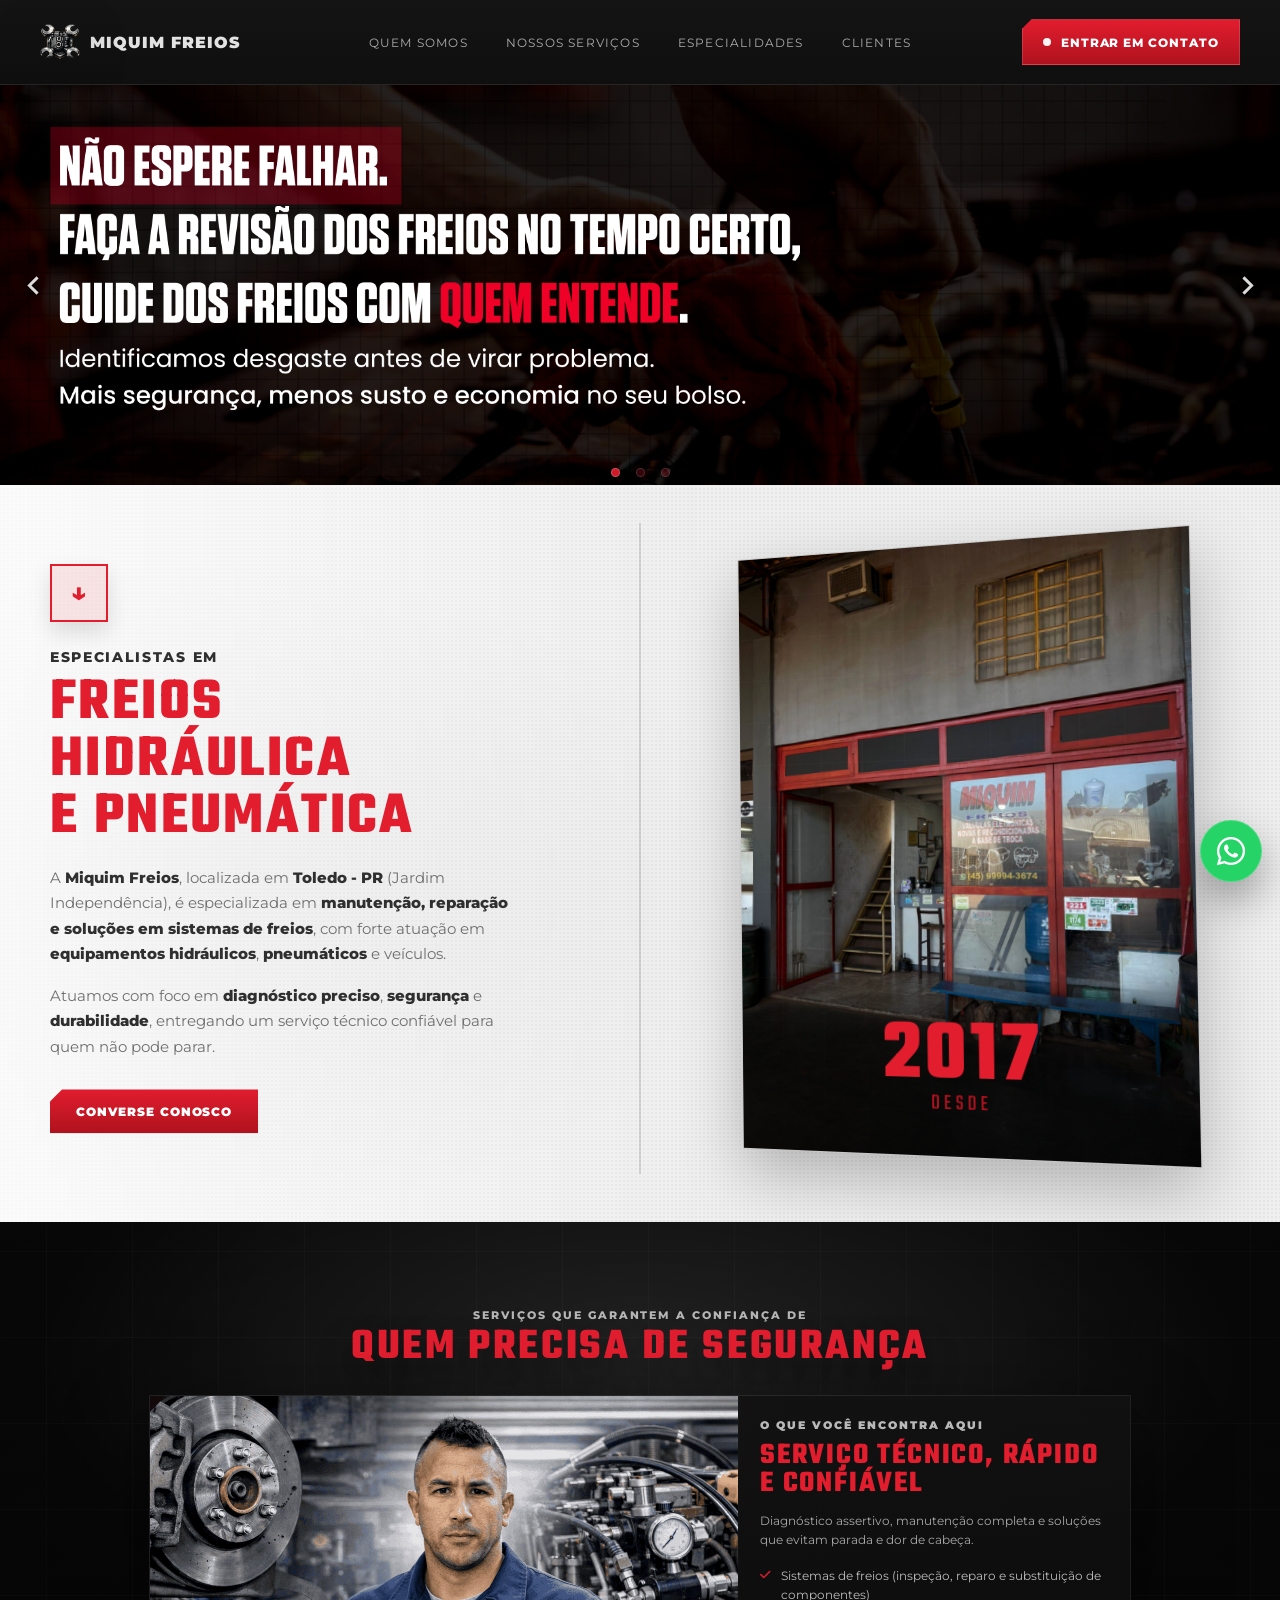
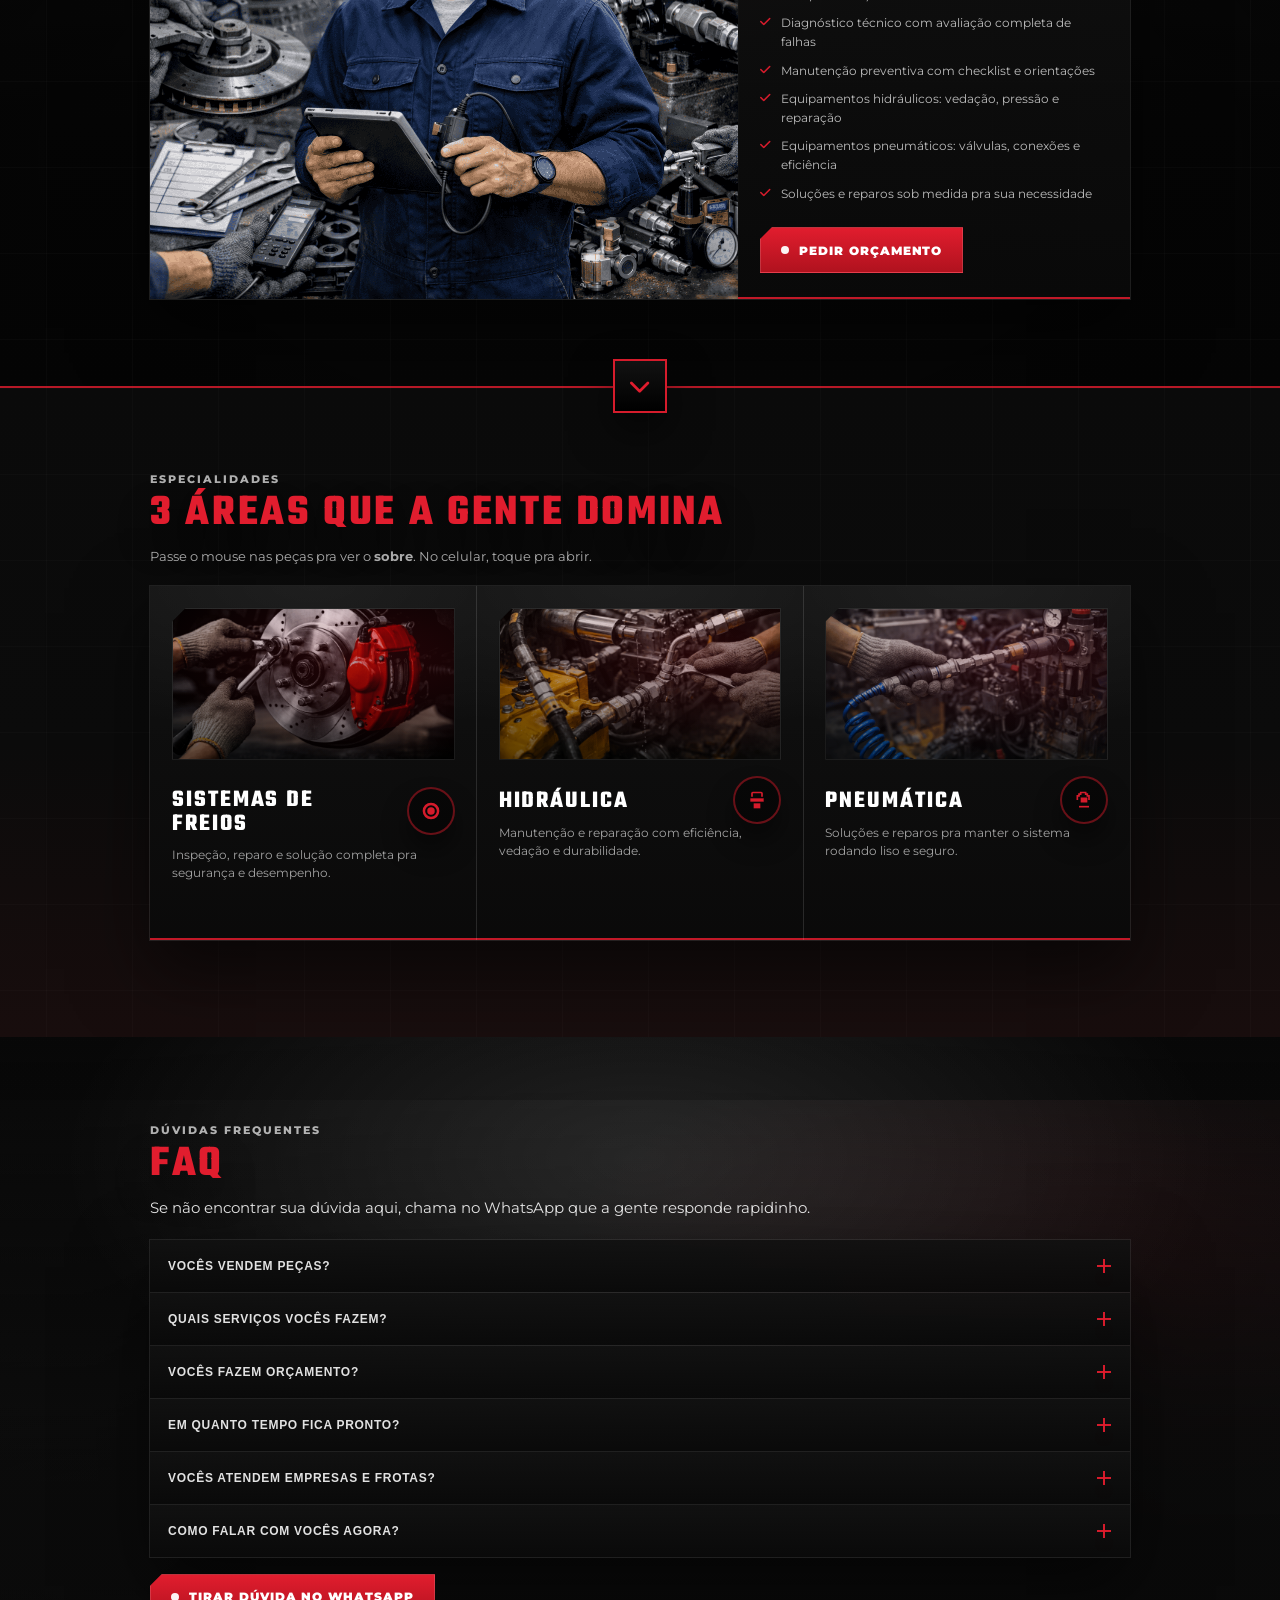
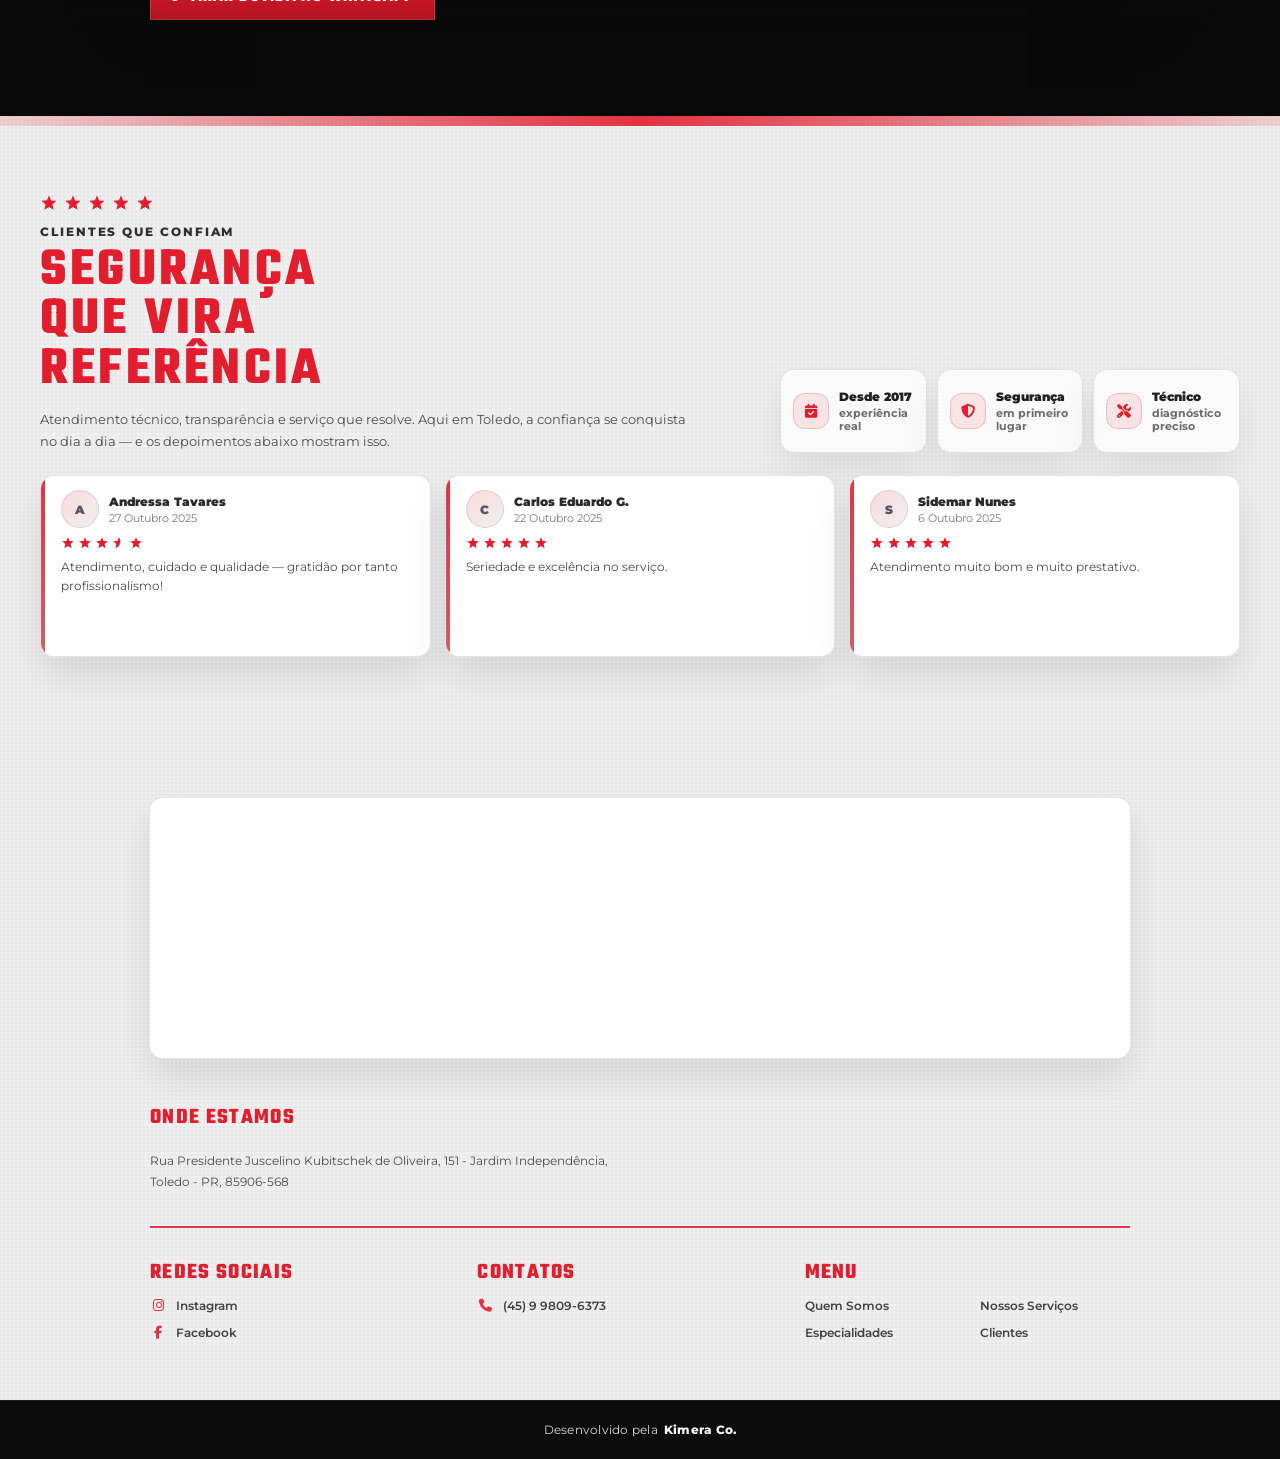
==== index.html @ 57d2acbd "feat: front end pronto" ====
<!DOCTYPE html>
<html lang="pt-BR">

<head>
  <meta charset="UTF-8" />
  <meta name="viewport" content="width=device-width, initial-scale=1" />
  <title>Miquim Freios</title>

  <link rel="preconnect" href="https://fonts.googleapis.com">
  <link rel="preconnect" href="https://fonts.gstatic.com" crossorigin>
  <link
    href="https://fonts.googleapis.com/css2?family=Montserrat:wght@400;500;600;700;800;900&family=Teko:wght@400;500;600;700&display=swap"
    rel="stylesheet">

  <!-- Swiper -->
  <link rel="stylesheet" href="https://cdn.jsdelivr.net/npm/swiper@11/swiper-bundle.min.css" />
  <link rel="stylesheet" href="https://cdnjs.cloudflare.com/ajax/libs/font-awesome/6.5.0/css/all.min.css">
  <link rel="shortcut icon" href="assets/img/logo.ico" type="image/x-icon">
  <link rel="stylesheet" href="assets/css/styles.css">
</head>

<body>
  <!-- HEADER -->
  <header class="site-header">
    <div class="container">
      <div class="nav-row">
        <a class="brand" href="#top" aria-label="Home">
          <img src="assets/img/logo.png" alt="Logo Miquim Freios">
          <span class="fallback" id="brandFallback">
            <span>MIQUIM FREIOS</span>
          </span>
        </a>

        <nav class="nav" aria-label="Menu">
          <a href="#quem-somos">Quem somos</a>
          <a href="#servicos">Nossos serviços</a>
          <a href="#especialidades">Especialidades</a>
          <a href="#clientes">Clientes</a>
        </nav>

        <div class="cta">
          <a class="btn-contact" target="_blank" href="https://wa.me/5545998096373?text=Ol%C3%A1%20Miquim%20Freios!%20Quero%20um%20or%C3%A7amento.">
            <span class="dot" aria-hidden="true"></span>
            Entrar em contato
          </a>
        </div>

        <button class="hamb" aria-label="Abrir menu" id="hamb">
          <span aria-hidden="true"></span>
        </button>
      </div>
    </div>
  </header>

  <!-- Mobile drawer -->
  <aside class="mobile-drawer" id="drawer" aria-label="Menu mobile">
    <a href="#quem-somos" class="m-link">Quem somos</a>
    <a href="#servicos" class="m-link">Nossos serviços</a>
    <a href="#especialidades" class="m-link">Especialidades</a>
    <a href="#clientes" class="m-link">Clientes</a>
    <a href="#contato" class="m-link" style="border-color:rgba(var(--redRGB),.35)">Entrar em contato</a>
  </aside>

  <!-- HERO -->
  <div id="top"></div>
  <section class="hero">
    <div class="hero-frame">
      <div class="hero-mark" aria-hidden="true"></div>

      <div class="swiper" id="heroSwiper">
        <div class="swiper-wrapper">

          <div class="swiper-slide">
            <picture class="slide-picture">
              <source media="(max-width: 520px)" srcset="assets/img/MiquimSite1-mobile.png">
              <source media="(max-width: 980px)" srcset="assets/img/MiquimSite1-tablet.png">
              <img class="slide-media" src="assets/img/MiquimSite1-pc.png" alt="Miquim Freios - Slide 1">
            </picture>
          </div>

          <div class="swiper-slide">
            <picture class="slide-picture">
              <source media="(max-width: 520px)" srcset="assets/img/MiquimSite2-mobile.png">
              <source media="(max-width: 980px)" srcset="assets/img/MiquimSite2-tablet.png">
              <img class="slide-media" src="assets/img/MiquimSite2-pc.png" alt="Miquim Freios - Slide 2">
            </picture>
          </div>

          <div class="swiper-slide">
            <picture class="slide-picture">
              <source media="(max-width: 520px)" srcset="assets/img/MiquimSite3-mobile.png">
              <source media="(max-width: 980px)" srcset="assets/img/MiquimSite3-tablet.png">
              <img class="slide-media" src="assets/img/MiquimSite3-pc.png" alt="Miquim Freios - Slide 3">
            </picture>
          </div>

        </div>

        <div class="swiper-pagination hero-pagination"></div>
      </div>

      <div class="hero-nav hero-prev" id="heroPrev" aria-label="Anterior"><i class="chev" aria-hidden="true"></i></div>
      <div class="hero-nav hero-next" id="heroNext" aria-label="Próximo"><i class="chev" aria-hidden="true"></i></div>
    </div>
  </section>

  <!-- QUEM SOMOS -->
  <section class="about" id="quem-somos">
    <div class="container">
      <div class="about-grid">
        <div class="about-left">
          <div class="downbox" aria-hidden="true"><span>↓</span></div>
          <div class="about-kicker">Especialistas em</div>
          <h2 class="about-title">
            FREIOS<br />
            HIDRÁULICA<br />
            E PNEUMÁTICA
          </h2>
          <p class="about-copy">
            A <strong>Miquim Freios</strong>, localizada em <strong>Toledo - PR</strong> (Jardim Independência), é
            especializada em
            <strong>manutenção, reparação e soluções em sistemas de freios</strong>, com forte atuação em
            <strong>equipamentos hidráulicos</strong>, <strong>pneumáticos</strong> e veículos.
          </p>
          <p class="about-copy">
            Atuamos com foco em <strong>diagnóstico preciso</strong>, <strong>segurança</strong> e
            <strong>durabilidade</strong>,
            entregando um serviço técnico confiável para quem não pode parar.
          </p>
          <a class="about-btn" target="_blank" href="https://wa.me/5545998096373?text=Ol%C3%A1%20Miquim%20Freios!%20Quero%20um%20or%C3%A7amento.">Converse Conosco</a>
        </div>

        <div class="about-right">
          <div class="tilt-wrap">
            <img src="assets/img/miquim.jpeg" alt="Miquim Freios - Toledo PR">
            <div class="badge-anos">
              <div class="anos-inner">
                <div class="anos-num">2017</div>
                <div class="anos-lab">DESDE</div>
              </div>
            </div>
          </div>
        </div>

      </div>
    </div>
  </section>

  <!-- SERVIÇOS -->
  <section class="services" id="servicos">
    <div class="container">
      <div class="svc-head">
        <p class="svc-kicker">SERVIÇOS QUE GARANTEM A CONFIANÇA DE</p>
        <h2 class="svc-title">QUEM PRECISA DE SEGURANÇA</h2>
      </div>

      <div class="svc-video-wrap" aria-label="Imagem de apresentação dos serviços">
        <div class="svc-video-grid">

          <div class="svc-video svc-image" aria-label="Imagem de apresentação">
            <img class="svc-video-thumb"
              src="assets/img/miquimfoto.png"
              alt="Serviços — Miquim Freios"
              onerror="this.src='assets/img/download.png'">
          </div>

          <div class="svc-side">
            <p class="svc-side-kicker">O QUE VOCÊ ENCONTRA AQUI</p>
            <h3 class="svc-side-title">Serviço técnico, rápido e confiável</h3>
            <p class="svc-side-sub">Diagnóstico assertivo, manutenção completa e soluções que evitam parada e dor de
              cabeça.</p>
            <ul class="svc-list" aria-label="Lista de serviços">
              <li><i class="fa-solid fa-check"></i> Sistemas de freios (inspeção, reparo e substituição de componentes)
              </li>
              <li><i class="fa-solid fa-check"></i> Diagnóstico técnico com avaliação completa de falhas</li>
              <li><i class="fa-solid fa-check"></i> Manutenção preventiva com checklist e orientações</li>
              <li><i class="fa-solid fa-check"></i> Equipamentos hidráulicos: vedação, pressão e reparação</li>
              <li><i class="fa-solid fa-check"></i> Equipamentos pneumáticos: válvulas, conexões e eficiência</li>
              <li><i class="fa-solid fa-check"></i> Soluções e reparos sob medida pra sua necessidade</li>
            </ul>
            <a class="svc-side-cta" target="_blank" href="https://wa.me/5545998096373?text=Ol%C3%A1%20Miquim%20Freios!%20Quero%20um%20or%C3%A7amento.">
              <span class="dot" aria-hidden="true"></span>
              Pedir orçamento
            </a>
          </div>

        </div>
      </div>

    </div>
  </section>

  <!-- DIVISOR ENTRE SEÇÕES (SERVIÇOS -> ESPECIALIDADES) -->
  <div class="section-divider" aria-hidden="false">
    <div class="section-divider-line" aria-hidden="true"></div>

    <button class="section-divider-btn" type="button" data-scroll="#especialidades"
      aria-label="Descer para Especialidades">
      <i class="fa-solid fa-chevron-down" aria-hidden="true"></i>
    </button>
  </div>

  <!-- ESPECIALIDADES -->
  <section class="specialties" id="especialidades">
    <div class="container">
      <div class="spec-head">
        <div class="spec-left">
          <p class="spec-kicker">ESPECIALIDADES</p>
          <h2 class="spec-title">3 ÁREAS QUE A GENTE DOMINA</h2>
          <p class="spec-sub">Passe o mouse nas peças pra ver o <strong>sobre</strong>. No celular, toque pra abrir.</p>
        </div>
      </div>

      <div class="spec-grid-wrap">
        <div class="spec-grid">

          <article class="spec-card" tabindex="0" aria-label="Sistemas de Freios — ver sobre">
            <div class="spec-media">
              <img src="assets/img/freios.png" alt="Peça de freio" onerror="this.src='assets/img/download.png'">
            </div>
            <div class="spec-topline">
              <h3 class="spec-h3">Sistemas de Freios</h3>
              <div class="spec-ico" aria-hidden="true">
                <svg viewBox="0 0 24 24">
                  <path
                    d="M12 2a10 10 0 1 0 10 10A10 10 0 0 0 12 2zm0 3a7 7 0 1 1-7 7 7 7 0 0 1 7-7zm0 2.5a4.5 4.5 0 1 0 4.5 4.5A4.5 4.5 0 0 0 12 7.5z" />
                </svg>
              </div>
            </div>
            <p class="spec-p">Inspeção, reparo e solução completa pra segurança e desempenho.</p>
            <div class="spec-overlay">
              <div class="spec-sobre"><span></span> SOBRE</div>
              <ul class="spec-list">
                <li><strong>Diagnóstico</strong> rápido e preciso</li>
                <li>Troca/retífica de componentes</li>
                <li>Foco total em <strong>segurança</strong></li>
              </ul>
              <a class="spec-cta" href="#contato">Orçamento</a>
            </div>
          </article>

          <article class="spec-card" tabindex="0" aria-label="Hidráulica — ver sobre">
            <div class="spec-media">
              <img src="assets/img/hidraulica.png" alt="Componente hidráulico"
                onerror="this.src='assets/img/download.png'">
            </div>
            <div class="spec-topline">
              <h3 class="spec-h3">Hidráulica</h3>
              <div class="spec-ico" aria-hidden="true">
                <svg viewBox="0 0 24 24">
                  <path d="M7 2h10a2 2 0 0 1 2 2v4h-2V4H7v4H5V4a2 2 0 0 1 2-2z" />
                  <path d="M4 10h16v4H4z" />
                  <path d="M8 16h8v6H8z" />
                </svg>
              </div>
            </div>
            <p class="spec-p">Manutenção e reparação com eficiência, vedação e durabilidade.</p>
            <div class="spec-overlay">
              <div class="spec-sobre"><span></span> SOBRE</div>
              <ul class="spec-list">
                <li>Revisão de <strong>vazamentos</strong> e pressão</li>
                <li>Troca de vedações e ajustes</li>
                <li>Mais <strong>vida útil</strong> do equipamento</li>
              </ul>
              <a class="spec-cta" href="#contato">Orçamento</a>
            </div>
          </article>

          <article class="spec-card" tabindex="0" aria-label="Pneumática — ver sobre">
            <div class="spec-media">
              <img src="assets/img/pneumatica.png" alt="Componente pneumático"
                onerror="this.src='assets/img/download.png'">
            </div>
            <div class="spec-topline">
              <h3 class="spec-h3">Pneumática</h3>
              <div class="spec-ico" aria-hidden="true">
                <svg viewBox="0 0 24 24">
                  <path d="M9 2h6v2h2v2h2v6h-2V8h-2V6h-2V4H9v2H7v2H5v4H3V6h2V4h2V2h2z" />
                  <path d="M8 9h8v6H8z" />
                  <path d="M6 19h12v2H6z" />
                </svg>
              </div>
            </div>
            <p class="spec-p">Soluções e reparos pra manter o sistema rodando liso e seguro.</p>
            <div class="spec-overlay">
              <div class="spec-sobre"><span></span> SOBRE</div>
              <ul class="spec-list">
                <li>Reparo em <strong>válvulas</strong> e conexões</li>
                <li>Checagem de <strong>pressão</strong> / eficiência</li>
                <li>Mais <strong>confiabilidade</strong> no uso</li>
              </ul>
              <a class="spec-cta" href="#contato">Orçamento</a>
            </div>
          </article>

        </div>
      </div>
    </div>
  </section>

  <!-- ========= FAQ ========= -->
  <section class="faq" id="faq">
    <div class="container">
      <div class="faq-head">
        <p class="faq-kicker">DÚVIDAS FREQUENTES</p>
        <h2 class="faq-title">FAQ</h2>
        <p class="faq-sub">
          Se não encontrar sua dúvida aqui, chama no WhatsApp que a gente responde rapidinho.
        </p>
      </div>

      <div class="faq-box" role="region" aria-label="Perguntas frequentes">
        <div class="faq-item">
          <button class="faq-q" type="button" aria-expanded="false">
            <span>Vocês vendem peças?</span>
            <i class="faq-ico" aria-hidden="true"></i>
          </button>
          <div class="faq-a" hidden>
            <p>
              <strong>Sim.</strong> Trabalhamos com <strong>peças e componentes</strong> relacionados a freios,
              hidráulica e pneumática.
              Pra confirmar disponibilidade e preço, é só chamar no WhatsApp com a foto/medida ou modelo do equipamento.
            </p>
          </div>
        </div>

        <div class="faq-item">
          <button class="faq-q" type="button" aria-expanded="false">
            <span>Quais serviços vocês fazem?</span>
            <i class="faq-ico" aria-hidden="true"></i>
          </button>
          <div class="faq-a" hidden>
            <p>
              Fazemos <strong>manutenção, reparação e diagnóstico</strong> em <strong>sistemas de freios</strong>,
              além de soluções em <strong>hidráulica</strong> e <strong>pneumática</strong> (vedações, vazamentos,
              pressão,
              válvulas, conexões e ajustes).
            </p>
          </div>
        </div>

        <div class="faq-item">
          <button class="faq-q" type="button" aria-expanded="false">
            <span>Vocês fazem orçamento?</span>
            <i class="faq-ico" aria-hidden="true"></i>
          </button>
          <div class="faq-a" hidden>
            <p>
              <strong>Sim.</strong> O orçamento depende do tipo de peça/serviço e do estado do sistema.
              A gente avalia e te passa o que precisa ser feito com transparência.
            </p>
          </div>
        </div>

        <div class="faq-item">
          <button class="faq-q" type="button" aria-expanded="false">
            <span>Em quanto tempo fica pronto?</span>
            <i class="faq-ico" aria-hidden="true"></i>
          </button>
          <div class="faq-a" hidden>
            <p>
              Varia conforme a complexidade e a disponibilidade de peças. Em muitos casos dá pra resolver no mesmo dia.
              Pra te dar um prazo real, chama no WhatsApp com os detalhes do problema.
            </p>
          </div>
        </div>

        <div class="faq-item">
          <button class="faq-q" type="button" aria-expanded="false">
            <span>Vocês atendem empresas e frotas?</span>
            <i class="faq-ico" aria-hidden="true"></i>
          </button>
          <div class="faq-a" hidden>
            <p>
              <strong>Sim.</strong> Atendemos empresas, manutenção preventiva e demandas recorrentes.
              Se for frota/equipamento de trabalho, a gente prioriza <strong>segurança e redução de parada</strong>.
            </p>
          </div>
        </div>

        <div class="faq-item">
          <button class="faq-q" type="button" aria-expanded="false">
            <span>Como falar com vocês agora?</span>
            <i class="faq-ico" aria-hidden="true"></i>
          </button>
          <div class="faq-a" hidden>
            <p>
              É só clicar no botão flutuante do WhatsApp aqui do site e mandar mensagem.
              Se preferir, também dá pra ligar no número informado no rodapé.
            </p>
          </div>
        </div>
      </div>

      <div class="faq-cta">
        <a class="faq-btn"
          href="https://wa.me/5545998096373?text=Ol%C3%A1%20Miquim%20Freios!%20Tenho%20uma%20d%C3%BAvida%20sobre%20servi%C3%A7os%20e%20pe%C3%A7as."
          target="_blank" rel="noopener">
          <span class="dot" aria-hidden="true"></span>
          Tirar dúvida no WhatsApp
        </a>
      </div>
    </div>
  </section>

  <!-- CLIENTES -->
  <section class="reviews" id="clientes">
    <div class="container">
      <div class="rv-top">
        <div class="rv-left">
          <div class="rv-stars" aria-hidden="true">
            <svg viewBox="0 0 24 24">
              <path d="M12 17.3l-6.2 3.7 1.7-7.1-5.5-4.8 7.2-.6L12 2l2.8 6.5 7.2.6-5.5 4.8 1.7 7.1z" />
            </svg>
            <svg viewBox="0 0 24 24">
              <path d="M12 17.3l-6.2 3.7 1.7-7.1-5.5-4.8 7.2-.6L12 2l2.8 6.5 7.2.6-5.5 4.8 1.7 7.1z" />
            </svg>
            <svg viewBox="0 0 24 24">
              <path d="M12 17.3l-6.2 3.7 1.7-7.1-5.5-4.8 7.2-.6L12 2l2.8 6.5 7.2.6-5.5 4.8 1.7 7.1z" />
            </svg>
            <svg viewBox="0 0 24 24">
              <path d="M12 17.3l-6.2 3.7 1.7-7.1-5.5-4.8 7.2-.6L12 2l2.8 6.5 7.2.6-5.5 4.8 1.7 7.1z" />
            </svg>
            <svg viewBox="0 0 24 24">
              <path d="M12 17.3l-6.2 3.7 1.7-7.1-5.5-4.8 7.2-.6L12 2l2.8 6.5 7.2.6-5.5 4.8 1.7 7.1z" />
            </svg>
          </div>
          <p class="rv-kicker">CLIENTES QUE CONFIAM</p>
          <h2 class="rv-title">SEGURANÇA<br>QUE VIRA<br>REFERÊNCIA</h2>
          <p class="rv-sub">
            Atendimento técnico, transparência e serviço que resolve. Aqui em Toledo, a confiança se conquista no dia a
            dia — e os depoimentos abaixo mostram isso.
          </p>
        </div>

        <div class="rv-badges" aria-label="Destaques">
          <div class="rv-badge">
            <i class="fa-solid fa-calendar-check" aria-hidden="true"></i>
            <div class="btxt">
              <div class="b1">Desde 2017</div>
              <div class="b2">experiência real</div>
            </div>
          </div>
          <div class="rv-badge">
            <i class="fa-solid fa-shield-halved" aria-hidden="true"></i>
            <div class="btxt">
              <div class="b1">Segurança</div>
              <div class="b2">em primeiro lugar</div>
            </div>
          </div>
          <div class="rv-badge">
            <i class="fa-solid fa-screwdriver-wrench" aria-hidden="true"></i>
            <div class="btxt">
              <div class="b1">Técnico</div>
              <div class="b2">diagnóstico preciso</div>
            </div>
          </div>
        </div>
      </div>

      <div class="testi-grid">
        <article class="testi-card">
          <div class="testi-head">
            <div class="testi-user">
              <div class="testi-pic">A</div>
              <div style="min-width:0">
                <div class="testi-name">Andressa Tavares</div>
                <div class="testi-date">27 Outubro 2025</div>
              </div>
            </div>
          </div>
          <div class="testi-stars" aria-hidden="true">
            <svg viewBox="0 0 24 24">
              <path d="M12 17.3l-6.2 3.7 1.7-7.1-5.5-4.8 7.2-.6L12 2l2.8 6.5 7.2.6-5.5 4.8 1.7 7.1z" />
            </svg>
            <svg viewBox="0 0 24 24">
              <path d="M12 17.3l-6.2 3.7 1.7-7.1-5.5-4.8 7.2-.6L12 2l2.8 6.5 7.2.6-5.5 4.8 1.7 7.1z" />
            </svg>
            <svg viewBox="0 0 24 24">
              <path d="M12 17.3l-6.2 3.7 1.7-7.1-5.5-4.8 7.2-.6L12 2l2.8 6.5 7.2.6-5.5 4.8 1.7 7.1z" />
            </svg>
            <svg viewBox="0 0 24 24">
              <path d="M12 17.3l-6.2 3.7 1.7-7.1-5.5-4.8 7.2-.6L12 2l2.8 6.5 7.2/.6-5.5 4.8 1.7 7.1z" />
            </svg>
            <svg viewBox="0 0 24 24">
              <path d="M12 17.3l-6.2 3.7 1.7-7.1-5.5-4.8 7.2-.6L12 2l2.8 6.5 7.2.6-5.5 4.8 1.7 7.1z" />
            </svg>
          </div>
          <p class="testi-text">Atendimento, cuidado e qualidade — gratidão por tanto profissionalismo!</p>
        </article>

        <article class="testi-card">
          <div class="testi-head">
            <div class="testi-user">
              <div class="testi-pic">C</div>
              <div style="min-width:0">
                <div class="testi-name">Carlos Eduardo G.</div>
                <div class="testi-date">22 Outubro 2025</div>
              </div>
            </div>
          </div>
          <div class="testi-stars" aria-hidden="true">
            <svg viewBox="0 0 24 24">
              <path d="M12 17.3l-6.2 3.7 1.7-7.1-5.5-4.8 7.2-.6L12 2l2.8 6.5 7.2.6-5.5 4.8 1.7 7.1z" />
            </svg>
            <svg viewBox="0 0 24 24">
              <path d="M12 17.3l-6.2 3.7 1.7-7.1-5.5-4.8 7.2-.6L12 2l2.8 6.5 7.2.6-5.5 4.8 1.7 7.1z" />
            </svg>
            <svg viewBox="0 0 24 24">
              <path d="M12 17.3l-6.2 3.7 1.7-7.1-5.5-4.8 7.2-.6L12 2l2.8 6.5 7.2.6-5.5 4.8 1.7 7.1z" />
            </svg>
            <svg viewBox="0 0 24 24">
              <path d="M12 17.3l-6.2 3.7 1.7-7.1-5.5-4.8 7.2-.6L12 2l2.8 6.5 7.2.6-5.5 4.8 1.7 7.1z" />
            </svg>
            <svg viewBox="0 0 24 24">
              <path d="M12 17.3l-6.2 3.7 1.7-7.1-5.5-4.8 7.2-.6L12 2l2.8 6.5 7.2.6-5.5 4.8 1.7 7.1z" />
            </svg>
          </div>
          <p class="testi-text">Seriedade e excelência no serviço.</p>
        </article>

        <article class="testi-card">
          <div class="testi-head">
            <div class="testi-user">
              <div class="testi-pic">S</div>
              <div style="min-width:0">
                <div class="testi-name">Sidemar Nunes</div>
                <div class="testi-date">6 Outubro 2025</div>
              </div>
            </div>
          </div>
          <div class="testi-stars" aria-hidden="true">
            <svg viewBox="0 0 24 24">
              <path d="M12 17.3l-6.2 3.7 1.7-7.1-5.5-4.8 7.2-.6L12 2l2.8 6.5 7.2.6-5.5 4.8 1.7 7.1z" />
            </svg>
            <svg viewBox="0 0 24 24">
              <path d="M12 17.3l-6.2 3.7 1.7-7.1-5.5-4.8 7.2-.6L12 2l2.8 6.5 7.2.6-5.5 4.8 1.7 7.1z" />
            </svg>
            <svg viewBox="0 0 24 24">
              <path d="M12 17.3l-6.2 3.7 1.7-7.1-5.5-4.8 7.2-.6L12 2l2.8 6.5 7.2.6-5.5 4.8 1.7 7.1z" />
            </svg>
            <svg viewBox="0 0 24 24">
              <path d="M12 17.3l-6.2 3.7 1.7-7.1-5.5-4.8 7.2-.6L12 2l2.8 6.5 7.2.6-5.5 4.8 1.7 7.1z" />
            </svg>
            <svg viewBox="0 0 24 24">
              <path d="M12 17.3l-6.2 3.7 1.7-7.1-5.5-4.8 7.2-.6L12 2l2.8 6.5 7.2.6-5.5 4.8 1.7 7.1z" />
            </svg>
          </div>
          <p class="testi-text">Atendimento muito bom e muito prestativo.</p>
        </article>
      </div>
    </div>
  </section>

  <!-- FOOTER -->
  <footer class="footer" id="contato">
    <div class="container">
      <div class="footer-map">
        <iframe loading="lazy" referrerpolicy="no-referrer-when-downgrade"
          src="https://www.google.com/maps?q=Rua%20Presidente%20Juscelino%20Kubitschek%20de%20Oliveira%2C%20151%20-%20Jardim%20Independ%C3%AAncia%2C%20Toledo%20-%20PR&output=embed">
        </iframe>
      </div>

      <div class="footer-mid">
        <div class="footer-loc">
          <h3 class="foot-title">ONDE ESTAMOS</h3>
          <p class="foot-p">
            Rua Presidente Juscelino Kubitschek de Oliveira, 151 - Jardim Independência,<br>
            Toledo - PR, 85906-568
          </p>
        </div>
      </div>

      <div class="footer-line" aria-hidden="true"></div>

      <div class="footer-bottom">
        <div class="footer-cols">
          <div>
            <h3 class="foot-title">REDES SOCIAIS</h3>
            <ul class="foot-list">
              <li>
                <a class="foot-item" target="_blank"  href="https://www.instagram.com/miquinbogado/" aria-label="Instagram">
                  <i class="fa-brands fa-instagram"></i> Instagram
                </a>
              </li>
              <li>
                <a class="foot-item" target="_blank" href="https://www.facebook.com/miquim.freiois/?locale=pt_BR" aria-label="Facebook">
                  <i class="fa-brands fa-facebook-f"></i> Facebook
                </a>
              </li>
            </ul>
          </div>

          <div>
            <h3 class="foot-title">CONTATOS</h3>
            <div class="foot-item">
              <i class="fa-solid fa-phone"></i> (45) 9 9809-6373
            </div>
          </div>

          <div>
            <h3 class="foot-title">MENU</h3>
            <div class="foot-menu">
              <a href="#quem-somos">Quem Somos</a>
              <a href="#servicos">Nossos Serviços</a>
              <a href="#especialidades">Especialidades</a>
              <a href="#clientes">Clientes</a>
            </div>
          </div>
        </div>
      </div>

    </div>
  </footer>

  <div class="devbar">
    <div class="container">
      <div class="devbar-inner">
        <span>Desenvolvido pela</span>
        <a href="https://kimeraco.com.br" target="_blank" rel="noopener">Kimera Co.</a>
      </div>
    </div>
  </div>

  <a class="wpp-float"
    href="https://wa.me/5545998096373?text=Ol%C3%A1%20Miquim%20Freios!%20Quero%20um%20or%C3%A7amento." target="_blank"
    rel="noopener" aria-label="Chamar no WhatsApp" title="Chamar no WhatsApp">
    <i class="fa-brands fa-whatsapp"></i>
  </a>

  <script src="https://cdn.jsdelivr.net/npm/swiper@11/swiper-bundle.min.js"></script>
  <script src="assets/js/scripts.js"></script>
</body>

</html>
---- assets/css/styles.css ----
:root {
    --bg: #0b0b0b;
    --bg2: #0f0f0f;
    --grid: rgba(255, 255, 255, .06);
    --text: rgba(255, 255, 255, .88);
    --muted: rgba(255, 255, 255, .58);

    /* ✅ PALETA SÓ VERMELHO (mecânica) */
    --red: #E11D2E;
    --red2: #B0121E;
    --redRGB: 225, 29, 46;
    --red2RGB: 176, 18, 30;

    --white: #ffffff;
    --headerH: 84px;
    --wrapW: 1200px;

    --light: #efefef;
    --lightText: #2a2a2a;
    --lightMuted: #6f6f6f;

    --gold: var(--red);
    --wpp: #25D366;
}


html,
body {
    height: 100%
}

body {
    margin: 0;
    font-family: Montserrat, system-ui, -apple-system, Segoe UI, Roboto, Arial, sans-serif;
    background:
        radial-gradient(1200px 600px at 65% 10%, rgba(255, 255, 255, .06), transparent 60%),
        radial-gradient(900px 420px at 85% 20%, rgba(var(--redRGB), .16), transparent 60%),
        radial-gradient(800px 400px at 10% 50%, rgba(255, 255, 255, .05), transparent 60%),
        linear-gradient(180deg, var(--bg2), var(--bg));
    color: var(--text);
    overflow-x: hidden;
}

body::before {
    content: "";
    position: fixed;
    inset: -40px;
    pointer-events: none;
    background:
        repeating-linear-gradient(0deg, var(--grid) 0 1px, transparent 1px 38px),
        repeating-linear-gradient(90deg, var(--grid) 0 1px, transparent 1px 38px);
    opacity: .32;
    z-index: -2;
}

body::after {
    content: "";
    position: fixed;
    inset: 0;
    pointer-events: none;
    background:
        radial-gradient(circle at 30% 20%, rgba(var(--redRGB), .10), transparent 55%),
        radial-gradient(circle at 70% 70%, rgba(var(--redRGB), .08), transparent 60%);
    opacity: .55;
    z-index: -1;
}

a {
    color: inherit;
    text-decoration: none
}

.container {
    width: min(var(--wrapW), calc(100% - 40px));
    margin: 0 auto;
}

/* HEADER */
.site-header {
    height: var(--headerH);
    position: sticky;
    top: 0;
    z-index: 50;
    backdrop-filter: blur(10px);
    background: linear-gradient(180deg, rgb(20, 20, 20), rgb(15, 15, 15));
    border-bottom: 1px solid rgba(255, 255, 255, .08);
}

.nav-row {
    height: var(--headerH);
    display: flex;
    align-items: center;
    gap: 18px;
}

.brand {
    display: flex;
    align-items: center;
    gap: 10px;
    min-width: 220px;
}

.brand img {
    width:40px;
    height: auto;
    display: block;
    filter: drop-shadow(0 10px 25px rgba(0, 0, 0, .35));
}

.brand .fallback {
    display: flex;
    align-items: center;
    gap: 10px;
    font-weight: 900;
    letter-spacing: .06em;
}

.brand .mark {
    width: 18px;
    height: 18px;
    background: var(--red);
    clip-path: polygon(0 0, 100% 0, 64% 100%, 0 100%);
    transform: skewX(-12deg);
    box-shadow: 0 10px 20px rgba(var(--redRGB), .22);
}

.nav {
    flex: 1;
    display: flex;
    align-items: center;
    justify-content: center;
    gap: 26px;
}

.nav a {
    font-size: 12px;
    letter-spacing: .10em;
    text-transform: uppercase;
    color: rgba(255, 255, 255, .65);
    padding: 10px 6px;
    position: relative;
    transition: color .2s ease;
    white-space: nowrap;
}

.nav a:hover {
    color: rgba(255, 255, 255, .92)
}

.nav a::after {
    content: "";
    position: absolute;
    left: 6px;
    right: 6px;
    bottom: 6px;
    height: 2px;
    background: linear-gradient(90deg, transparent, rgba(var(--redRGB), .95), transparent);
    transform: scaleX(0);
    transform-origin: center;
    transition: transform .22s ease;
    opacity: .9;
}

.nav a:hover::after {
    transform: scaleX(1)
}

.cta {
    display: flex;
    justify-content: flex-end;
    min-width: 220px
}

.btn-contact {
    position: relative;
    display: inline-flex;
    align-items: center;
    justify-content: center;
    gap: 10px;
    height: 44px;
    padding: 0 20px;
    font-weight: 800;
    letter-spacing: .08em;
    text-transform: uppercase;
    font-size: 12px;
    color: #fff;
    background: linear-gradient(180deg, var(--red), var(--red2));
    border: 1px solid rgba(255, 255, 255, .14);
    box-shadow: 0 16px 30px rgba(0, 0, 0, .35), 0 10px 25px rgba(var(--redRGB), .18);
    cursor: pointer;
    user-select: none;
    clip-path: polygon(10px 0, 100% 0, 100% 100%, 0 100%, 0 10px);
}

.btn-contact:active {
    transform: translateY(1px)
}

.btn-contact .dot {
    width: 8px;
    height: 8px;
    border-radius: 99px;
    background: #fff;
    opacity: .95
}

/* mobile */
.hamb {
    display: none;
    margin-left: auto;
    width: 44px;
    height: 44px;
    border: 1px solid rgba(255, 255, 255, .12);
    background: rgba(0, 0, 0, .20);
    border-radius: 12px;
    cursor: pointer;
    align-items: center;
    justify-content: center;
}

.hamb span {
    width: 18px;
    height: 2px;
    background: #fff;
    opacity: .85;
    display: block;
    position: relative
}

.hamb span::before,
.hamb span::after {
    content: "";
    position: absolute;
    left: 0;
    width: 18px;
    height: 2px;
    background: #fff;
    opacity: .85
}

.hamb span::before {
    top: -6px
}

.hamb span::after {
    top: 6px
}

.mobile-drawer {
    position: fixed;
    top: var(--headerH);
    right: 0;
    width: min(360px, 92vw);
    height: calc(100% - var(--headerH));
    background: rgba(10, 10, 10, .96);
    border-left: 1px solid rgba(255, 255, 255, .10);
    transform: translateX(110%);
    transition: transform .22s ease;
    z-index: 60;
    padding: 18px;
    display: flex;
    flex-direction: column;
    gap: 10px;
}

.mobile-drawer.open {
    transform: translateX(0)
}

.mobile-drawer a {
    padding: 14px 12px;
    border: 1px solid rgba(255, 255, 255, .08);
    border-radius: 14px;
    color: rgba(255, 255, 255, .86);
    text-transform: uppercase;
    letter-spacing: .08em;
    font-weight: 700;
    font-size: 12px;
    background: rgba(255, 255, 255, .03);
}

/* HERO */
.hero-frame {
    position: relative;
    width: 100%;
    max-width: none;
    background: #0a0a0a;
    overflow: hidden;
    border: 0;
    box-shadow: none;
}


/* HERO: alturas certinhas */
.hero .swiper{
  width: 100%;
}

/* Tablet */
@media (max-width: 980px){
  .hero .swiper{ height: 700px; } /* 760x700 */
}

/* Celular */
@media (max-width: 520px){
  .hero .swiper{ height: 530px; } /* 360x530 */
}

/* Picture preenchendo 100% */
.hero .swiper-slide .slide-picture{
  width: 100%;
  height: 100%;
  display: block;
}

.hero .swiper-slide .slide-picture img{
  width: 100%;
  height: 100%;
  display: block;
  object-fit: cover;
}

.hero .swiper-slide {
    position: relative;
    width: 100%;
    height: 100%;
    overflow: hidden;
    background: #000
}

.slide-media {
    width: 100%;
    height: 100%;
    object-fit: cover;
    display: block;
    transform: scale(1.02);
    filter: contrast(1.05) saturate(1.05);
}


.hero-nav {
    position: absolute;
    top: 50%;
    transform: translateY(-50%);
    width: 44px;
    height: 44px;
    border-radius: 12px;
    display: flex;
    align-items: center;
    justify-content: center;
    z-index: 10;
    cursor: pointer;
    transition: transform .15s ease, background .15s ease, border-color .15s ease;
    user-select: none;
}

.hero-nav:hover {
    border-color: rgba(255, 255, 255, .30);
    transform: translateY(-50%) scale(1.03);
}

.hero-prev {
    left: 14px
}

.hero-next {
    right: 14px
}

.chev {
    width: 10px;
    height: 10px;
    border-right: 3px solid rgba(255, 255, 255, .9);
    border-bottom: 3px solid rgba(255, 255, 255, .9);
    transform: rotate(135deg);
    opacity: .95;
}

.hero-next .chev {
    transform: rotate(-45deg)
}

.hero-pagination {
    position: absolute;
    left: 0;
    right: 0;
    bottom: 12px;
    display: flex;
    justify-content: center;
    z-index: 12;
    gap: 8px;
    pointer-events: none;
}

.swiper-pagination-bullet {
    width: 7px;
    height: 7px;
    background: rgba(var(--redRGB), .22);
    opacity: 1;
    border: 1px solid rgba(255, 255, 255, .14);
    box-shadow: 0 10px 20px rgba(0, 0, 0, .35);
}

.swiper-pagination-bullet-active {
    background: rgba(var(--redRGB), .92);
    border-color: rgba(255, 255, 255, .22);
}

/* ========= QUEM SOMOS ========= */
.about {
    position: relative;
    background: var(--light);
    color: #2a2a2a;
    padding: 56px 0 66px;
    overflow: hidden;
}

.about::before {
    content: "";
    position: absolute;
    inset: -30px;
    background: radial-gradient(circle, rgba(0, 0, 0, .08) 1px, transparent 1px);
    background-size: 4px 4px;
    opacity: .55;
    pointer-events: none;
}

.about::after {
    content: "";
    position: absolute;
    inset: 0;
    background:
        linear-gradient(90deg, rgba(255, 255, 255, .75), rgba(255, 255, 255, .00) 55%),
        radial-gradient(900px 520px at 15% 55%, rgba(0, 0, 0, .05), transparent 65%);
    pointer-events: none;
    opacity: 1;
}

.about .container {
    position: relative;
    z-index: 2
}

.about-grid {
    display: grid;
    grid-template-columns: 1.05fr .95fr;
    gap: 34px;
    align-items: center;
    position: relative;
}

.about-grid::before {
    content: "";
    position: absolute;
    top: -18px;
    bottom: -18px;
    left: 50%;
    width: 2px;
    background: rgba(0, 0, 0, .12);
    transform: translateX(-50%);
}

.about-left {
    padding-left: 10px;
    max-width: 560px
}

.downbox {
    width: 54px;
    height: 54px;
    border: 2px solid var(--red);
    background: rgba(var(--redRGB), .10);
    display: flex;
    align-items: center;
    justify-content: center;
    margin: 0 0 26px 0;
    box-shadow: 0 10px 22px rgba(0, 0, 0, .12);
}

.downbox span {
    color: var(--red);
    font-size: 26px;
    line-height: 1;
    font-weight: 800;
    transform: translateY(-1px)
}

.about-kicker {
    text-transform: uppercase;
    letter-spacing: .12em;
    font-weight: 800;
    font-size: 14px;
    color: #2f2f2f;
    margin: 0 0 10px 0;
}

.about-title {
    margin: 0 0 18px 0;
    font-family: Teko, Montserrat, sans-serif;
    font-weight: 700;
    letter-spacing: .04em;
    line-height: .95;
    font-size: 60px;
    color: var(--red);
    text-transform: uppercase;
}

.about-copy {
    color: var(--lightMuted);
    font-size: 15px;
    line-height: 1.7;
    margin: 0 0 16px 0;
    max-width: 470px;
}

.about-copy strong {
    color: #2f2f2f;
    font-weight: 800
}

.about-btn {
    display: inline-flex;
    align-items: center;
    justify-content: center;
    height: 44px;
    padding: 0 26px;
    background: linear-gradient(180deg, var(--red), var(--red2));
    color: #fff;
    font-weight: 900;
    letter-spacing: .08em;
    text-transform: uppercase;
    font-size: 12px;
    border: 0;
    cursor: pointer;
    margin-top: 14px;
    clip-path: polygon(12px 0, 100% 0, 100% 100%, 0 100%, 0 12px);
    box-shadow: 0 16px 26px rgba(0, 0, 0, .18);
}

.about-btn:active {
    transform: translateY(1px)
}

.about-right {
    display: flex;
    align-items: center;
    justify-content: center;
    padding-right: 10px
}

.tilt-wrap {
    width: min(460px, 100%);
    aspect-ratio: 3 / 4;
    position: relative;
    transform: perspective(900px) rotateY(-10deg) rotateX(1deg) rotateZ(-1deg);
    transform-origin: center;
    box-shadow: 0 24px 60px rgba(0, 0, 0, .25);
    background: #ddd;
    overflow: hidden;
    border: 1px solid rgba(0, 0, 0, .10);
}

.tilt-wrap img {
    width: 100%;
    height: 100%;
    object-fit: cover;
    display: block;
    filter: contrast(1.02) saturate(1.03)
}

.tilt-wrap::before {
    content: "";
    position: absolute;
    inset: 0;
    background:
        repeating-linear-gradient(0deg, rgba(255, 255, 255, .10) 0 1px, transparent 1px 44px),
        repeating-linear-gradient(90deg, rgba(255, 255, 255, .10) 0 1px, transparent 1px 44px);
    opacity: .18;
    pointer-events: none;
    z-index: 2;
}

.badge-anos {
    position: absolute;
    left: 0;
    right: 0;
    bottom: 0;
    height: 30%;
    background: linear-gradient(180deg, rgba(0, 0, 0, .00), rgba(0, 0, 0, .65) 35%, rgba(0, 0, 0, .78));
    display: flex;
    align-items: center;
    justify-content: center;
    z-index: 3;
}

.anos-inner {
    text-align: center;
    transform: translateY(6px)
}

.anos-num {
    font-family: Teko, sans-serif;
    font-size: 86px;
    line-height: .85;
    color: var(--red);
    letter-spacing: .04em;
    font-weight: 700;
}

.anos-lab {
    font-family: Teko, sans-serif;
    font-size: 22px;
    color: var(--red2);
    letter-spacing: .18em;
    margin-top: -6px;
    text-transform: uppercase;
}

/* ========= SERVIÇOS (VÍDEO) ========= */
.services {
    position: relative;
    padding: 86px 0;
    overflow: hidden;
    background:
        radial-gradient(1100px 520px at 50% 18%, rgba(255, 255, 255, .10), transparent 55%),
        radial-gradient(1200px 700px at 50% 70%, rgba(0, 0, 0, .40), rgba(0, 0, 0, .78)),
        linear-gradient(180deg, #1a1a1a 0%, #0b0b0b 65%, #0a0a0a 100%);
}

.services::before {
    content: "";
    position: absolute;
    inset: -40px;
    pointer-events: none;
    background:
        repeating-linear-gradient(0deg, rgba(255, 255, 255, .06) 0 1px, transparent 1px 86px),
        repeating-linear-gradient(90deg, rgba(255, 255, 255, .06) 0 1px, transparent 1px 86px);
    opacity: .38;
    z-index: 1;
}

.services .container {
    position: relative;
    z-index: 2
}

.svc-head {
    text-align: center;
    margin-bottom: 26px
}

.svc-kicker {
    margin: 0 0 6px 0;
    font-size: 11px;
    letter-spacing: .18em;
    text-transform: uppercase;
    color: rgba(255, 255, 255, .68);
    font-weight: 800;
}

.svc-title {
    margin: 0;
    font-family: Teko, Montserrat, sans-serif;
    font-size: 44px;
    line-height: .92;
    letter-spacing: .06em;
    text-transform: uppercase;
    color: var(--red);
    font-weight: 700;
    text-shadow: 0 18px 35px rgba(0, 0, 0, .40);
}

.svc-video-wrap {
    width: min(980px, 100%);
    margin: 0 auto;
    position: relative;
    background: rgba(0, 0, 0, .35);
    border: 1px solid rgba(255, 255, 255, .10);
    box-shadow: 0 28px 70px rgba(0, 0, 0, .55);
    overflow: hidden;
}

.svc-video-wrap::before {
    content: "";
    position: absolute;
    inset: 0;
    pointer-events: none;
    background: radial-gradient(900px 420px at 30% 10%, rgba(var(--redRGB), .12), transparent 60%);
    opacity: .9;
    z-index: 0;
}

.svc-video-grid {
    position: relative;
    z-index: 1;
    display: grid;
    grid-template-columns: 1.2fr .8fr;
    gap: 0;
}

.svc-video {
    appearance: none;
    border: 0;
    padding: 0;
    margin: 0;
    background: transparent;
    cursor: pointer;
    position: relative;
    min-height: 360px;
    display: block;
    width: 100%;
    overflow: hidden;
    clip-path: polygon(16px 0, 100% 0, 100% 100%, 0 100%, 0 16px);
    border-right: 1px solid rgba(255, 255, 255, .10);
}

.svc-video-thumb {
    width: 100%;
    height: 100%;
    min-height: 360px;
    object-fit: cover;
    display: block;
    transform: scale(1.02);
    filter: contrast(1.05) saturate(1.05);
}

.svc-play {
    position: absolute;
    left: 22px;
    bottom: 22px;
    width: 64px;
    height: 64px;
    border-radius: 999px;
    display: flex;
    align-items: center;
    justify-content: center;
    background: rgba(0, 0, 0, .45);
    border: 2px solid rgba(var(--redRGB), .70);
    box-shadow: 0 18px 45px rgba(0, 0, 0, .55), 0 16px 34px rgba(var(--redRGB), .10);
    color: #fff;
    z-index: 2;
    transition: transform .18s ease, filter .18s ease, background .18s ease;
}

.svc-play i {
    font-size: 18px;
    transform: translateX(1px)
}

.svc-video:hover .svc-play {
    transform: scale(1.04);
    filter: brightness(1.04) saturate(1.05);
    background: rgba(0, 0, 0, .55);
}

.svc-video-caption {
    position: absolute;
    left: 100px;
    bottom: 22px;
    z-index: 2;
    display: flex;
    flex-direction: column;
    gap: 6px;
    text-align: left;
}

.svc-video-caption .cap-k {
    font-size: 11px;
    letter-spacing: .18em;
    text-transform: uppercase;
    font-weight: 900;
    color: rgba(255, 255, 255, .76);
}

.svc-video-caption .cap-t {
    font-family: Teko, Montserrat, sans-serif;
    font-size: 26px;
    line-height: .95;
    letter-spacing: .06em;
    text-transform: uppercase;
    color: #fff;
    text-shadow: 0 18px 35px rgba(0, 0, 0, .55);
}

.svc-side {
    padding: 22px 22px 26px;
    display: flex;
    flex-direction: column;
    justify-content: center;
    gap: 10px;
    background: linear-gradient(180deg, rgba(18, 18, 18, .86), rgba(10, 10, 10, .86));
    position: relative;
}

.svc-side::after {
    content: "";
    position: absolute;
    left: 0;
    right: 0;
    bottom: 0;
    height: 2px;
    background: rgba(var(--redRGB), .95);
    opacity: .9;
}

.svc-side-kicker {
    margin: 0;
    font-size: 11px;
    letter-spacing: .18em;
    text-transform: uppercase;
    color: rgba(255, 255, 255, .70);
    font-weight: 900;
}

.svc-side-title {
    margin: 0;
    font-family: Teko, Montserrat, sans-serif;
    font-size: 30px;
    line-height: .95;
    letter-spacing: .06em;
    text-transform: uppercase;
    color: var(--red);
    font-weight: 700;
}

.svc-side-sub {
    margin: 2px 0 0 0;
    font-size: 12px;
    line-height: 1.6;
    color: rgba(255, 255, 255, .64);
    max-width: 360px;
}

.svc-list {
    list-style: none;
    margin: 8px 0 0 0;
    padding: 0;
    display: flex;
    flex-direction: column;
    gap: 10px;
}

.svc-list li {
    display: flex;
    gap: 10px;
    align-items: flex-start;
    color: rgba(255, 255, 255, .72);
    font-size: 12px;
    line-height: 1.55;
}

.svc-list i {
    margin-top: 2px;
    color: rgba(var(--redRGB), .95);
    filter: drop-shadow(0 10px 18px rgba(var(--redRGB), .12));
}

.svc-side-cta {
    margin-top: 14px;
    display: inline-flex;
    align-items: center;
    justify-content: center;
    gap: 10px;
    height: 44px;
    padding: 0 20px;
    font-weight: 900;
    letter-spacing: .08em;
    text-transform: uppercase;
    font-size: 12px;
    color: #fff;
    background: linear-gradient(180deg, var(--red), var(--red2));
    border: 1px solid rgba(255, 255, 255, .14);
    box-shadow: 0 16px 26px rgba(0, 0, 0, .22);
    cursor: pointer;
    user-select: none;
    clip-path: polygon(12px 0, 100% 0, 100% 100%, 0 100%, 0 12px);
    align-self: flex-start;
}

.svc-side-cta .dot {
    width: 8px;
    height: 8px;
    border-radius: 999px;
    background: #fff;
    opacity: .95
}

.svc-side-cta:active {
    transform: translateY(1px)
}

/* linha + botão descer */
.svc-bottom-line {
    position: relative;
    margin: 60px auto 0;
    height: 2px;
    background: rgba(var(--redRGB), .95);
    opacity: .85;
    z-index: 2;
    pointer-events: none;
}

.svc-down {
    position: relative;
    width: 54px;
    height: 54px;
    border: 2px solid rgba(var(--redRGB), .95);
    background: linear-gradient(180deg, rgba(18, 18, 18, 1), rgba(0, 0, 0, 1));
    display: flex;
    align-items: center;
    justify-content: center;
    box-shadow: 0 18px 40px rgba(0, 0, 0, .55);
    cursor: pointer;
    user-select: none;
    margin: -28px auto 0;
    z-index: 3;
}

.svc-down span {
    color: var(--red);
    font-size: 26px;
    font-weight: 900;
    transform: translateY(-1px);
}

.svc-down:active {
    transform: translateY(1px)
}

/* modal vídeo */
.video-modal {
    position: fixed;
    inset: 0;
    z-index: 99999;
    display: none
}

.video-modal.open {
    display: block
}

.video-backdrop {
    position: absolute;
    inset: 0;
    background: rgba(0, 0, 0, .72);
    backdrop-filter: blur(6px)
}

.video-dialog {
    position: absolute;
    left: 50%;
    top: 50%;
    transform: translate(-50%, -50%);
    width: min(980px, 92vw);
    background: rgba(12, 12, 12, .95);
    border: 1px solid rgba(255, 255, 255, .14);
    box-shadow: 0 30px 90px rgba(0, 0, 0, .75);
    border-radius: 16px;
    overflow: hidden;
}

.video-dialog::before {
    content: "";
    position: absolute;
    left: 0;
    right: 0;
    top: 0;
    height: 3px;
    background: linear-gradient(90deg, transparent, rgba(var(--redRGB), .95), transparent);
    opacity: .95;
    pointer-events: none;
    z-index: 2;
}

.video-close {
    position: absolute;
    right: 10px;
    top: 10px;
    width: 42px;
    height: 42px;
    border-radius: 12px;
    border: 1px solid rgba(255, 255, 255, .14);
    background: rgba(0, 0, 0, .35);
    color: #fff;
    cursor: pointer;
    font-size: 22px;
    display: flex;
    align-items: center;
    justify-content: center;
    z-index: 3;
}

.video-close:hover {
    background: rgba(0, 0, 0, .55)
}

.video-frame {
    position: relative;
    width: 100%;
    aspect-ratio: 16/9;
    background: #000
}

.video-frame video {
    width: 100%;
    height: 100%;
    display: block;
    background: #000
}

/* ========= ESPECIALIDADES ========= */
.specialties {
    position: relative;
    padding: 86px 0 96px;
    overflow: hidden;
    background: radial-gradient(1000px 520px at 50% 18%, rgb(255 255 255 / 0%), transparent 58%), linear-gradient(180deg, #0a0a0a 0%, #0b0b0b 55%, #180d0d 100%);
}

.specialties::before {
    content: "";
    position: absolute;
    inset: -40px;
    pointer-events: none;
    background:
        repeating-linear-gradient(0deg, rgba(255, 255, 255, .06) 0 1px, transparent 1px 86px),
        repeating-linear-gradient(90deg, rgba(255, 255, 255, .06) 0 1px, transparent 1px 86px);
    opacity: .34;
    z-index: 1;
}

.specialties .container {
    position: relative;
    z-index: 2
}

.spec-head {
    width: min(980px, 100%);
    margin: 0 auto 18px;
    display: flex;
    align-items: flex-end;
    justify-content: space-between;
    gap: 14px;
    flex-wrap: wrap;
}

.spec-left {
    max-width: 680px
}

.spec-kicker {
    margin: 0 0 8px 0;
    font-size: 11px;
    letter-spacing: .18em;
    text-transform: uppercase;
    color: rgba(255, 255, 255, .68);
    font-weight: 800;
}

.spec-title {
    margin: 0;
    font-family: Teko, Montserrat, sans-serif;
    font-size: 44px;
    line-height: .92;
    letter-spacing: .06em;
    text-transform: uppercase;
    color: var(--red);
    font-weight: 700;
    text-shadow: 0 18px 35px rgba(0, 0, 0, .40);
}

.spec-sub {
    margin: 10px 0 0 0;
    font-size: 13px;
    line-height: 1.7;
    color: rgba(255, 255, 255, .66);
    max-width: 640px;
}

.spec-grid-wrap {
    width: min(980px, 100%);
    margin: 0 auto;
    background: rgba(0, 0, 0, .35);
    border: 1px solid rgba(255, 255, 255, .10);
    box-shadow: 0 28px 70px rgba(0, 0, 0, .55);
}

.spec-grid {
    display: grid;
    grid-template-columns: repeat(3, 1fr);
    position: relative;
}

.spec-grid::before {
    content: "";
    position: absolute;
    inset: 0;
    pointer-events: none;
    background:
        linear-gradient(90deg,
            transparent 0 calc(33.333% - .5px),
            rgba(255, 255, 255, .12) calc(33.333% - .5px) calc(33.333% + .5px),
            transparent calc(33.333% + .5px) calc(66.666% - .5px),
            rgba(255, 255, 255, .12) calc(66.666% - .5px) calc(66.666% + .5px),
            transparent calc(66.666% + .5px));
    z-index: 3;
}

.spec-card {
    position: relative;
    min-height: 310px;
    padding: 22px;
    background: linear-gradient(180deg, rgba(18, 18, 18, .88), rgba(10, 10, 10, .90));
    z-index: 2;
    overflow: hidden;
    outline: none;
    cursor: default;
}

.spec-card::before {
    content: "";
    position: absolute;
    inset: 0;
    background: radial-gradient(640px 240px at 50% 0%, rgba(255, 255, 255, .08), transparent 62%);
    opacity: .75;
    pointer-events: none;
    z-index: 0;
}

.spec-card::after {
    content: "";
    position: absolute;
    left: 0;
    right: 0;
    bottom: 0;
    height: 2px;
    background: rgba(var(--redRGB), .95);
    opacity: .9;
    z-index: 1;
}

.spec-media {
    position: relative;
    height: 150px;
    border: 1px solid rgba(255, 255, 255, .10);
    background: rgba(0, 0, 0, .30);
    overflow: hidden;
    clip-path: polygon(14px 0, 100% 0, 100% 100%, 0 100%, 0 14px);
    box-shadow: 0 18px 45px rgba(0, 0, 0, .35);
    z-index: 2;
}

.spec-media img {
    width: 100%;
    height: 100%;
    object-fit: cover;
    display: block;
    filter: contrast(1.05) saturate(1.04);
    transform: scale(1.02);
}

.spec-media::after {
    content: "";
    position: absolute;
    inset: 0;
    background:
        radial-gradient(420px 180px at 70% 30%, rgba(var(--redRGB), .16), transparent 60%),
        linear-gradient(180deg, rgba(0, 0, 0, .10), rgba(0, 0, 0, .55));
    pointer-events: none;
}

.spec-topline {
    display: flex;
    align-items: center;
    justify-content: space-between;
    gap: 12px;
    margin-top: 16px;
    position: relative;
    z-index: 2;
}

.spec-ico {
    width: 44px;
    height: 44px;
    border-radius: 999px;
    background: rgba(0, 0, 0, .45);
    border: 2px solid rgba(var(--redRGB), .45);
    display: flex;
    align-items: center;
    justify-content: center;
    box-shadow: 0 16px 26px rgba(0, 0, 0, .45);
    flex: 0 0 auto;
}

.spec-ico svg {
    width: 20px;
    height: 20px;
    fill: var(--red);
    opacity: .95
}

.spec-h3 {
    margin: 12px 0 10px 0;
    font-family: Teko, Montserrat, sans-serif;
    text-transform: uppercase;
    letter-spacing: .08em;
    font-size: 24px;
    line-height: 1;
    color: #fff;
    font-weight: 700;
    position: relative;
    z-index: 2;
}

.spec-p {
    margin: 0;
    color: rgba(255, 255, 255, .62);
    font-size: 12px;
    line-height: 1.55;
    max-width: 290px;
    position: relative;
    z-index: 2;
}

.spec-overlay {
    display: none;
    position: absolute;
    left: 0;
    right: 0;
    bottom: 0;
    padding: 18px 22px 20px;
    background: linear-gradient(180deg, rgba(0, 0, 0, 0), rgba(0, 0, 0, .78) 35%, rgba(0, 0, 0, .90));
    transform: translateY(62%);
    transition: transform .22s ease;
    z-index: 4;
    border-top: 1px solid rgba(255, 255, 255, .10);
}

@media (hover:hover) and (pointer:fine) {
    .spec-card {
        cursor: pointer
    }

    .spec-card:hover .spec-overlay {
        transform: translateY(0)
    }
}

.spec-card.open .spec-overlay {
    transform: translateY(0)
}

.spec-sobre {
    display: flex;
    align-items: center;
    gap: 8px;
    font-size: 11px;
    font-weight: 900;
    letter-spacing: .18em;
    text-transform: uppercase;
    color: rgba(255, 255, 255, .86);
    margin-bottom: 10px;
}

.spec-sobre span {
    width: 10px;
    height: 10px;
    border-radius: 999px;
    background: rgba(var(--redRGB), .95);
    box-shadow: 0 12px 22px rgba(var(--redRGB), .18);
}

.spec-list {
    margin: 0;
    padding: 0 0 0 18px;
    color: rgba(255, 255, 255, .72);
    font-size: 12px;
    line-height: 1.7;
}

.spec-list li {
    margin: 0 0 6px
}

.spec-list strong {
    color: rgba(255, 255, 255, .92);
    font-weight: 900
}

.spec-cta {
    margin-top: 12px;
    display: inline-flex;
    align-items: center;
    justify-content: center;
    height: 40px;
    padding: 0 18px;
    background: linear-gradient(180deg, var(--red), var(--red2));
    color: #fff;
    font-weight: 900;
    letter-spacing: .08em;
    text-transform: uppercase;
    font-size: 11px;
    border: 0;
    cursor: pointer;
    clip-path: polygon(12px 0, 100% 0, 100% 100%, 0 100%, 0 12px);
    box-shadow: 0 16px 26px rgba(0, 0, 0, .22);
}

.spec-cta:active {
    transform: translateY(1px)
}

/* ========= CLIENTES ========= */
.reviews {
    position: relative;
    background: var(--light);
    color: #2a2a2a;
    padding: 78px 0 70px;
    overflow: hidden;
}

.reviews::before {
    content: "";
    position: absolute;
    inset: -30px;
    background: radial-gradient(circle, rgba(0, 0, 0, .08) 1px, transparent 1px);
    background-size: 4px 4px;
    opacity: .55;
    pointer-events: none;
}

.reviews::after {
    content: "";
    position: absolute;
    left: -10%;
    right: -10%;
    top: 0;
    height: 10px;
    background: linear-gradient(90deg, transparent, rgba(var(--redRGB), .95), transparent);
    opacity: .95;
    transform-origin: center;
    pointer-events: none;
}

.reviews .container {
    position: relative;
    z-index: 2
}

.rv-top {
    display: flex;
    gap: 22px;
    align-items: flex-end;
    justify-content: space-between;
    flex-wrap: wrap;
    margin-bottom: 22px;
}

.rv-left {
    max-width: 720px
}

.rv-stars {
    display: flex;
    gap: 6px;
    margin: 0 0 12px 0;
    align-items: center
}

.rv-stars svg {
    width: 18px;
    height: 18px;
    fill: var(--gold);
    filter: drop-shadow(0 8px 16px rgba(0, 0, 0, .12))
}

.rv-kicker {
    margin: 0 0 8px 0;
    font-size: 12px;
    letter-spacing: .16em;
    text-transform: uppercase;
    color: #2f2f2f;
    font-weight: 800;
}

.rv-title {
    margin: 0 0 12px 0;
    font-family: Teko, Montserrat, sans-serif;
    font-size: 54px;
    line-height: .92;
    letter-spacing: .06em;
    text-transform: uppercase;
    color: var(--red);
    font-weight: 700;
}

.rv-sub {
    margin: 0;
    font-size: 13px;
    line-height: 1.75;
    color: #4b4b4b;
    max-width: 660px;
}

.rv-badges {
    display: grid;
    grid-template-columns: repeat(3, minmax(0, 1fr));
    gap: 10px;
    width: min(460px, 100%);
}

.rv-badge {
    background: rgba(255, 255, 255, .75);
    border: 1px solid rgba(0, 0, 0, .10);
    border-radius: 14px;
    padding: 12px;
    box-shadow: 0 18px 40px rgba(0, 0, 0, .08);
    display: flex;
    align-items: center;
    gap: 10px;
    min-height: 58px;
}

.rv-badge i {
    width: 34px;
    height: 34px;
    border-radius: 12px;
    display: inline-flex;
    align-items: center;
    justify-content: center;
    background: rgba(var(--redRGB), .10);
    color: var(--red);
    border: 1px solid rgba(var(--redRGB), .20);
    font-size: 14px;
    flex: 0 0 auto;
}

.rv-badge .btxt {
    line-height: 1.15
}

.rv-badge .b1 {
    font-weight: 900;
    font-size: 12px;
    color: #1f1f1f
}

.rv-badge .b2 {
    font-weight: 700;
    font-size: 11px;
    color: #6b6b6b;
    margin-top: 3px
}

.testi-grid {
    display: grid;
    grid-template-columns: repeat(3, minmax(0, 1fr));
    gap: 14px;
    margin-top: 14px
}

.testi-card {
    background: #fff;
    border: 1px solid rgba(0, 0, 0, .10);
    border-radius: 14px;
    box-shadow: 0 18px 40px rgba(0, 0, 0, .10);
    padding: 14px 14px 16px;
    position: relative;
    overflow: hidden;
    min-height: 150px;
}

.testi-card::before {
    content: "";
    position: absolute;
    left: 0;
    top: 0;
    bottom: 0;
    width: 4px;
    background: linear-gradient(180deg, rgba(var(--redRGB), .95), rgba(var(--red2RGB), .70));
    opacity: .95;
}

.testi-head {
    display: flex;
    align-items: center;
    justify-content: space-between;
    gap: 10px;
    margin-bottom: 8px;
    padding-left: 6px
}

.testi-user {
    display: flex;
    align-items: center;
    gap: 10px;
    min-width: 0
}

.testi-pic {
    width: 36px;
    height: 36px;
    border-radius: 999px;
    background: linear-gradient(135deg, rgba(var(--redRGB), .16), rgba(0, 0, 0, .06));
    border: 1px solid rgba(0, 0, 0, .10);
    display: flex;
    align-items: center;
    justify-content: center;
    font-weight: 900;
    color: #556;
    font-size: 12px;
    flex: 0 0 auto;
}

.testi-name {
    font-size: 12px;
    font-weight: 900;
    color: #2a2a2a;
    white-space: nowrap;
    overflow: hidden;
    text-overflow: ellipsis;
    max-width: 220px;
}

.testi-date {
    font-size: 11px;
    color: #7a7a7a;
    margin-top: 2px
}

.testi-stars {
    display: flex;
    gap: 3px;
    margin: 2px 0 8px;
    padding-left: 6px
}

.testi-stars svg {
    width: 14px;
    height: 14px;
    fill: var(--gold)
}

.testi-text {
    margin: 0;
    font-size: 12px;
    line-height: 1.55;
    color: #4a4a4a;
    padding-left: 6px
}

/* FOOTER */
.footer {
    background: var(--light);
    color: #2a2a2a;
    padding: 70px 0 0;
    position: relative;
    overflow: hidden;
}

.footer::before {
    content: "";
    position: absolute;
    inset: -30px;
    background: radial-gradient(circle, rgba(0, 0, 0, .08) 1px, transparent 1px);
    background-size: 4px 4px;
    opacity: .55;
    pointer-events: none;
}

.footer .container {
    position: relative;
    z-index: 2
}

.footer-map {
    width: min(980px, 100%);
    margin: 0 auto 48px;
    border-radius: 14px;
    overflow: hidden;
    border: 1px solid rgba(0, 0, 0, .10);
    box-shadow: 0 18px 40px rgba(0, 0, 0, .10);
    background: #fff;
}

.footer-map iframe {
    width: 100%;
    height: 260px;
    border: 0;
    display: block
}

.footer-mid {
    width: min(980px, 100%);
    margin: 0 auto;
    align-items: center;
    gap: 26px;
}

.footer-logo {
    display: flex;
    align-items: center;
    gap: 12px;
    min-width: 220px
}

.footer-logo img {
    width: 190px;
    max-width: 100%;
    height: auto;
    display: block;
    filter: drop-shadow(0 10px 25px rgba(0, 0, 0, .18));
}

.footer-loc {
    flex: 1;
    display: flex;
    flex-direction: column;
    align-items: flex-start;
    gap: 8px
}

.footer-line {
    width: min(980px, 100%);
    height: 2px;
    background: rgba(var(--redRGB), .95);
    opacity: .9;
    margin: 34px auto 34px;
}

.footer-bottom {
    width: min(980px, 100%);
    margin: 0 auto;
    padding-bottom: 60px
}

.footer-cols {
    display: grid;
    grid-template-columns: 1fr 1fr 1.2fr;
    gap: 56px;
    align-items: start
}

.foot-title {
    font-family: Teko, Montserrat, sans-serif;
    text-transform: uppercase;
    color: var(--red);
    letter-spacing: .06em;
    font-size: 22px;
    margin: 0 0 14px 0;
    line-height: 1.0;
    font-weight: 700;
}

.foot-p {
    margin: 0;
    font-size: 12px;
    line-height: 1.7;
    color: #4b4b4b
}

.foot-list {
    list-style: none;
    padding: 0;
    margin: 0;
    display: flex;
    flex-direction: column;
    gap: 12px
}

.foot-list a {
    font-size: 12px;
    color: #2f2f2f;
    opacity: .9;
    font-weight: 600
}

.foot-list a:hover {
    color: #111;
    opacity: 1
}

.foot-item {
    display: flex;
    align-items: center;
    gap: 10px;
    font-size: 12px;
    color: #2f2f2f;
    font-weight: 600;
    opacity: .9
}

.foot-item i {
    color: var(--red);
    font-size: 13px;
    width: 16px;
    text-align: center
}

.foot-menu {
    display: grid;
    grid-template-columns: repeat(2, minmax(0, 1fr));
    gap: 12px 26px
}

.foot-menu a {
    font-size: 12px;
    color: #2f2f2f;
    opacity: .9;
    font-weight: 600;
    white-space: nowrap
}

.foot-menu a:hover {
    color: #111;
    opacity: 1
}

.devbar {
    background: #0b0b0b;
    color: rgba(255, 255, 255, .85);
    border-top: 1px solid rgba(255, 255, 255, .08);
}

.devbar-inner {
    height: 58px;
    display: flex;
    align-items: center;
    justify-content: center;
    gap: 6px;
    font-size: 12px;
    letter-spacing: .02em;
}

.devbar a {
    color: #fff;
    font-weight: 800;
    opacity: .95
}

.devbar a:hover {
    opacity: 1;
    text-decoration: underline
}

.wpp-float {
    position: fixed;
    right: 18px;
    bottom: 18px;
    width: 60px;
    height: 60px;
    border-radius: 999px;
    background: #25D366;
    color: #fff;
    display: flex;
    align-items: center;
    justify-content: center;
    border: 1px solid rgba(255, 255, 255, .18);
    box-shadow: 0 18px 40px rgba(0, 0, 0, .35);
    z-index: 9999;
    transition: transform .15s ease, filter .15s ease;
}

.wpp-float:hover {
    transform: translateY(-2px);
    filter: saturate(1.05) brightness(1.03)
}

.wpp-float:active {
    transform: translateY(0) scale(.98)
}

.wpp-float i {
    font-size: 32px;
    line-height: 1
}

/* responsivo */
@media (max-width:980px) {
    .nav {
        display: none
    }

    .cta {
        display: none
    }

    .hamb {
        display: flex
    }

    .brand {
        min-width: auto
    }

    .brand img {
        width: 30px
    }

    .about-grid {
        grid-template-columns: 1fr;
        gap: 26px
    }

    .about-grid::before {
        display: none
    }

    .about-left {
        max-width: none;
        padding-left: 0
    }

    .about-right {
        padding-right: 0
    }

    .tilt-wrap {
        transform: none
    }

    .svc-video-grid {
        grid-template-columns: 1fr
    }

    .svc-video {
        border-right: 0;
        clip-path: polygon(16px 0, 100% 0, 100% 100%, 0 100%, 0 16px)
    }

    .svc-side {
        border-top: 1px solid rgba(255, 255, 255, .10)
    }

    .spec-grid {
        grid-template-columns: 1fr
    }

    .spec-grid::before {
        display: none
    }

    .rv-badges {
        grid-template-columns: 1fr;
        width: 100%
    }

    .testi-grid {
        grid-template-columns: 1fr
    }

    .footer-mid {
        flex-direction: column;
        align-items: flex-start
    }

    .footer-logo {
        min-width: auto
    }

    .footer-cols {
        grid-template-columns: 1fr;
        gap: 26px
    }

    .foot-menu {
        grid-template-columns: 1fr 1fr
    }
}

@media (max-width:520px) {
    .hero-nav {
        display: none
    }

    .about-title {
        font-size: 50px
    }

    .anos-num {
        font-size: 76px
    }

    .svc-title {
        font-size: 38px
    }

    .spec-title {
        font-size: 38px
    }

    .rv-title {
        font-size: 46px
    }

    .svc-video {
        min-height: 260px
    }

    .svc-video-thumb {
        min-height: 260px
    }

    .svc-video-caption .cap-t {
        font-size: 22px
    }

    .svc-play {
        width: 58px;
        height: 58px
    }

    .footer-map iframe {
        height: 240px
    }

    .footer-logo img {
        width: 170px
    }

    .foot-menu {
        grid-template-columns: 1fr
    }
}
/* ========= FAQ ========= */
.faq{
  position: relative;
  padding: 86px 0 96px;
  overflow: hidden;
  background:
    radial-gradient(1000px 520px at 50% 18%, rgba(255,255,255,.10), transparent 58%),
    linear-gradient(180deg, #0a0a0a 0%, #0b0b0b 55%, #090909 100%);
}

.faq .container{ position:relative; z-index:2; }

.faq-head{
  width:min(980px,100%);
  margin:0 auto 18px;
  text-align:left;
}
.faq-kicker{
  margin:0 0 8px 0;
  font-size:11px;
  letter-spacing:.18em;
  text-transform:uppercase;
  color:rgba(255,255,255,.68);
  font-weight:800;
}
.faq-title{
  margin:0;
  font-family:Teko, Montserrat, sans-serif;
  font-size:44px;
  line-height:.92;
  letter-spacing:.06em;
  text-transform:uppercase;
  color:var(--red);
  font-weight:700;
  text-shadow:0 18px 35px rgba(0,0,0,.40);
}
.faq-sub{
  margin:10px 0 0 0;
  font-size:15px;
  line-height:1.7;
  max-width:680px;
}

.faq-box{
  width:min(980px,100%);
  margin:18px auto 0;
  background:rgba(0,0,0,.35);
  border:1px solid rgba(255,255,255,.10);
  box-shadow:0 28px 70px rgba(0,0,0,.55);
  overflow:hidden;
}

.faq-item{
  border-top:1px solid rgba(255,255,255,.10);
}
.faq-item:first-child{ border-top:0; }

.faq-q{
  width:100%;
  display:flex;
  align-items:center;
  justify-content:space-between;
  gap:16px;
  padding:18px 18px;
  background:linear-gradient(180deg, rgba(18,18,18,.88), rgba(10,10,10,.90));
  border:0;
  cursor:pointer;
  color:rgba(255,255,255,.88);
  text-align:left;
  font-weight:900;
  letter-spacing:.06em;
  text-transform:uppercase;
  font-size:12px;
}
.faq-q:hover{
  filter:brightness(1.04);
}
.faq-q span{
  min-width:0;
}

.faq-ico{
  width:16px;
  height:16px;
  flex:0 0 auto;
  position:relative;
}
.faq-ico::before,
.faq-ico::after{
  content:"";
  position:absolute;
  left:50%;
  top:50%;
  transform:translate(-50%,-50%);
  background:rgba(var(--redRGB), .95);
  box-shadow:0 12px 22px rgba(var(--redRGB), .14);
}
.faq-ico::before{ width:14px; height:2px; }
.faq-ico::after{ width:2px; height:14px; transition:transform .18s ease, opacity .18s ease; }

.faq-item.open .faq-ico::after{
  opacity:0;
}

.faq-a{
  /* ✅ animação de abrir/fechar */
  max-height: 0;

  opacity: 0;

  padding: 0 18px; /* fechado (sem “pulo”) */

  transition:
    max-height .55s cubic-bezier(.2,.9,.2,1),
    opacity .22s ease,
    transform .55s cubic-bezier(.2,.9,.2,1),
    padding .35s ease;
}

.faq-item.open .faq-a{
  opacity: 1;
  padding: 18px 18px; /* aberto */
  background: #000;
}
.faq-a p{
  margin:0;
  color:rgba(255,255,255,.68);
  font-size:13px;
  line-height:1.75;
}
.faq-a strong{ color:rgba(255,255,255,.92); font-weight:900; }

.faq-cta{
  width:min(980px,100%);
  margin:16px auto 0;
  display:flex;
  justify-content:flex-start;
}
.faq-btn{
  position:relative;
  display:inline-flex;
  align-items:center;
  justify-content:center;
  gap:10px;
  height:44px;
  padding:0 20px;
  font-weight:900;
  letter-spacing:.08em;
  text-transform:uppercase;
  font-size:12px;
  color:#fff;
  background:linear-gradient(180deg, var(--red), var(--red2));
  border:1px solid rgba(255,255,255,.14);
  box-shadow:0 16px 26px rgba(0,0,0,.22);
  cursor:pointer;
  user-select:none;
  clip-path:polygon(12px 0, 100% 0, 100% 100%, 0 100%, 0 12px);
}
.faq-btn .dot{
  width:8px; height:8px; border-radius:999px;
  background:#fff; opacity:.95;
}
.faq-btn:active{ transform:translateY(1px); }

@media (max-width:520px){
  .faq-title{ font-size:38px; }
  .faq-q{ padding:16px 14px; }
}

/* ====== PARALLAX (scroll) ====== */
.parallax{
  will-change: transform;
  transform: translate3d(0,0,0) scale(1.08);
}
@media (prefers-reduced-motion: reduce){
  .parallax{ transform:none !important; }
}

.faq{
  position: relative;
  padding: 86px 0 96px;
  overflow: hidden;

  /* ✅ imagem fixa só no FAQ */
  background-image:
    radial-gradient(1000px 520px at 50% 18%, rgba(255,255,255,.10), transparent 58%),
    linear-gradient(180deg, #00000054 0%, #0b0b0be3 55%, #090909 100%),
    url("../img/miquim.jpeg"); /* <-- sua imagem */

  background-size:
    auto,
    auto,
    cover;

  background-position:
    center,
    center,
    center;

  background-repeat: no-repeat;

  /* ✅ só a imagem fica fixed */
  background-attachment:
    scroll,
    scroll,
    fixed;
}
.section-divider{
  position: relative;
  height: 0;              /* não cria espaço extra */
  z-index: 50;            /* fica por cima das sections */
}

.section-divider-line{
  position: absolute;
  left: 0;
  right: 0;
  top: 0;
  height: 2px;
  background: rgba(var(--redRGB), .95);
  opacity: .85;
  pointer-events: none;
}

.section-divider-btn{
  position: absolute;
  left: 50%;
  top: 0;
  transform: translate(-50%, -50%);
  width: 54px;
  height: 54px;
  border: 2px solid rgba(var(--redRGB), .95);
  background: linear-gradient(180deg, rgba(18,18,18,1), rgba(0,0,0,1));
  display: flex;
  align-items: center;
  justify-content: center;
  box-shadow: 0 18px 40px rgba(0,0,0,.55);
  cursor: pointer;
  user-select: none;
}

.section-divider-btn span{
  color: var(--red);
  font-size: 26px;
  font-weight: 900;
  transform: translateY(-1px);
}

.section-divider-btn:active{
  transform: translate(-50%, -50%) translateY(1px);
}
.section-divider-btn i{
  font-size: 22px;
  line-height: 1;
  color: var(--red);
  display: block;
}

.hero .swiper-slide .slide-picture{
  width: 100%;
  height: 100%;
  display: block;
}

.hero .swiper-slide .slide-picture img{
  width: 100%;
  height: 100%;
  display: block;
  object-fit: cover;
}
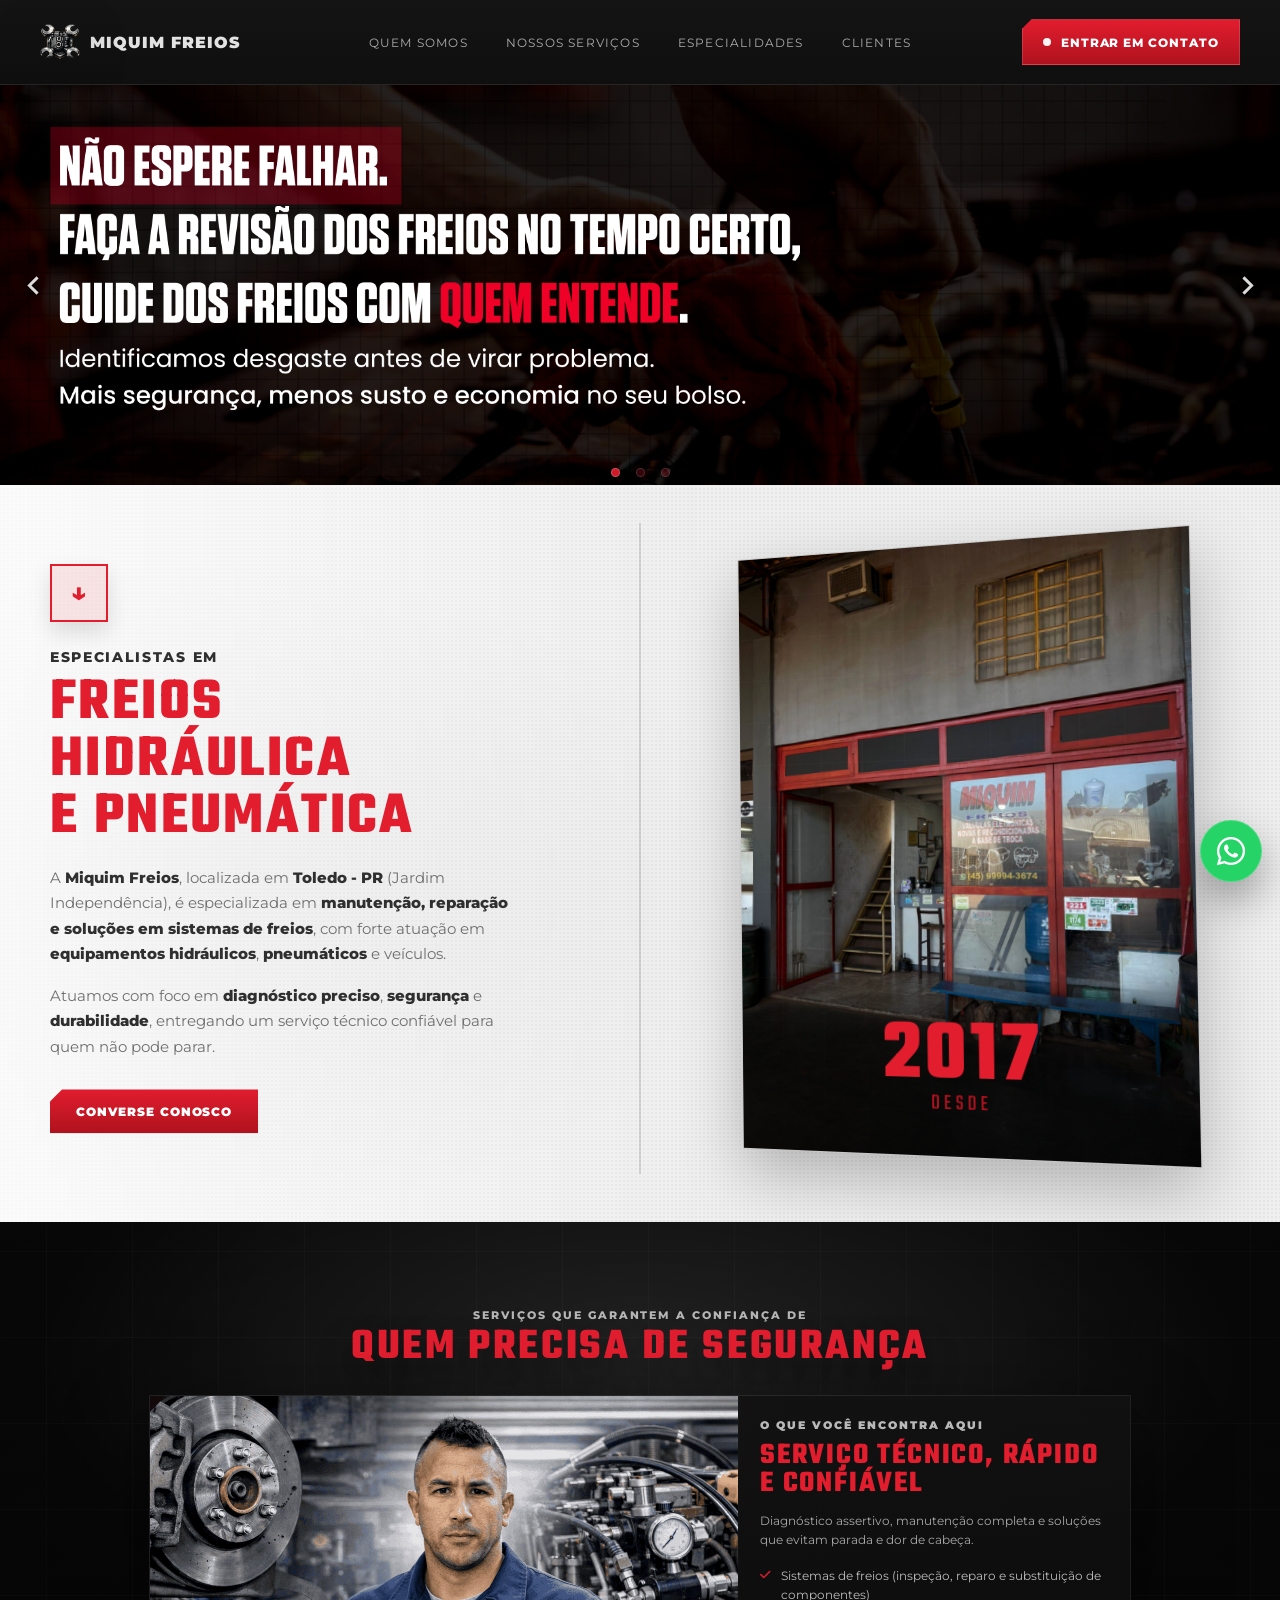
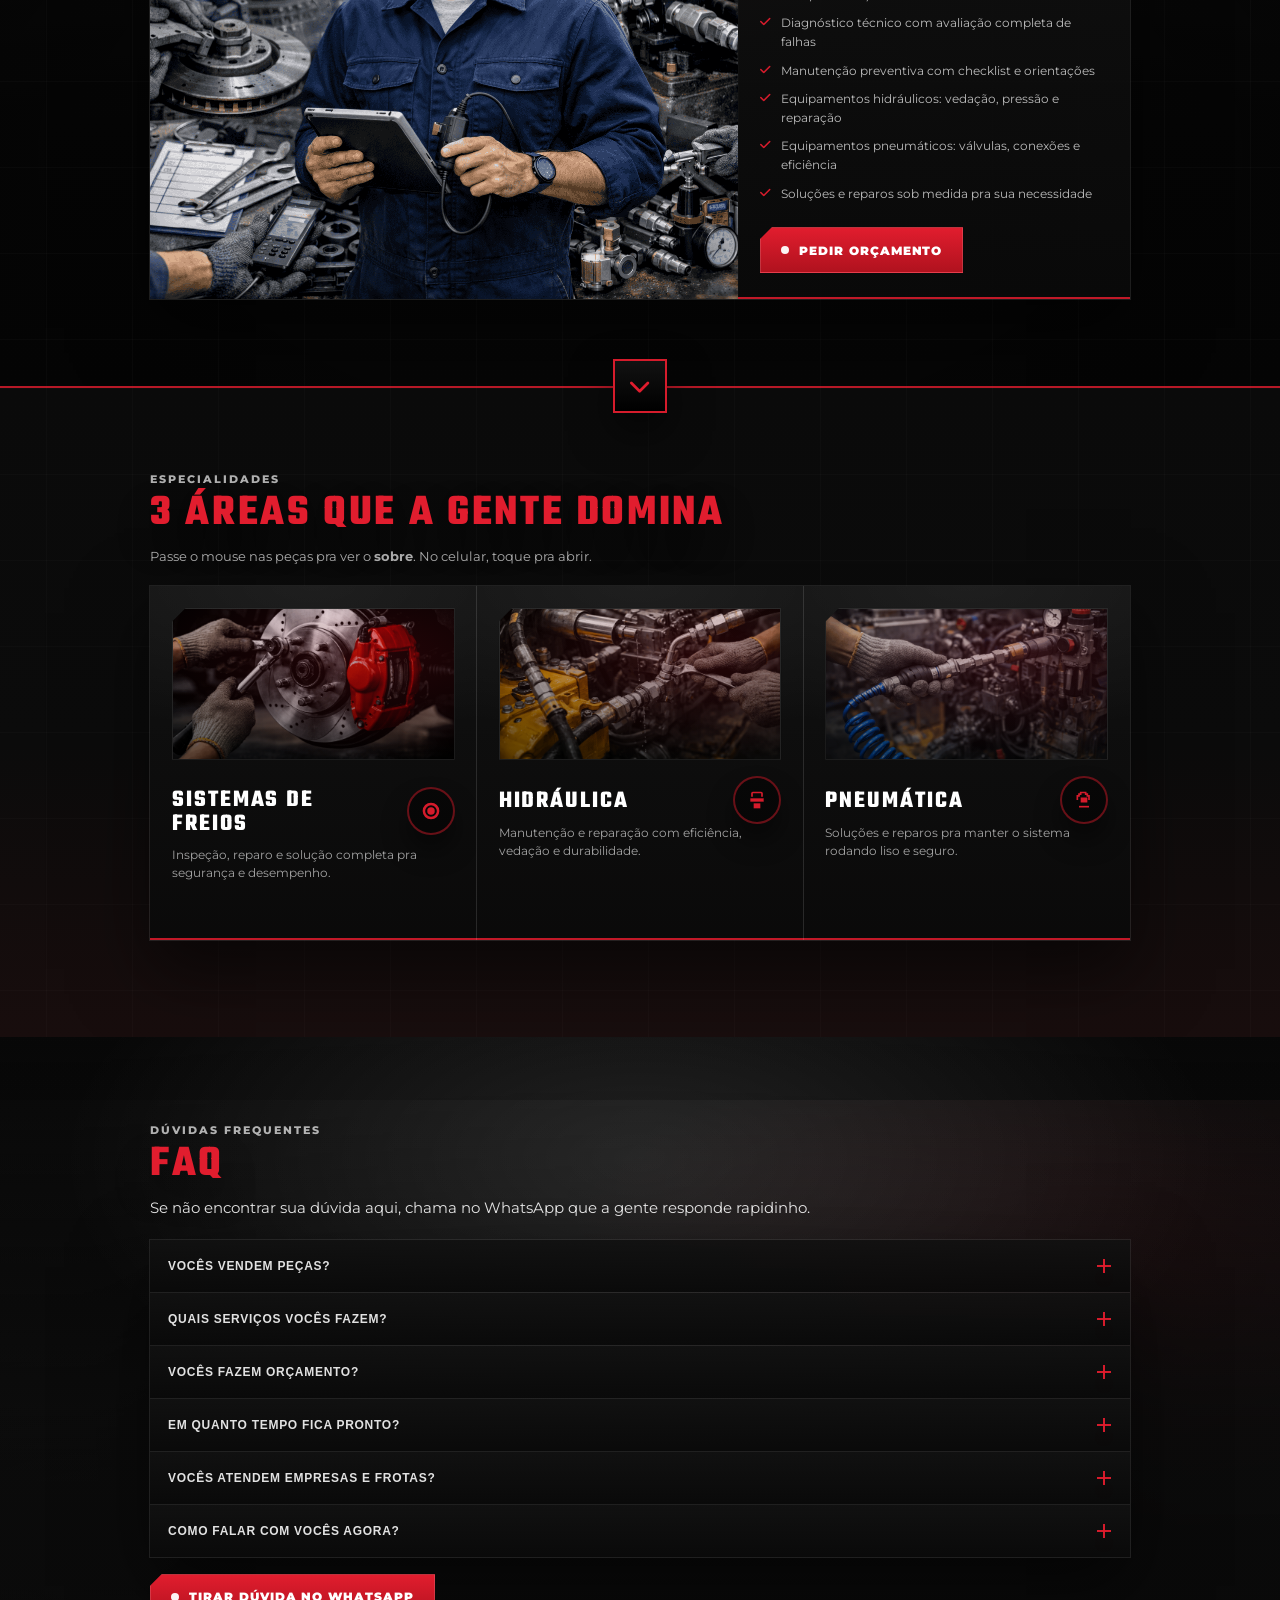
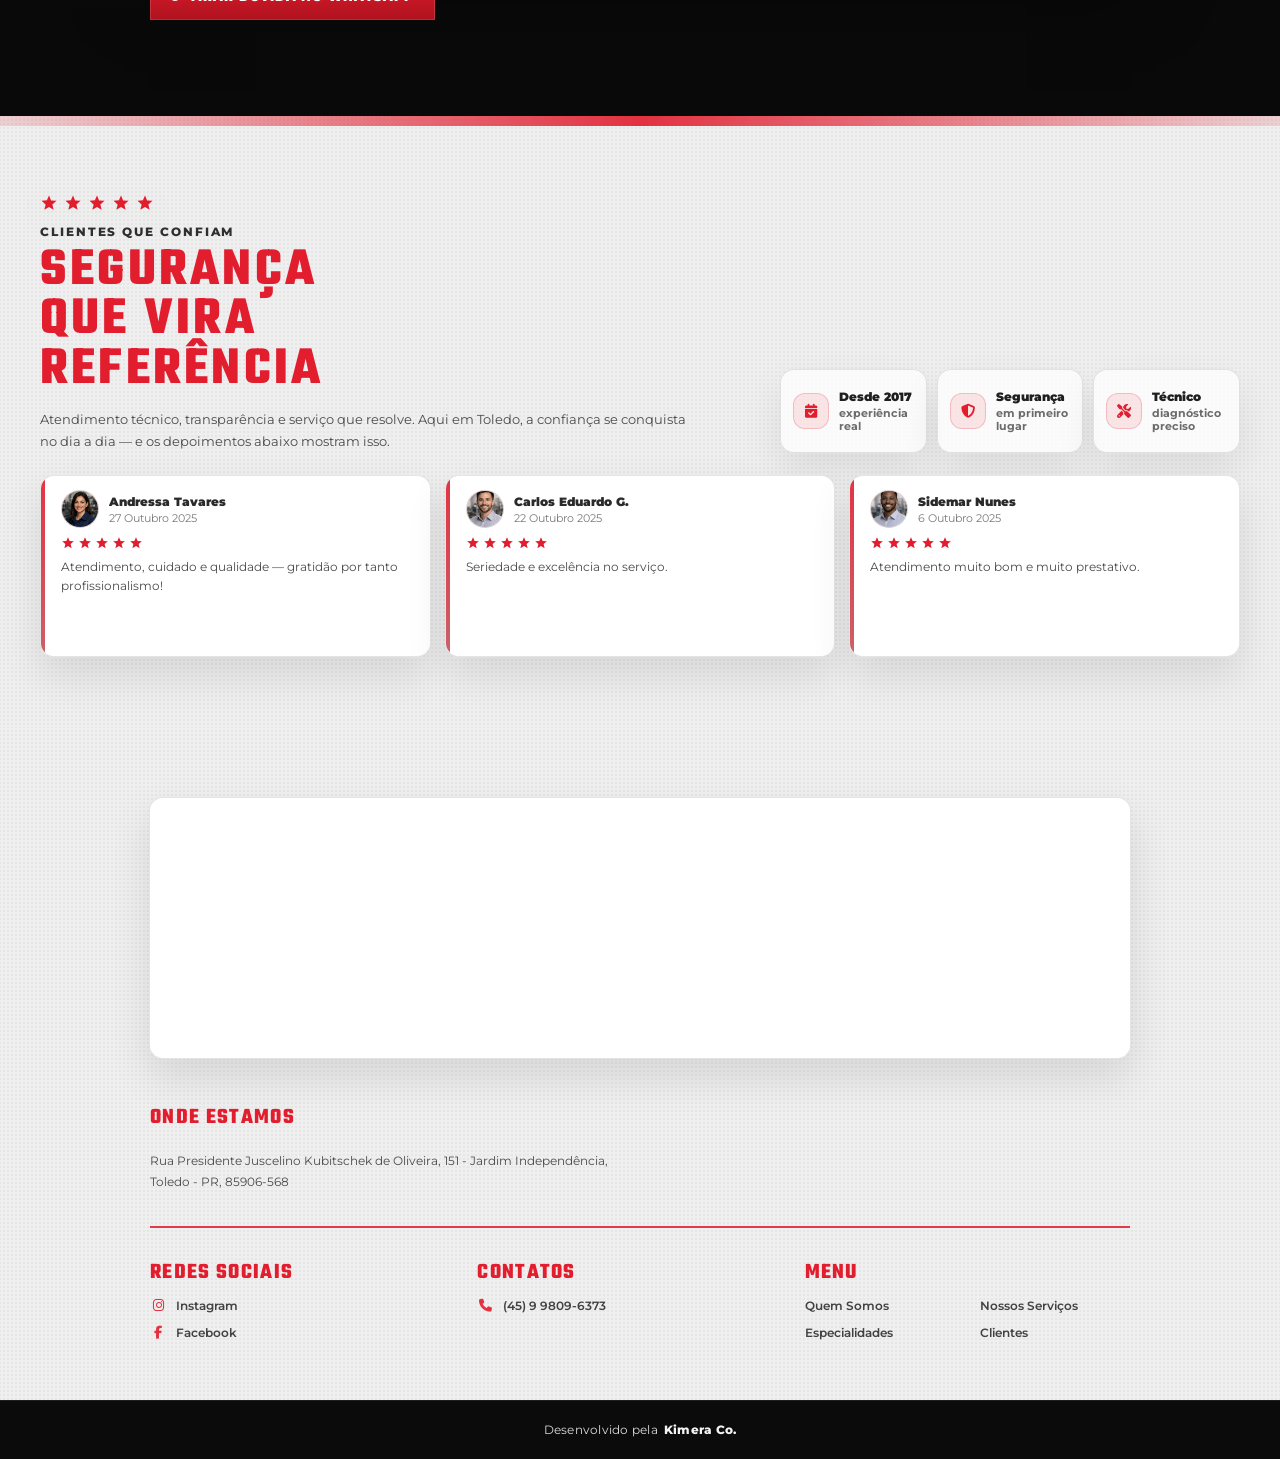
==== commit e85544fe: "refactor: ajuste em textos" ====
--- a/index.html
+++ b/index.html
@@ -39,7 +39,8 @@
         </nav>
 
         <div class="cta">
-          <a class="btn-contact" target="_blank" href="https://wa.me/5545998096373?text=Ol%C3%A1%20Miquim%20Freios!%20Quero%20um%20or%C3%A7amento.">
+          <a class="btn-contact" target="_blank"
+            href="https://wa.me/5545998096373?text=Ol%C3%A1%20Miquim%20Freios!%20Quero%20um%20or%C3%A7amento.">
             <span class="dot" aria-hidden="true"></span>
             Entrar em contato
           </a>
@@ -127,7 +128,9 @@
             <strong>durabilidade</strong>,
             entregando um serviço técnico confiável para quem não pode parar.
           </p>
-          <a class="about-btn" target="_blank" href="https://wa.me/5545998096373?text=Ol%C3%A1%20Miquim%20Freios!%20Quero%20um%20or%C3%A7amento.">Converse Conosco</a>
+          <a class="about-btn" target="_blank"
+            href="https://wa.me/5545998096373?text=Ol%C3%A1%20Miquim%20Freios!%20Quero%20um%20or%C3%A7amento.">Converse
+            Conosco</a>
         </div>
 
         <div class="about-right">
@@ -158,9 +161,7 @@
         <div class="svc-video-grid">
 
           <div class="svc-video svc-image" aria-label="Imagem de apresentação">
-            <img class="svc-video-thumb"
-              src="assets/img/miquimfoto.png"
-              alt="Serviços — Miquim Freios"
+            <img class="svc-video-thumb" src="assets/img/miquimfoto.png" alt="Serviços — Miquim Freios"
               onerror="this.src='assets/img/download.png'">
           </div>
 
@@ -178,7 +179,8 @@
               <li><i class="fa-solid fa-check"></i> Equipamentos pneumáticos: válvulas, conexões e eficiência</li>
               <li><i class="fa-solid fa-check"></i> Soluções e reparos sob medida pra sua necessidade</li>
             </ul>
-            <a class="svc-side-cta" target="_blank" href="https://wa.me/5545998096373?text=Ol%C3%A1%20Miquim%20Freios!%20Quero%20um%20or%C3%A7amento.">
+            <a class="svc-side-cta" target="_blank"
+              href="https://wa.me/5545998096373?text=Ol%C3%A1%20Miquim%20Freios!%20Quero%20um%20or%C3%A7amento.">
               <span class="dot" aria-hidden="true"></span>
               Pedir orçamento
             </a>
@@ -462,13 +464,17 @@
         <article class="testi-card">
           <div class="testi-head">
             <div class="testi-user">
-              <div class="testi-pic">A</div>
+              <div class="testi-pic" data-initial="A">
+                <img src="assets/img/mulher.png" alt="Foto de Andressa Tavares" loading="lazy"
+                  onerror="this.closest('.testi-pic').classList.add('fallback'); this.remove();">
+              </div>
               <div style="min-width:0">
                 <div class="testi-name">Andressa Tavares</div>
                 <div class="testi-date">27 Outubro 2025</div>
               </div>
             </div>
           </div>
+
           <div class="testi-stars" aria-hidden="true">
             <svg viewBox="0 0 24 24">
               <path d="M12 17.3l-6.2 3.7 1.7-7.1-5.5-4.8 7.2-.6L12 2l2.8 6.5 7.2.6-5.5 4.8 1.7 7.1z" />
@@ -480,25 +486,30 @@
               <path d="M12 17.3l-6.2 3.7 1.7-7.1-5.5-4.8 7.2-.6L12 2l2.8 6.5 7.2.6-5.5 4.8 1.7 7.1z" />
             </svg>
             <svg viewBox="0 0 24 24">
-              <path d="M12 17.3l-6.2 3.7 1.7-7.1-5.5-4.8 7.2-.6L12 2l2.8 6.5 7.2/.6-5.5 4.8 1.7 7.1z" />
-            </svg>
-            <svg viewBox="0 0 24 24">
-              <path d="M12 17.3l-6.2 3.7 1.7-7.1-5.5-4.8 7.2-.6L12 2l2.8 6.5 7.2.6-5.5 4.8 1.7 7.1z" />
-            </svg>
-          </div>
+              <path d="M12 17.3l-6.2 3.7 1.7-7.1-5.5-4.8 7.2-.6L12 2l2.8 6.5 7.2.6-5.5 4.8 1.7 7.1z" />
+            </svg>
+            <svg viewBox="0 0 24 24">
+              <path d="M12 17.3l-6.2 3.7 1.7-7.1-5.5-4.8 7.2-.6L12 2l2.8 6.5 7.2.6-5.5 4.8 1.7 7.1z" />
+            </svg>
+          </div>
+
           <p class="testi-text">Atendimento, cuidado e qualidade — gratidão por tanto profissionalismo!</p>
         </article>
 
         <article class="testi-card">
           <div class="testi-head">
             <div class="testi-user">
-              <div class="testi-pic">C</div>
+              <div class="testi-pic" data-initial="C">
+                <img src="assets/img/homem.png" alt="Foto de Carlos Eduardo G." loading="lazy"
+                  onerror="this.closest('.testi-pic').classList.add('fallback'); this.remove();">
+              </div>
               <div style="min-width:0">
                 <div class="testi-name">Carlos Eduardo G.</div>
                 <div class="testi-date">22 Outubro 2025</div>
               </div>
             </div>
           </div>
+
           <div class="testi-stars" aria-hidden="true">
             <svg viewBox="0 0 24 24">
               <path d="M12 17.3l-6.2 3.7 1.7-7.1-5.5-4.8 7.2-.6L12 2l2.8 6.5 7.2.6-5.5 4.8 1.7 7.1z" />
@@ -516,19 +527,24 @@
               <path d="M12 17.3l-6.2 3.7 1.7-7.1-5.5-4.8 7.2-.6L12 2l2.8 6.5 7.2.6-5.5 4.8 1.7 7.1z" />
             </svg>
           </div>
+
           <p class="testi-text">Seriedade e excelência no serviço.</p>
         </article>
 
         <article class="testi-card">
           <div class="testi-head">
             <div class="testi-user">
-              <div class="testi-pic">S</div>
+              <div class="testi-pic" data-initial="S">
+                <img src="assets/img/sidemar.png" alt="Foto de Sidemar Nunes" loading="lazy"
+                  onerror="this.closest('.testi-pic').classList.add('fallback'); this.remove();">
+              </div>
               <div style="min-width:0">
                 <div class="testi-name">Sidemar Nunes</div>
                 <div class="testi-date">6 Outubro 2025</div>
               </div>
             </div>
           </div>
+
           <div class="testi-stars" aria-hidden="true">
             <svg viewBox="0 0 24 24">
               <path d="M12 17.3l-6.2 3.7 1.7-7.1-5.5-4.8 7.2-.6L12 2l2.8 6.5 7.2.6-5.5 4.8 1.7 7.1z" />
@@ -546,6 +562,7 @@
               <path d="M12 17.3l-6.2 3.7 1.7-7.1-5.5-4.8 7.2-.6L12 2l2.8 6.5 7.2.6-5.5 4.8 1.7 7.1z" />
             </svg>
           </div>
+
           <p class="testi-text">Atendimento muito bom e muito prestativo.</p>
         </article>
       </div>
@@ -579,12 +596,14 @@
             <h3 class="foot-title">REDES SOCIAIS</h3>
             <ul class="foot-list">
               <li>
-                <a class="foot-item" target="_blank"  href="https://www.instagram.com/miquinbogado/" aria-label="Instagram">
+                <a class="foot-item" target="_blank" href="https://www.instagram.com/miquinbogado/"
+                  aria-label="Instagram">
                   <i class="fa-brands fa-instagram"></i> Instagram
                 </a>
               </li>
               <li>
-                <a class="foot-item" target="_blank" href="https://www.facebook.com/miquim.freiois/?locale=pt_BR" aria-label="Facebook">
+                <a class="foot-item" target="_blank" href="https://www.facebook.com/miquim.freiois/?locale=pt_BR"
+                  aria-label="Facebook">
                   <i class="fa-brands fa-facebook-f"></i> Facebook
                 </a>
               </li>
--- a/assets/css/styles.css
+++ b/assets/css/styles.css
@@ -2190,4 +2190,40 @@
   height: 100%;
   display: block;
   object-fit: cover;
+}
+.testi-pic{
+  width: 36px;
+  height: 36px;
+  border-radius: 999px;
+  overflow: hidden;
+  position: relative;
+  background: linear-gradient(135deg, rgba(var(--redRGB), .16), rgba(0, 0, 0, .06));
+  border: 1px solid rgba(0, 0, 0, .10);
+  flex: 0 0 auto;
+}
+
+/* imagem do avatar */
+.testi-pic img{
+  width: 100%;
+  height: 100%;
+  display: block;
+  object-fit: cover;
+  object-position: center;
+}
+
+/* fallback (letra) só quando a imagem falhar */
+.testi-pic::after{
+  content: attr(data-initial);
+  position: absolute;
+  inset: 0;
+  display: grid;
+  place-items: center;
+  font-weight: 900;
+  color: #556;
+  font-size: 12px;
+  opacity: 0;
+}
+
+.testi-pic.fallback::after{
+  opacity: 1;
 }
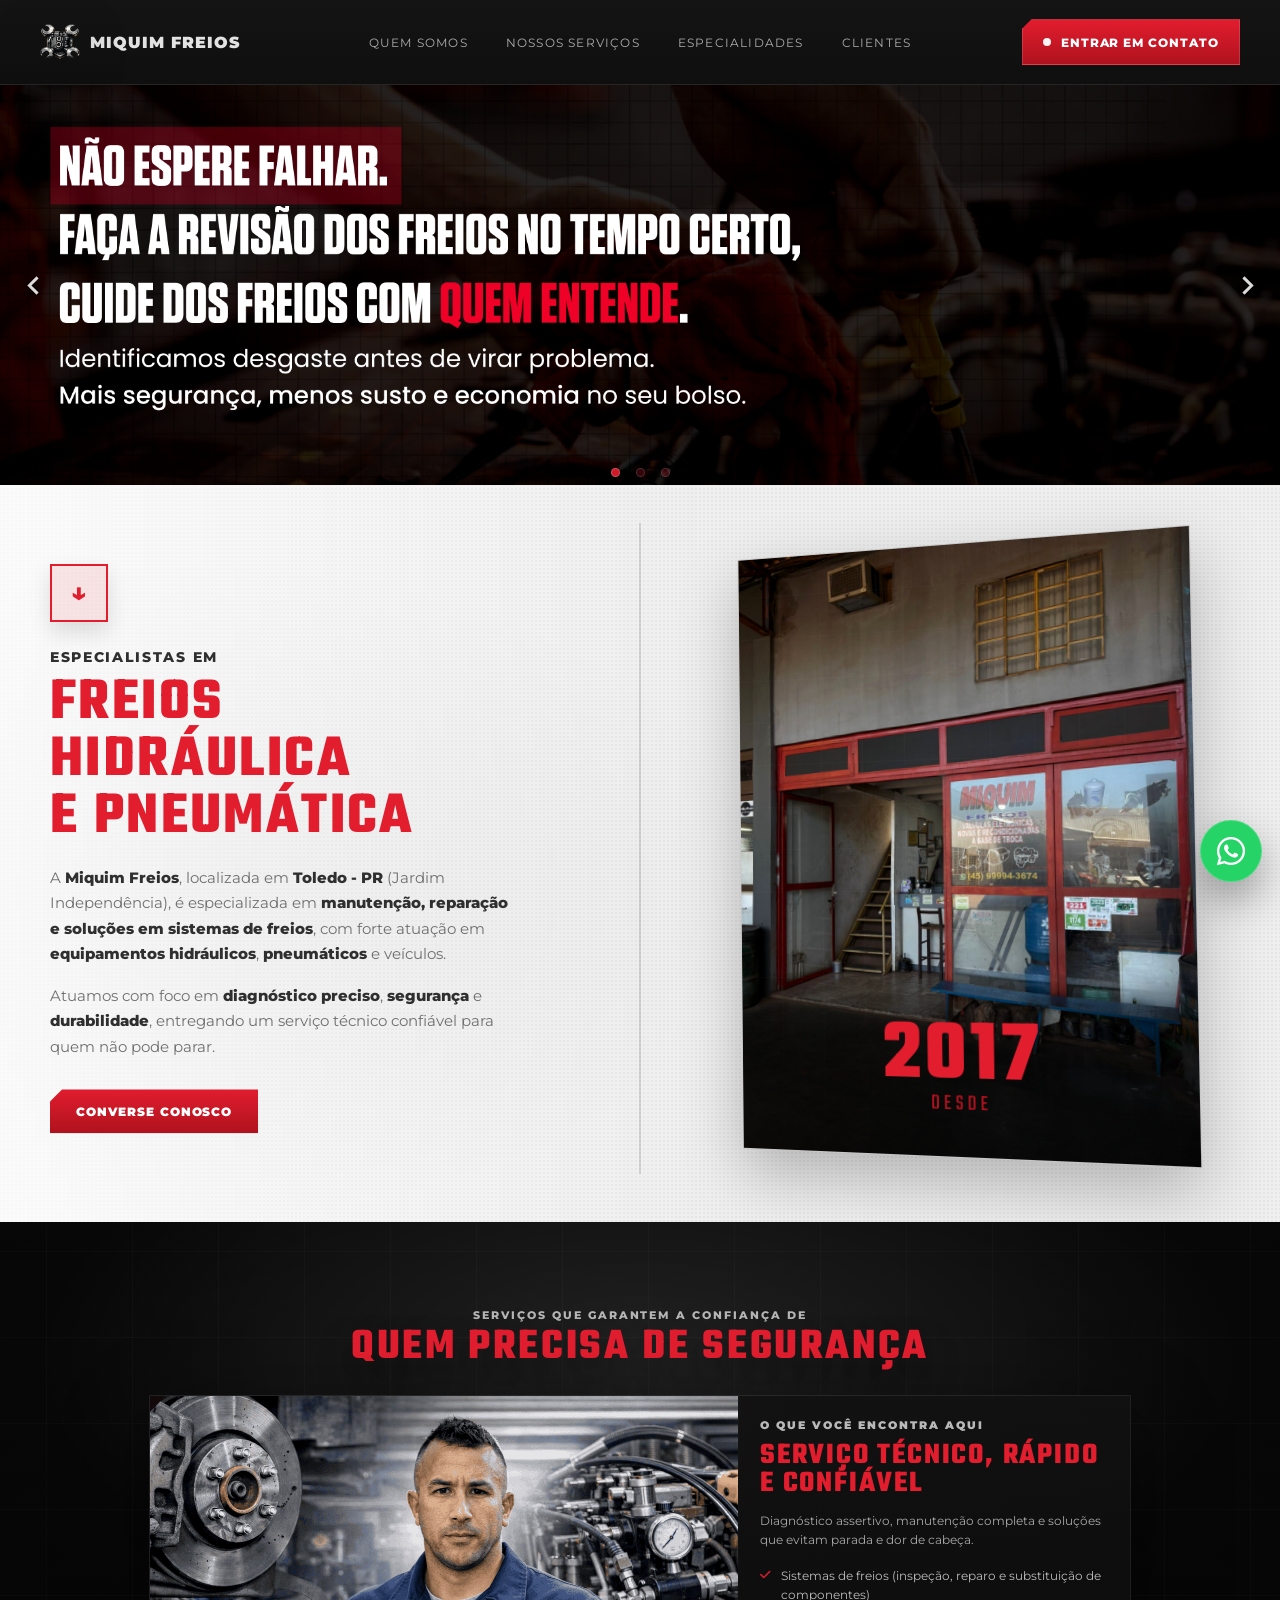
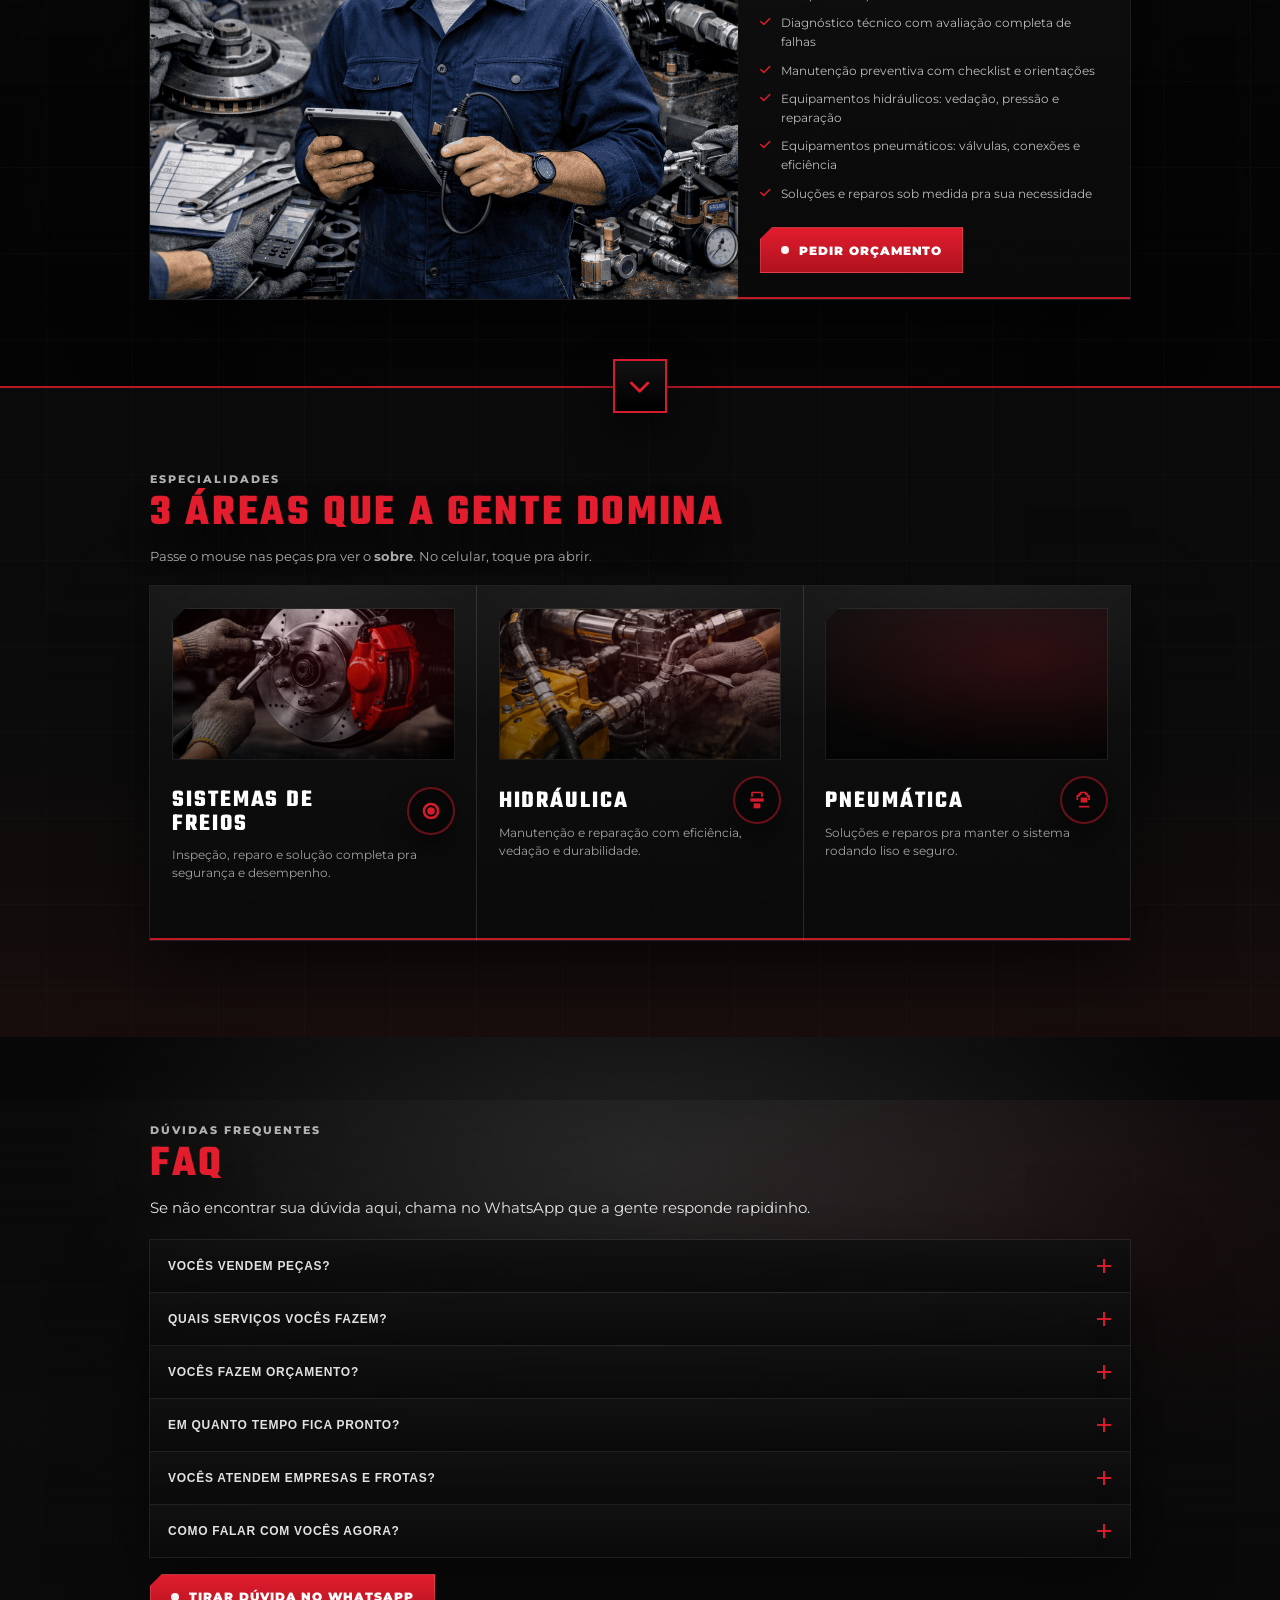
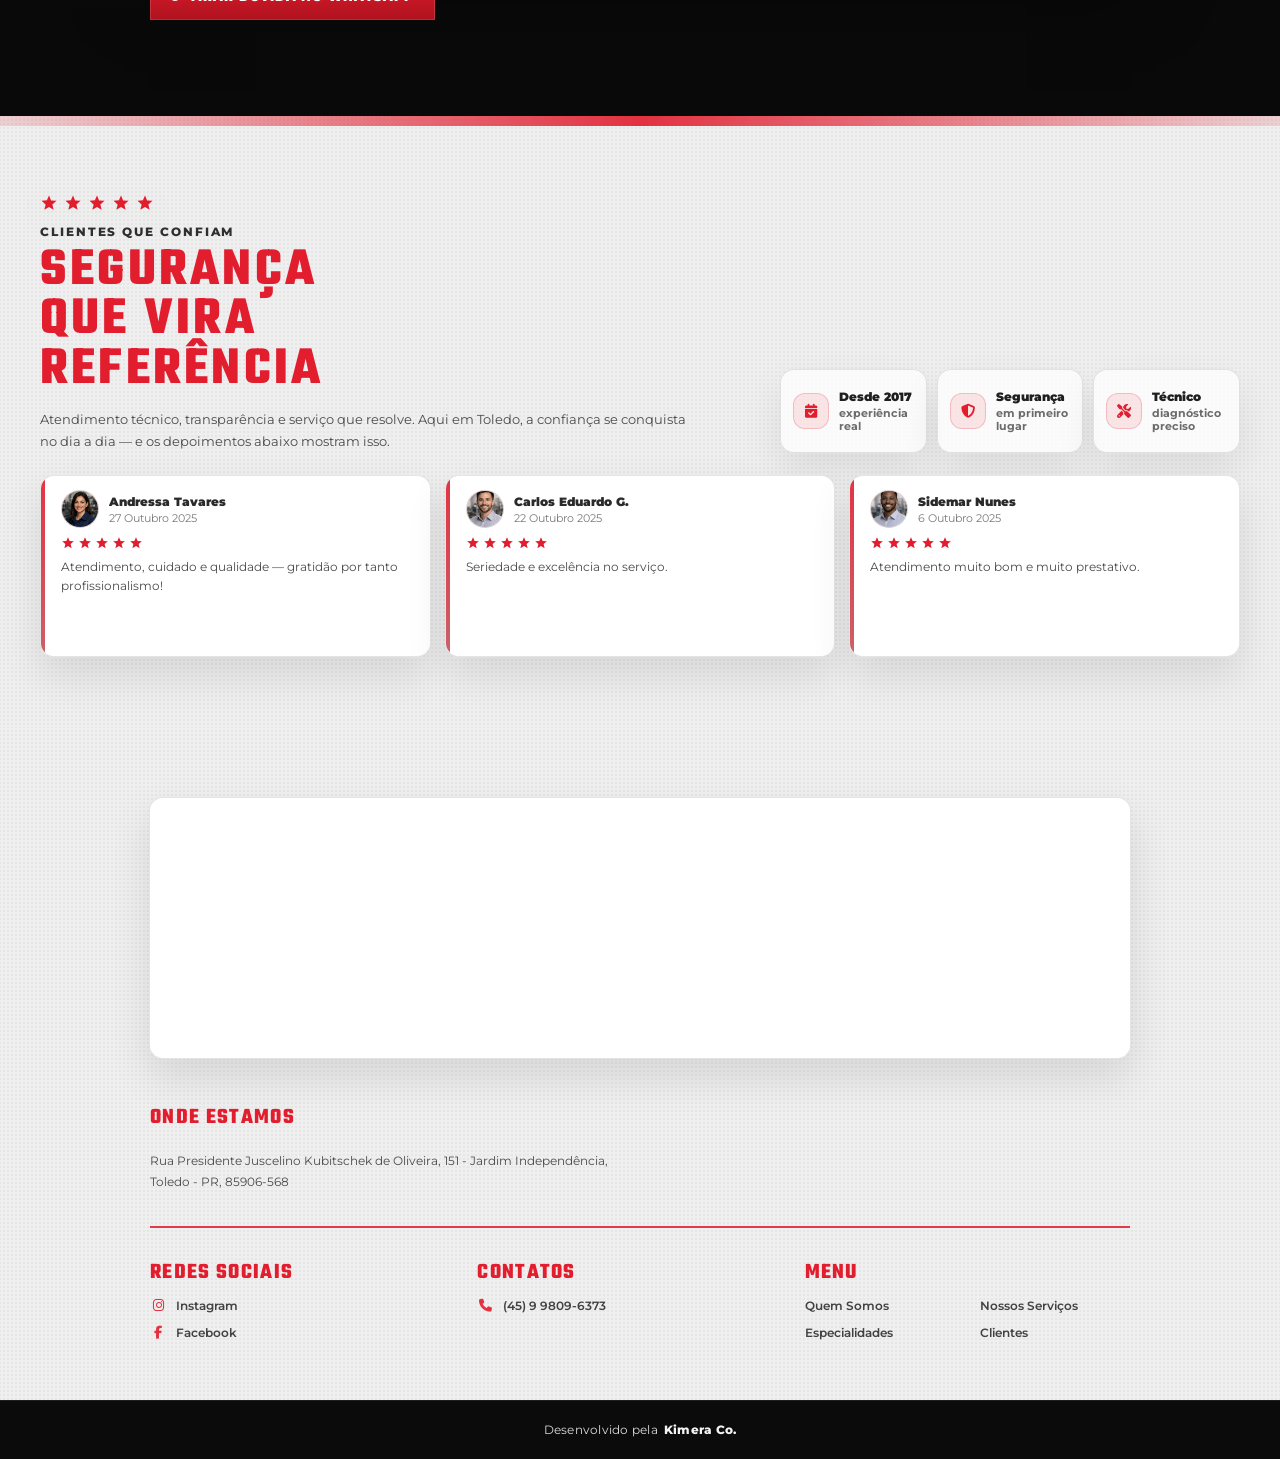
==== commit 5d4f7522: "feat: melhorei SEO" ====
--- a/index.html
+++ b/index.html
@@ -4,23 +4,29 @@
 <head>
   <meta charset="UTF-8" />
   <meta name="viewport" content="width=device-width, initial-scale=1" />
+  
+  <meta name="description" content="A Miquim Freios, localizada em Toledo - PR, é especializada em manutenção, reparação e soluções em sistemas de freios, equipamentos hidráulicos e pneumáticos." />
+  
   <title>Miquim Freios</title>
+
+  <link rel="shortcut icon" href="assets/img/logo.ico" type="image/x-icon">
 
   <link rel="preconnect" href="https://fonts.googleapis.com">
   <link rel="preconnect" href="https://fonts.gstatic.com" crossorigin>
-  <link
-    href="https://fonts.googleapis.com/css2?family=Montserrat:wght@400;500;600;700;800;900&family=Teko:wght@400;500;600;700&display=swap"
-    rel="stylesheet">
-
-  <!-- Swiper -->
+  <link href="https://fonts.googleapis.com/css2?family=Montserrat:wght@400;500;600;700;800;900&family=Teko:wght@400;500;600;700&display=swap" rel="stylesheet">
+
+  <link rel="preload" as="image" href="assets/img/MiquimSite1-mobile.png" media="(max-width: 520px)">
+  <link rel="preload" as="image" href="assets/img/MiquimSite1-pc.png" media="(min-width: 981px)">
+
   <link rel="stylesheet" href="https://cdn.jsdelivr.net/npm/swiper@11/swiper-bundle.min.css" />
-  <link rel="stylesheet" href="https://cdnjs.cloudflare.com/ajax/libs/font-awesome/6.5.0/css/all.min.css">
-  <link rel="shortcut icon" href="assets/img/logo.ico" type="image/x-icon">
+  
+  <link rel="preload" href="https://cdnjs.cloudflare.com/ajax/libs/font-awesome/6.5.0/css/all.min.css" as="style" onload="this.onload=null;this.rel='stylesheet'">
+  <noscript><link rel="stylesheet" href="https://cdnjs.cloudflare.com/ajax/libs/font-awesome/6.5.0/css/all.min.css"></noscript>
+  
   <link rel="stylesheet" href="assets/css/styles.css">
 </head>
 
 <body>
-  <!-- HEADER -->
   <header class="site-header">
     <div class="container">
       <div class="nav-row">
@@ -53,7 +59,6 @@
     </div>
   </header>
 
-  <!-- Mobile drawer -->
   <aside class="mobile-drawer" id="drawer" aria-label="Menu mobile">
     <a href="#quem-somos" class="m-link">Quem somos</a>
     <a href="#servicos" class="m-link">Nossos serviços</a>
@@ -62,7 +67,6 @@
     <a href="#contato" class="m-link" style="border-color:rgba(var(--redRGB),.35)">Entrar em contato</a>
   </aside>
 
-  <!-- HERO -->
   <div id="top"></div>
   <section class="hero">
     <div class="hero-frame">
@@ -75,7 +79,7 @@
             <picture class="slide-picture">
               <source media="(max-width: 520px)" srcset="assets/img/MiquimSite1-mobile.png">
               <source media="(max-width: 980px)" srcset="assets/img/MiquimSite1-tablet.png">
-              <img class="slide-media" src="assets/img/MiquimSite1-pc.png" alt="Miquim Freios - Slide 1">
+              <img class="slide-media" src="assets/img/MiquimSite1-pc.png" alt="Miquim Freios - Slide 1" fetchpriority="high" decoding="sync">
             </picture>
           </div>
 
@@ -83,7 +87,7 @@
             <picture class="slide-picture">
               <source media="(max-width: 520px)" srcset="assets/img/MiquimSite2-mobile.png">
               <source media="(max-width: 980px)" srcset="assets/img/MiquimSite2-tablet.png">
-              <img class="slide-media" src="assets/img/MiquimSite2-pc.png" alt="Miquim Freios - Slide 2">
+              <img class="slide-media" src="assets/img/MiquimSite2-pc.png" alt="Miquim Freios - Slide 2" loading="lazy" decoding="async">
             </picture>
           </div>
 
@@ -91,7 +95,7 @@
             <picture class="slide-picture">
               <source media="(max-width: 520px)" srcset="assets/img/MiquimSite3-mobile.png">
               <source media="(max-width: 980px)" srcset="assets/img/MiquimSite3-tablet.png">
-              <img class="slide-media" src="assets/img/MiquimSite3-pc.png" alt="Miquim Freios - Slide 3">
+              <img class="slide-media" src="assets/img/MiquimSite3-pc.png" alt="Miquim Freios - Slide 3" loading="lazy" decoding="async">
             </picture>
           </div>
 
@@ -105,7 +109,6 @@
     </div>
   </section>
 
-  <!-- QUEM SOMOS -->
   <section class="about" id="quem-somos">
     <div class="container">
       <div class="about-grid">
@@ -135,7 +138,7 @@
 
         <div class="about-right">
           <div class="tilt-wrap">
-            <img src="assets/img/miquim.jpeg" alt="Miquim Freios - Toledo PR">
+            <img src="assets/img/miquim.jpeg" alt="Miquim Freios - Toledo PR" loading="lazy" decoding="async">
             <div class="badge-anos">
               <div class="anos-inner">
                 <div class="anos-num">2017</div>
@@ -149,7 +152,6 @@
     </div>
   </section>
 
-  <!-- SERVIÇOS -->
   <section class="services" id="servicos">
     <div class="container">
       <div class="svc-head">
@@ -162,7 +164,7 @@
 
           <div class="svc-video svc-image" aria-label="Imagem de apresentação">
             <img class="svc-video-thumb" src="assets/img/miquimfoto.png" alt="Serviços — Miquim Freios"
-              onerror="this.src='assets/img/download.png'">
+              loading="lazy" decoding="async" onerror="this.src='assets/img/download.png'">
           </div>
 
           <div class="svc-side">
@@ -171,13 +173,13 @@
             <p class="svc-side-sub">Diagnóstico assertivo, manutenção completa e soluções que evitam parada e dor de
               cabeça.</p>
             <ul class="svc-list" aria-label="Lista de serviços">
-              <li><i class="fa-solid fa-check"></i> Sistemas de freios (inspeção, reparo e substituição de componentes)
+              <li><i class="fa-solid fa-check" aria-hidden="true"></i> Sistemas de freios (inspeção, reparo e substituição de componentes)
               </li>
-              <li><i class="fa-solid fa-check"></i> Diagnóstico técnico com avaliação completa de falhas</li>
-              <li><i class="fa-solid fa-check"></i> Manutenção preventiva com checklist e orientações</li>
-              <li><i class="fa-solid fa-check"></i> Equipamentos hidráulicos: vedação, pressão e reparação</li>
-              <li><i class="fa-solid fa-check"></i> Equipamentos pneumáticos: válvulas, conexões e eficiência</li>
-              <li><i class="fa-solid fa-check"></i> Soluções e reparos sob medida pra sua necessidade</li>
+              <li><i class="fa-solid fa-check" aria-hidden="true"></i> Diagnóstico técnico com avaliação completa de falhas</li>
+              <li><i class="fa-solid fa-check" aria-hidden="true"></i> Manutenção preventiva com checklist e orientações</li>
+              <li><i class="fa-solid fa-check" aria-hidden="true"></i> Equipamentos hidráulicos: vedação, pressão e reparação</li>
+              <li><i class="fa-solid fa-check" aria-hidden="true"></i> Equipamentos pneumáticos: válvulas, conexões e eficiência</li>
+              <li><i class="fa-solid fa-check" aria-hidden="true"></i> Soluções e reparos sob medida pra sua necessidade</li>
             </ul>
             <a class="svc-side-cta" target="_blank"
               href="https://wa.me/5545998096373?text=Ol%C3%A1%20Miquim%20Freios!%20Quero%20um%20or%C3%A7amento.">
@@ -192,7 +194,6 @@
     </div>
   </section>
 
-  <!-- DIVISOR ENTRE SEÇÕES (SERVIÇOS -> ESPECIALIDADES) -->
   <div class="section-divider" aria-hidden="false">
     <div class="section-divider-line" aria-hidden="true"></div>
 
@@ -202,7 +203,6 @@
     </button>
   </div>
 
-  <!-- ESPECIALIDADES -->
   <section class="specialties" id="especialidades">
     <div class="container">
       <div class="spec-head">
@@ -218,7 +218,7 @@
 
           <article class="spec-card" tabindex="0" aria-label="Sistemas de Freios — ver sobre">
             <div class="spec-media">
-              <img src="assets/img/freios.png" alt="Peça de freio" onerror="this.src='assets/img/download.png'">
+              <img src="assets/img/freios.png" alt="Peça de freio" loading="lazy" decoding="async" onerror="this.src='assets/img/download.png'">
             </div>
             <div class="spec-topline">
               <h3 class="spec-h3">Sistemas de Freios</h3>
@@ -243,7 +243,7 @@
 
           <article class="spec-card" tabindex="0" aria-label="Hidráulica — ver sobre">
             <div class="spec-media">
-              <img src="assets/img/hidraulica.png" alt="Componente hidráulico"
+              <img src="assets/img/hidraulica.png" alt="Componente hidráulico" loading="lazy" decoding="async"
                 onerror="this.src='assets/img/download.png'">
             </div>
             <div class="spec-topline">
@@ -270,7 +270,7 @@
 
           <article class="spec-card" tabindex="0" aria-label="Pneumática — ver sobre">
             <div class="spec-media">
-              <img src="assets/img/pneumatica.png" alt="Componente pneumático"
+              <img src="assets/img/pneumatica.png" alt="Componente pneumático" loading="lazy" decoding="async"
                 onerror="this.src='assets/img/download.png'">
             </div>
             <div class="spec-topline">
@@ -300,7 +300,6 @@
     </div>
   </section>
 
-  <!-- ========= FAQ ========= -->
   <section class="faq" id="faq">
     <div class="container">
       <div class="faq-head">
@@ -405,7 +404,6 @@
     </div>
   </section>
 
-  <!-- CLIENTES -->
   <section class="reviews" id="clientes">
     <div class="container">
       <div class="rv-top">
@@ -465,7 +463,7 @@
           <div class="testi-head">
             <div class="testi-user">
               <div class="testi-pic" data-initial="A">
-                <img src="assets/img/mulher.png" alt="Foto de Andressa Tavares" loading="lazy"
+                <img src="assets/img/mulher.png" alt="Foto de Andressa Tavares" loading="lazy" decoding="async"
                   onerror="this.closest('.testi-pic').classList.add('fallback'); this.remove();">
               </div>
               <div style="min-width:0">
@@ -476,21 +474,11 @@
           </div>
 
           <div class="testi-stars" aria-hidden="true">
-            <svg viewBox="0 0 24 24">
-              <path d="M12 17.3l-6.2 3.7 1.7-7.1-5.5-4.8 7.2-.6L12 2l2.8 6.5 7.2.6-5.5 4.8 1.7 7.1z" />
-            </svg>
-            <svg viewBox="0 0 24 24">
-              <path d="M12 17.3l-6.2 3.7 1.7-7.1-5.5-4.8 7.2-.6L12 2l2.8 6.5 7.2.6-5.5 4.8 1.7 7.1z" />
-            </svg>
-            <svg viewBox="0 0 24 24">
-              <path d="M12 17.3l-6.2 3.7 1.7-7.1-5.5-4.8 7.2-.6L12 2l2.8 6.5 7.2.6-5.5 4.8 1.7 7.1z" />
-            </svg>
-            <svg viewBox="0 0 24 24">
-              <path d="M12 17.3l-6.2 3.7 1.7-7.1-5.5-4.8 7.2-.6L12 2l2.8 6.5 7.2.6-5.5 4.8 1.7 7.1z" />
-            </svg>
-            <svg viewBox="0 0 24 24">
-              <path d="M12 17.3l-6.2 3.7 1.7-7.1-5.5-4.8 7.2-.6L12 2l2.8 6.5 7.2.6-5.5 4.8 1.7 7.1z" />
-            </svg>
+            <svg viewBox="0 0 24 24"><path d="M12 17.3l-6.2 3.7 1.7-7.1-5.5-4.8 7.2-.6L12 2l2.8 6.5 7.2.6-5.5 4.8 1.7 7.1z" /></svg>
+            <svg viewBox="0 0 24 24"><path d="M12 17.3l-6.2 3.7 1.7-7.1-5.5-4.8 7.2-.6L12 2l2.8 6.5 7.2.6-5.5 4.8 1.7 7.1z" /></svg>
+            <svg viewBox="0 0 24 24"><path d="M12 17.3l-6.2 3.7 1.7-7.1-5.5-4.8 7.2-.6L12 2l2.8 6.5 7.2.6-5.5 4.8 1.7 7.1z" /></svg>
+            <svg viewBox="0 0 24 24"><path d="M12 17.3l-6.2 3.7 1.7-7.1-5.5-4.8 7.2-.6L12 2l2.8 6.5 7.2.6-5.5 4.8 1.7 7.1z" /></svg>
+            <svg viewBox="0 0 24 24"><path d="M12 17.3l-6.2 3.7 1.7-7.1-5.5-4.8 7.2-.6L12 2l2.8 6.5 7.2.6-5.5 4.8 1.7 7.1z" /></svg>
           </div>
 
           <p class="testi-text">Atendimento, cuidado e qualidade — gratidão por tanto profissionalismo!</p>
@@ -500,7 +488,7 @@
           <div class="testi-head">
             <div class="testi-user">
               <div class="testi-pic" data-initial="C">
-                <img src="assets/img/homem.png" alt="Foto de Carlos Eduardo G." loading="lazy"
+                <img src="assets/img/homem.png" alt="Foto de Carlos Eduardo G." loading="lazy" decoding="async"
                   onerror="this.closest('.testi-pic').classList.add('fallback'); this.remove();">
               </div>
               <div style="min-width:0">
@@ -511,21 +499,11 @@
           </div>
 
           <div class="testi-stars" aria-hidden="true">
-            <svg viewBox="0 0 24 24">
-              <path d="M12 17.3l-6.2 3.7 1.7-7.1-5.5-4.8 7.2-.6L12 2l2.8 6.5 7.2.6-5.5 4.8 1.7 7.1z" />
-            </svg>
-            <svg viewBox="0 0 24 24">
-              <path d="M12 17.3l-6.2 3.7 1.7-7.1-5.5-4.8 7.2-.6L12 2l2.8 6.5 7.2.6-5.5 4.8 1.7 7.1z" />
-            </svg>
-            <svg viewBox="0 0 24 24">
-              <path d="M12 17.3l-6.2 3.7 1.7-7.1-5.5-4.8 7.2-.6L12 2l2.8 6.5 7.2.6-5.5 4.8 1.7 7.1z" />
-            </svg>
-            <svg viewBox="0 0 24 24">
-              <path d="M12 17.3l-6.2 3.7 1.7-7.1-5.5-4.8 7.2-.6L12 2l2.8 6.5 7.2.6-5.5 4.8 1.7 7.1z" />
-            </svg>
-            <svg viewBox="0 0 24 24">
-              <path d="M12 17.3l-6.2 3.7 1.7-7.1-5.5-4.8 7.2-.6L12 2l2.8 6.5 7.2.6-5.5 4.8 1.7 7.1z" />
-            </svg>
+            <svg viewBox="0 0 24 24"><path d="M12 17.3l-6.2 3.7 1.7-7.1-5.5-4.8 7.2-.6L12 2l2.8 6.5 7.2.6-5.5 4.8 1.7 7.1z" /></svg>
+            <svg viewBox="0 0 24 24"><path d="M12 17.3l-6.2 3.7 1.7-7.1-5.5-4.8 7.2-.6L12 2l2.8 6.5 7.2.6-5.5 4.8 1.7 7.1z" /></svg>
+            <svg viewBox="0 0 24 24"><path d="M12 17.3l-6.2 3.7 1.7-7.1-5.5-4.8 7.2-.6L12 2l2.8 6.5 7.2.6-5.5 4.8 1.7 7.1z" /></svg>
+            <svg viewBox="0 0 24 24"><path d="M12 17.3l-6.2 3.7 1.7-7.1-5.5-4.8 7.2-.6L12 2l2.8 6.5 7.2.6-5.5 4.8 1.7 7.1z" /></svg>
+            <svg viewBox="0 0 24 24"><path d="M12 17.3l-6.2 3.7 1.7-7.1-5.5-4.8 7.2-.6L12 2l2.8 6.5 7.2.6-5.5 4.8 1.7 7.1z" /></svg>
           </div>
 
           <p class="testi-text">Seriedade e excelência no serviço.</p>
@@ -535,7 +513,7 @@
           <div class="testi-head">
             <div class="testi-user">
               <div class="testi-pic" data-initial="S">
-                <img src="assets/img/sidemar.png" alt="Foto de Sidemar Nunes" loading="lazy"
+                <img src="assets/img/sidemar.png" alt="Foto de Sidemar Nunes" loading="lazy" decoding="async"
                   onerror="this.closest('.testi-pic').classList.add('fallback'); this.remove();">
               </div>
               <div style="min-width:0">
@@ -546,21 +524,11 @@
           </div>
 
           <div class="testi-stars" aria-hidden="true">
-            <svg viewBox="0 0 24 24">
-              <path d="M12 17.3l-6.2 3.7 1.7-7.1-5.5-4.8 7.2-.6L12 2l2.8 6.5 7.2.6-5.5 4.8 1.7 7.1z" />
-            </svg>
-            <svg viewBox="0 0 24 24">
-              <path d="M12 17.3l-6.2 3.7 1.7-7.1-5.5-4.8 7.2-.6L12 2l2.8 6.5 7.2.6-5.5 4.8 1.7 7.1z" />
-            </svg>
-            <svg viewBox="0 0 24 24">
-              <path d="M12 17.3l-6.2 3.7 1.7-7.1-5.5-4.8 7.2-.6L12 2l2.8 6.5 7.2.6-5.5 4.8 1.7 7.1z" />
-            </svg>
-            <svg viewBox="0 0 24 24">
-              <path d="M12 17.3l-6.2 3.7 1.7-7.1-5.5-4.8 7.2-.6L12 2l2.8 6.5 7.2.6-5.5 4.8 1.7 7.1z" />
-            </svg>
-            <svg viewBox="0 0 24 24">
-              <path d="M12 17.3l-6.2 3.7 1.7-7.1-5.5-4.8 7.2-.6L12 2l2.8 6.5 7.2.6-5.5 4.8 1.7 7.1z" />
-            </svg>
+            <svg viewBox="0 0 24 24"><path d="M12 17.3l-6.2 3.7 1.7-7.1-5.5-4.8 7.2-.6L12 2l2.8 6.5 7.2.6-5.5 4.8 1.7 7.1z" /></svg>
+            <svg viewBox="0 0 24 24"><path d="M12 17.3l-6.2 3.7 1.7-7.1-5.5-4.8 7.2-.6L12 2l2.8 6.5 7.2.6-5.5 4.8 1.7 7.1z" /></svg>
+            <svg viewBox="0 0 24 24"><path d="M12 17.3l-6.2 3.7 1.7-7.1-5.5-4.8 7.2-.6L12 2l2.8 6.5 7.2.6-5.5 4.8 1.7 7.1z" /></svg>
+            <svg viewBox="0 0 24 24"><path d="M12 17.3l-6.2 3.7 1.7-7.1-5.5-4.8 7.2-.6L12 2l2.8 6.5 7.2.6-5.5 4.8 1.7 7.1z" /></svg>
+            <svg viewBox="0 0 24 24"><path d="M12 17.3l-6.2 3.7 1.7-7.1-5.5-4.8 7.2-.6L12 2l2.8 6.5 7.2.6-5.5 4.8 1.7 7.1z" /></svg>
           </div>
 
           <p class="testi-text">Atendimento muito bom e muito prestativo.</p>
@@ -569,11 +537,10 @@
     </div>
   </section>
 
-  <!-- FOOTER -->
   <footer class="footer" id="contato">
     <div class="container">
       <div class="footer-map">
-        <iframe loading="lazy" referrerpolicy="no-referrer-when-downgrade"
+        <iframe title="Mapa de localização da Miquim Freios no Google Maps" loading="lazy" referrerpolicy="no-referrer-when-downgrade"
           src="https://www.google.com/maps?q=Rua%20Presidente%20Juscelino%20Kubitschek%20de%20Oliveira%2C%20151%20-%20Jardim%20Independ%C3%AAncia%2C%20Toledo%20-%20PR&output=embed">
         </iframe>
       </div>
@@ -598,13 +565,13 @@
               <li>
                 <a class="foot-item" target="_blank" href="https://www.instagram.com/miquinbogado/"
                   aria-label="Instagram">
-                  <i class="fa-brands fa-instagram"></i> Instagram
+                  <i class="fa-brands fa-instagram" aria-hidden="true"></i> Instagram
                 </a>
               </li>
               <li>
                 <a class="foot-item" target="_blank" href="https://www.facebook.com/miquim.freiois/?locale=pt_BR"
                   aria-label="Facebook">
-                  <i class="fa-brands fa-facebook-f"></i> Facebook
+                  <i class="fa-brands fa-facebook-f" aria-hidden="true"></i> Facebook
                 </a>
               </li>
             </ul>
@@ -613,7 +580,7 @@
           <div>
             <h3 class="foot-title">CONTATOS</h3>
             <div class="foot-item">
-              <i class="fa-solid fa-phone"></i> (45) 9 9809-6373
+              <i class="fa-solid fa-phone" aria-hidden="true"></i> (45) 9 9809-6373
             </div>
           </div>
 
@@ -644,11 +611,11 @@
   <a class="wpp-float"
     href="https://wa.me/5545998096373?text=Ol%C3%A1%20Miquim%20Freios!%20Quero%20um%20or%C3%A7amento." target="_blank"
     rel="noopener" aria-label="Chamar no WhatsApp" title="Chamar no WhatsApp">
-    <i class="fa-brands fa-whatsapp"></i>
+    <i class="fa-brands fa-whatsapp" aria-hidden="true"></i>
   </a>
 
-  <script src="https://cdn.jsdelivr.net/npm/swiper@11/swiper-bundle.min.js"></script>
-  <script src="assets/js/scripts.js"></script>
+  <script src="https://cdn.jsdelivr.net/npm/swiper@11/swiper-bundle.min.js" defer></script>
+  <script src="assets/js/scripts.js" defer></script>
 </body>
 
 </html>
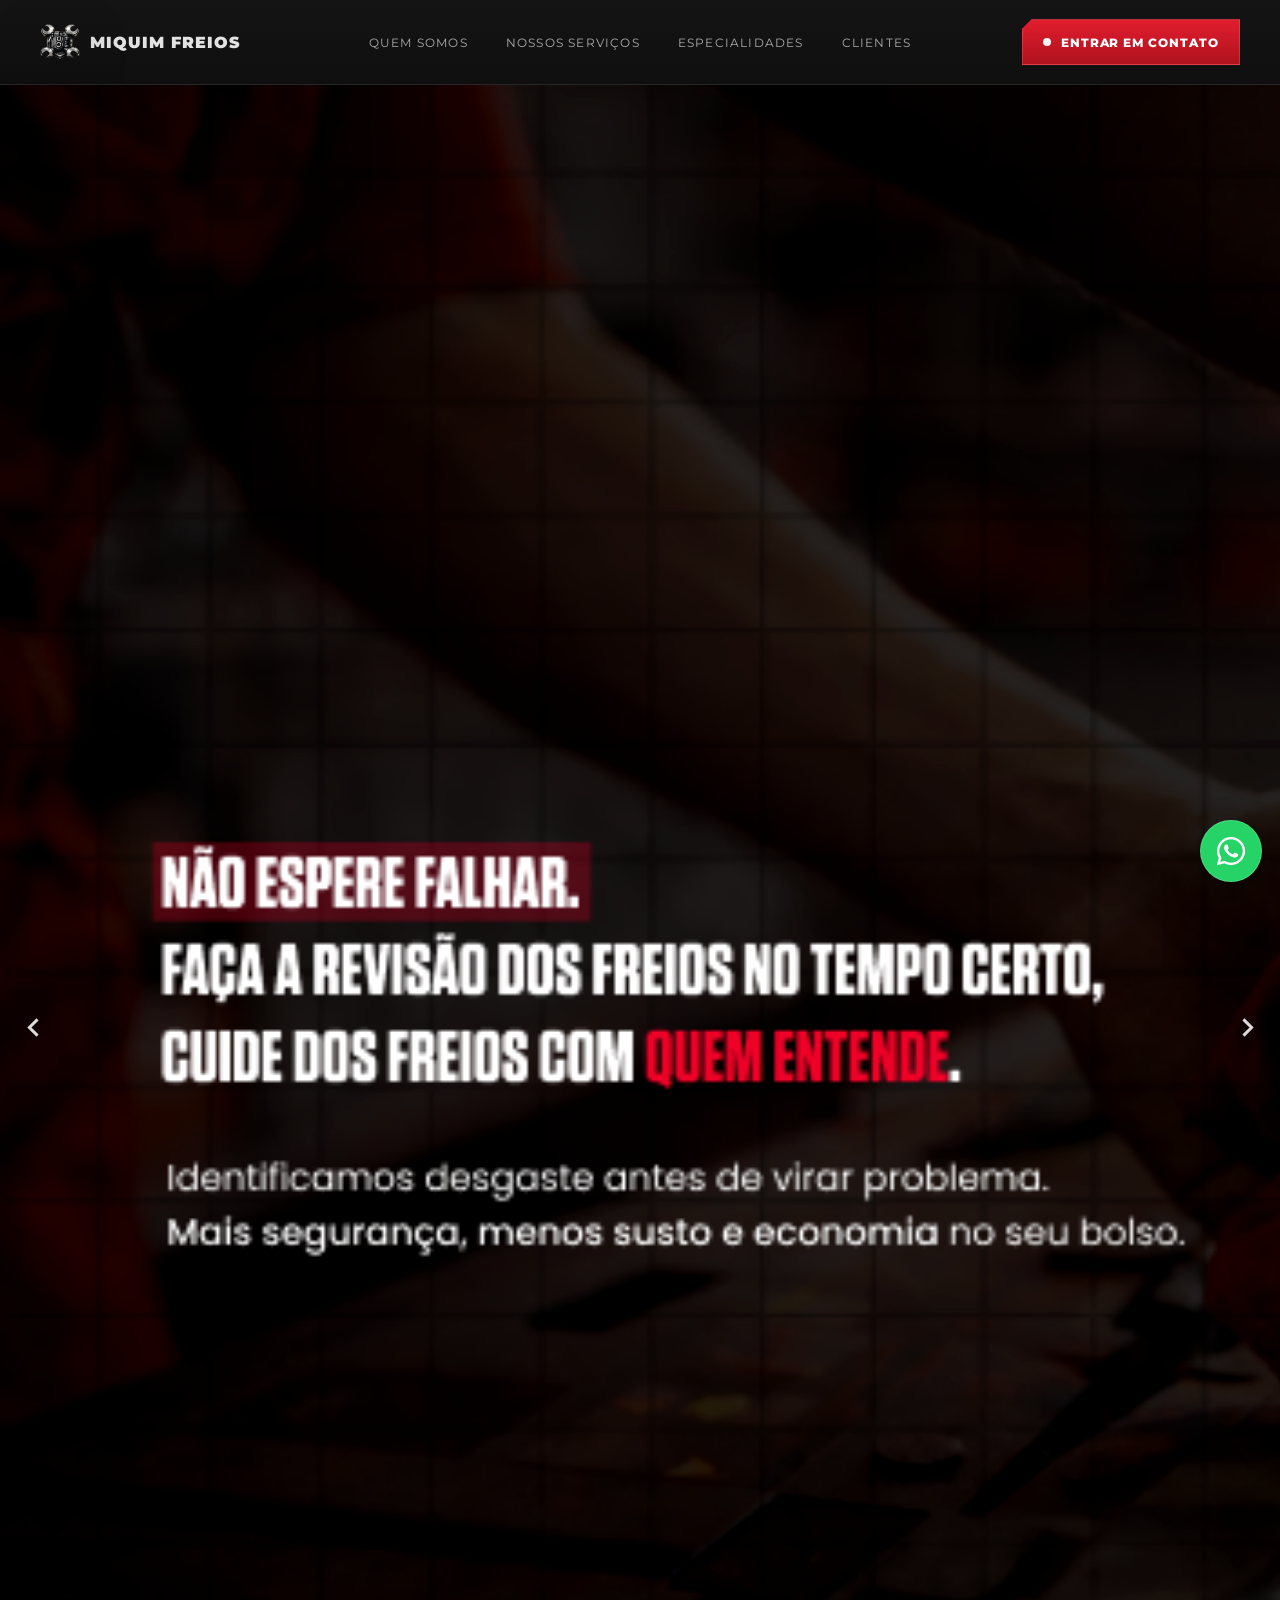
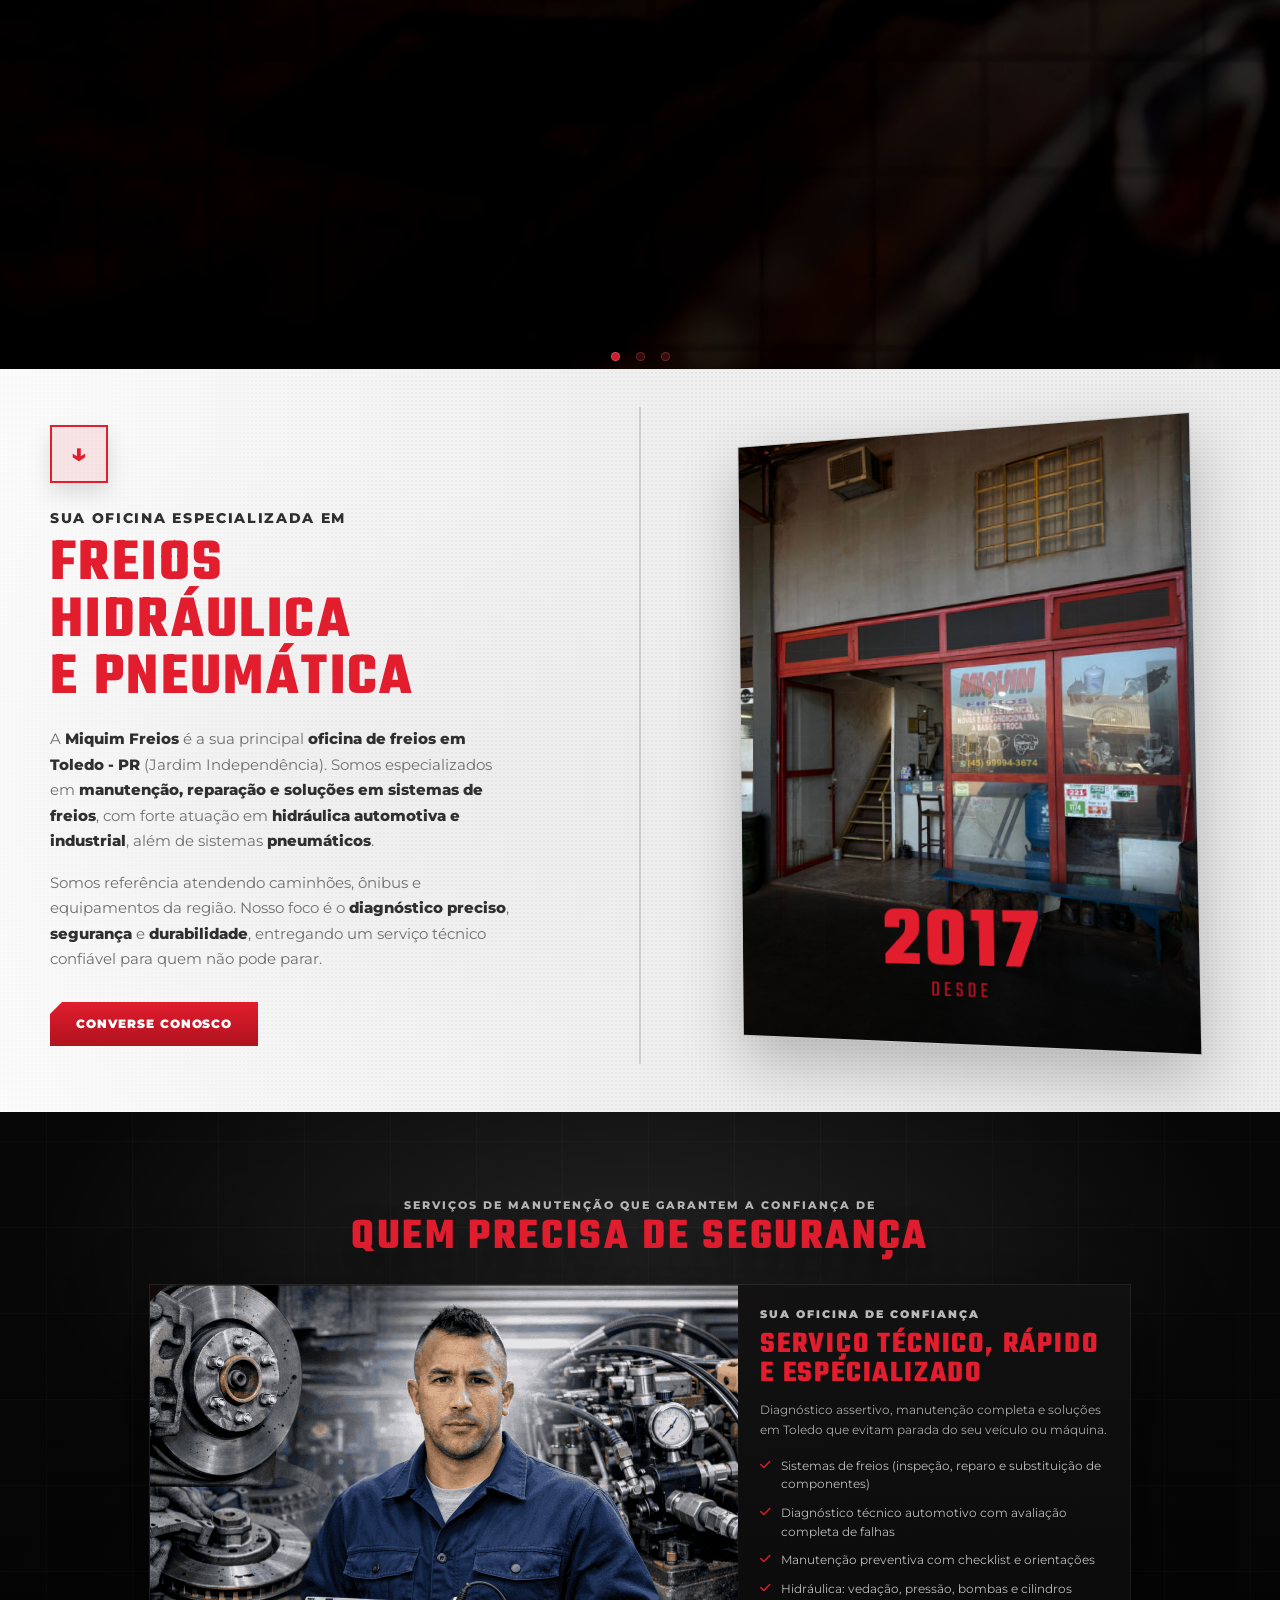
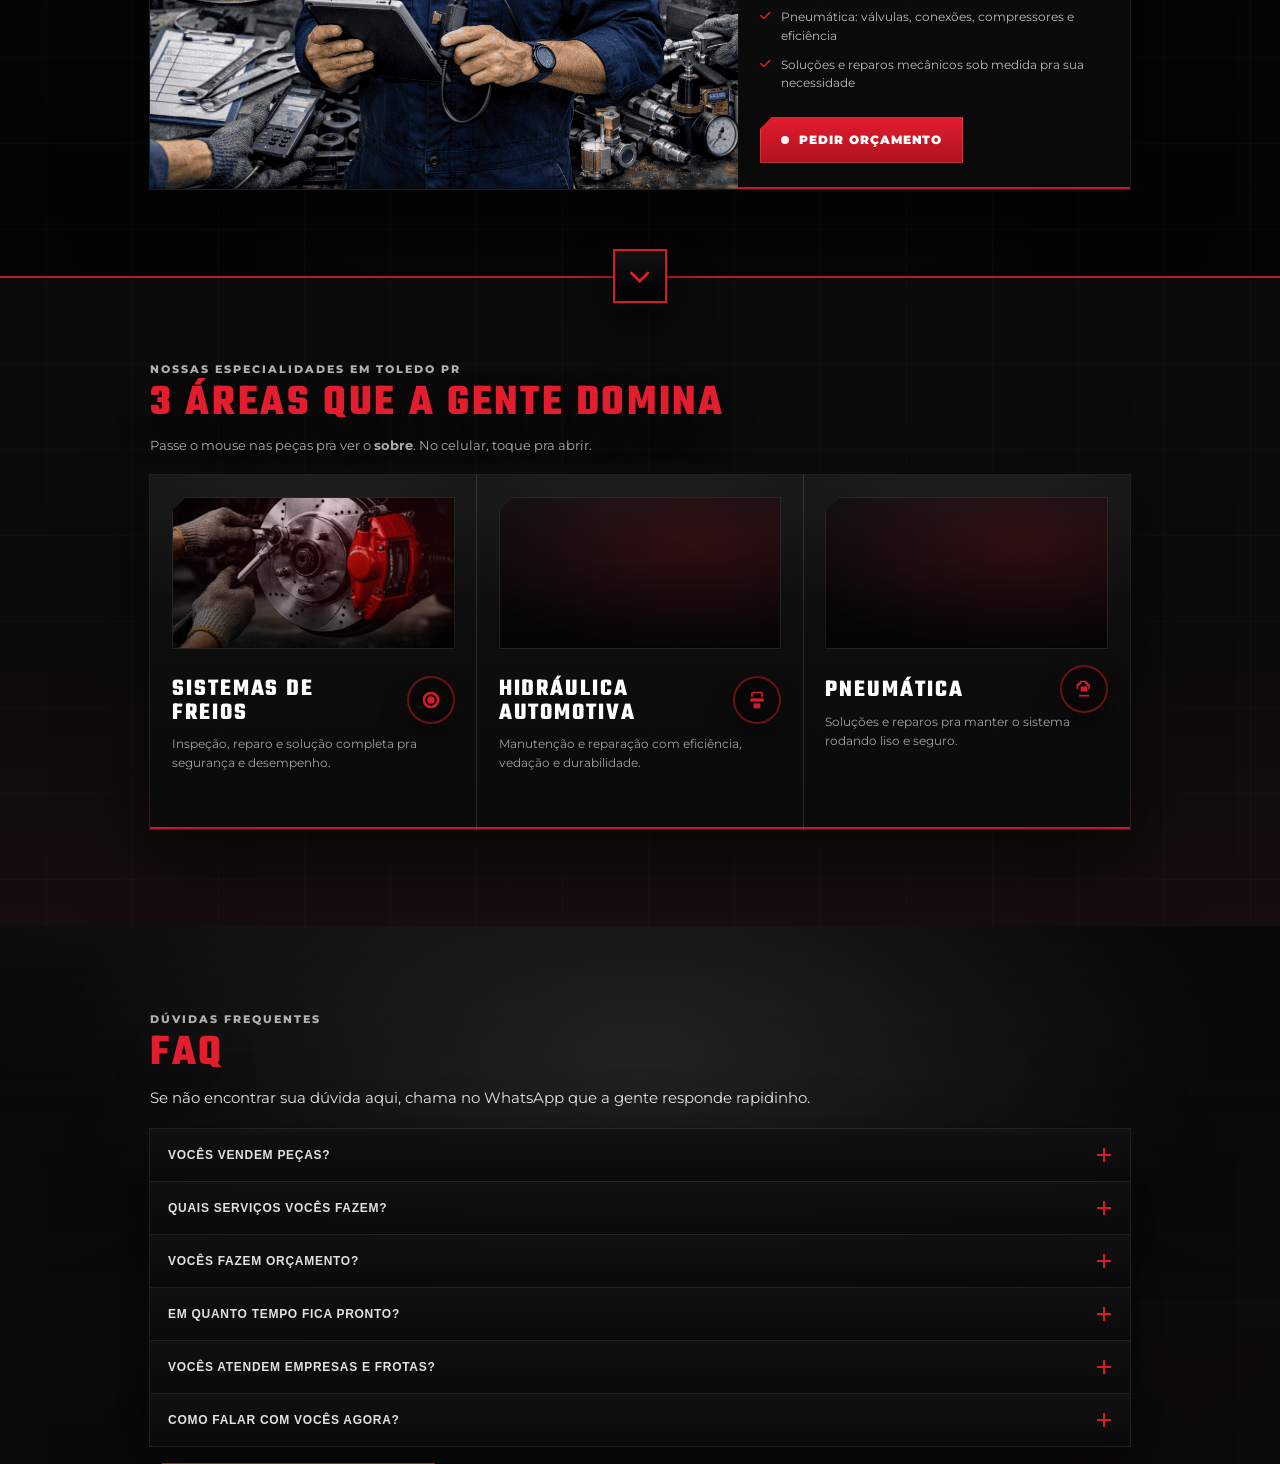
==== commit ec1730f4: "feat: melhorias SEO pt3" ====
--- a/index.html
+++ b/index.html
@@ -5,9 +5,23 @@
   <meta charset="UTF-8" />
   <meta name="viewport" content="width=device-width, initial-scale=1" />
   
-  <meta name="description" content="A Miquim Freios, localizada em Toledo - PR, é especializada em manutenção, reparação e soluções em sistemas de freios, equipamentos hidráulicos e pneumáticos." />
-  
-  <title>Miquim Freios</title>
+  <title>Oficina de Freios em Toledo PR | Hidráulica e Pneumática - Miquim</title>
+  <meta name="description" content="Procurando oficina de freios em Toledo - PR? A Miquim Freios é especialista em manutenção e reparação de freios, hidráulica automotiva e pneumática." />
+
+  <meta name="robots" content="index, follow, max-image-preview:large">
+
+  <link rel="canonical" href="https://miquimfreios.com.br/">
+
+  <meta property="og:type" content="website">
+  <meta property="og:title" content="Oficina de Freios em Toledo-PR | Miquim Freios">
+  <meta property="og:description" content="Sua oficina referência em sistemas de freios, hidráulica e pneumática em Toledo. Serviço técnico, rápido e confiável para caminhões e veículos.">
+  <meta property="og:url" content="https://miquimfreios.com.br/">
+  <meta property="og:image" content="https://miquimfreios.com.br/assets/img/miquimfoto.png">
+
+  <meta name="twitter:card" content="summary_large_image">
+  <meta name="twitter:title" content="Oficina de Freios e Hidráulica em Toledo | Miquim Freios">
+  <meta name="twitter:description" content="Diagnóstico assertivo, manutenção completa e soluções que evitam parada e dor de cabeça.">
+  <meta name="twitter:image" content="https://miquimfreios.com.br/assets/img/miquimfoto.png">
 
   <link rel="shortcut icon" href="assets/img/logo.ico" type="image/x-icon">
 
@@ -79,7 +93,7 @@
             <picture class="slide-picture">
               <source media="(max-width: 520px)" srcset="assets/img/MiquimSite1-mobile.png">
               <source media="(max-width: 980px)" srcset="assets/img/MiquimSite1-tablet.png">
-              <img class="slide-media" src="assets/img/MiquimSite1-pc.png" alt="Miquim Freios - Slide 1" fetchpriority="high" decoding="sync">
+              <img class="slide-media" src="assets/img/MiquimSite1-pc.png" alt="Miquim Freios - Oficina em Toledo" fetchpriority="high" decoding="sync">
             </picture>
           </div>
 
@@ -87,7 +101,7 @@
             <picture class="slide-picture">
               <source media="(max-width: 520px)" srcset="assets/img/MiquimSite2-mobile.png">
               <source media="(max-width: 980px)" srcset="assets/img/MiquimSite2-tablet.png">
-              <img class="slide-media" src="assets/img/MiquimSite2-pc.png" alt="Miquim Freios - Slide 2" loading="lazy" decoding="async">
+              <img class="slide-media" src="assets/img/MiquimSite2-pc.png" alt="Manutenção de freios e hidráulica" loading="lazy" decoding="async">
             </picture>
           </div>
 
@@ -95,7 +109,7 @@
             <picture class="slide-picture">
               <source media="(max-width: 520px)" srcset="assets/img/MiquimSite3-mobile.png">
               <source media="(max-width: 980px)" srcset="assets/img/MiquimSite3-tablet.png">
-              <img class="slide-media" src="assets/img/MiquimSite3-pc.png" alt="Miquim Freios - Slide 3" loading="lazy" decoding="async">
+              <img class="slide-media" src="assets/img/MiquimSite3-pc.png" alt="Equipe Miquim Freios Toledo PR" loading="lazy" decoding="async">
             </picture>
           </div>
 
@@ -114,22 +128,17 @@
       <div class="about-grid">
         <div class="about-left">
           <div class="downbox" aria-hidden="true"><span>↓</span></div>
-          <div class="about-kicker">Especialistas em</div>
+          <div class="about-kicker">Sua Oficina Especializada em</div>
           <h2 class="about-title">
             FREIOS<br />
             HIDRÁULICA<br />
             E PNEUMÁTICA
           </h2>
           <p class="about-copy">
-            A <strong>Miquim Freios</strong>, localizada em <strong>Toledo - PR</strong> (Jardim Independência), é
-            especializada em
-            <strong>manutenção, reparação e soluções em sistemas de freios</strong>, com forte atuação em
-            <strong>equipamentos hidráulicos</strong>, <strong>pneumáticos</strong> e veículos.
+            A <strong>Miquim Freios</strong> é a sua principal <strong>oficina de freios em Toledo - PR</strong> (Jardim Independência). Somos especializados em <strong>manutenção, reparação e soluções em sistemas de freios</strong>, com forte atuação em <strong>hidráulica automotiva e industrial</strong>, além de sistemas <strong>pneumáticos</strong>.
           </p>
           <p class="about-copy">
-            Atuamos com foco em <strong>diagnóstico preciso</strong>, <strong>segurança</strong> e
-            <strong>durabilidade</strong>,
-            entregando um serviço técnico confiável para quem não pode parar.
+            Somos referência atendendo caminhões, ônibus e equipamentos da região. Nosso foco é o <strong>diagnóstico preciso</strong>, <strong>segurança</strong> e <strong>durabilidade</strong>, entregando um serviço técnico confiável para quem não pode parar.
           </p>
           <a class="about-btn" target="_blank"
             href="https://wa.me/5545998096373?text=Ol%C3%A1%20Miquim%20Freios!%20Quero%20um%20or%C3%A7amento.">Converse
@@ -138,7 +147,7 @@
 
         <div class="about-right">
           <div class="tilt-wrap">
-            <img src="assets/img/miquim.jpeg" alt="Miquim Freios - Toledo PR" loading="lazy" decoding="async">
+            <img src="assets/img/miquim.jpeg" alt="Fachada da oficina Miquim Freios em Toledo PR" loading="lazy" decoding="async">
             <div class="badge-anos">
               <div class="anos-inner">
                 <div class="anos-num">2017</div>
@@ -155,7 +164,7 @@
   <section class="services" id="servicos">
     <div class="container">
       <div class="svc-head">
-        <p class="svc-kicker">SERVIÇOS QUE GARANTEM A CONFIANÇA DE</p>
+        <p class="svc-kicker">SERVIÇOS DE MANUTENÇÃO QUE GARANTEM A CONFIANÇA DE</p>
         <h2 class="svc-title">QUEM PRECISA DE SEGURANÇA</h2>
       </div>
 
@@ -163,23 +172,21 @@
         <div class="svc-video-grid">
 
           <div class="svc-video svc-image" aria-label="Imagem de apresentação">
-            <img class="svc-video-thumb" src="assets/img/miquimfoto.png" alt="Serviços — Miquim Freios"
+            <img class="svc-video-thumb" src="assets/img/miquimfoto.png" alt="Serviço de manutenção de freios Miquim"
               loading="lazy" decoding="async" onerror="this.src='assets/img/download.png'">
           </div>
 
           <div class="svc-side">
-            <p class="svc-side-kicker">O QUE VOCÊ ENCONTRA AQUI</p>
-            <h3 class="svc-side-title">Serviço técnico, rápido e confiável</h3>
-            <p class="svc-side-sub">Diagnóstico assertivo, manutenção completa e soluções que evitam parada e dor de
-              cabeça.</p>
+            <p class="svc-side-kicker">SUA OFICINA DE CONFIANÇA</p>
+            <h3 class="svc-side-title">Serviço técnico, rápido e especializado</h3>
+            <p class="svc-side-sub">Diagnóstico assertivo, manutenção completa e soluções em Toledo que evitam parada do seu veículo ou máquina.</p>
             <ul class="svc-list" aria-label="Lista de serviços">
-              <li><i class="fa-solid fa-check" aria-hidden="true"></i> Sistemas de freios (inspeção, reparo e substituição de componentes)
-              </li>
-              <li><i class="fa-solid fa-check" aria-hidden="true"></i> Diagnóstico técnico com avaliação completa de falhas</li>
+              <li><i class="fa-solid fa-check" aria-hidden="true"></i> Sistemas de freios (inspeção, reparo e substituição de componentes)</li>
+              <li><i class="fa-solid fa-check" aria-hidden="true"></i> Diagnóstico técnico automotivo com avaliação completa de falhas</li>
               <li><i class="fa-solid fa-check" aria-hidden="true"></i> Manutenção preventiva com checklist e orientações</li>
-              <li><i class="fa-solid fa-check" aria-hidden="true"></i> Equipamentos hidráulicos: vedação, pressão e reparação</li>
-              <li><i class="fa-solid fa-check" aria-hidden="true"></i> Equipamentos pneumáticos: válvulas, conexões e eficiência</li>
-              <li><i class="fa-solid fa-check" aria-hidden="true"></i> Soluções e reparos sob medida pra sua necessidade</li>
+              <li><i class="fa-solid fa-check" aria-hidden="true"></i> Hidráulica: vedação, pressão, bombas e cilindros</li>
+              <li><i class="fa-solid fa-check" aria-hidden="true"></i> Pneumática: válvulas, conexões, compressores e eficiência</li>
+              <li><i class="fa-solid fa-check" aria-hidden="true"></i> Soluções e reparos mecânicos sob medida pra sua necessidade</li>
             </ul>
             <a class="svc-side-cta" target="_blank"
               href="https://wa.me/5545998096373?text=Ol%C3%A1%20Miquim%20Freios!%20Quero%20um%20or%C3%A7amento.">
@@ -207,7 +214,7 @@
     <div class="container">
       <div class="spec-head">
         <div class="spec-left">
-          <p class="spec-kicker">ESPECIALIDADES</p>
+          <p class="spec-kicker">NOSSAS ESPECIALIDADES EM TOLEDO PR</p>
           <h2 class="spec-title">3 ÁREAS QUE A GENTE DOMINA</h2>
           <p class="spec-sub">Passe o mouse nas peças pra ver o <strong>sobre</strong>. No celular, toque pra abrir.</p>
         </div>
@@ -218,7 +225,7 @@
 
           <article class="spec-card" tabindex="0" aria-label="Sistemas de Freios — ver sobre">
             <div class="spec-media">
-              <img src="assets/img/freios.png" alt="Peça de freio" loading="lazy" decoding="async" onerror="this.src='assets/img/download.png'">
+              <img src="assets/img/freios.png" alt="Manutenção de freios automotivos" loading="lazy" decoding="async" onerror="this.src='assets/img/download.png'">
             </div>
             <div class="spec-topline">
               <h3 class="spec-h3">Sistemas de Freios</h3>
@@ -243,11 +250,11 @@
 
           <article class="spec-card" tabindex="0" aria-label="Hidráulica — ver sobre">
             <div class="spec-media">
-              <img src="assets/img/hidraulica.png" alt="Componente hidráulico" loading="lazy" decoding="async"
+              <img src="assets/img/hidraulica.png" alt="Reparo em sistemas hidráulicos" loading="lazy" decoding="async"
                 onerror="this.src='assets/img/download.png'">
             </div>
             <div class="spec-topline">
-              <h3 class="spec-h3">Hidráulica</h3>
+              <h3 class="spec-h3">Hidráulica Automotiva</h3>
               <div class="spec-ico" aria-hidden="true">
                 <svg viewBox="0 0 24 24">
                   <path d="M7 2h10a2 2 0 0 1 2 2v4h-2V4H7v4H5V4a2 2 0 0 1 2-2z" />
@@ -270,7 +277,7 @@
 
           <article class="spec-card" tabindex="0" aria-label="Pneumática — ver sobre">
             <div class="spec-media">
-              <img src="assets/img/pneumatica.png" alt="Componente pneumático" loading="lazy" decoding="async"
+              <img src="assets/img/pneumatica.png" alt="Manutenção pneumática" loading="lazy" decoding="async"
                 onerror="this.src='assets/img/download.png'">
             </div>
             <div class="spec-topline">
@@ -324,7 +331,6 @@
             </p>
           </div>
         </div>
-
         <div class="faq-item">
           <button class="faq-q" type="button" aria-expanded="false">
             <span>Quais serviços vocês fazem?</span>
@@ -333,13 +339,10 @@
           <div class="faq-a" hidden>
             <p>
               Fazemos <strong>manutenção, reparação e diagnóstico</strong> em <strong>sistemas de freios</strong>,
-              além de soluções em <strong>hidráulica</strong> e <strong>pneumática</strong> (vedações, vazamentos,
-              pressão,
-              válvulas, conexões e ajustes).
+              além de soluções em <strong>hidráulica automotiva e industrial</strong> e <strong>pneumática</strong>.
             </p>
           </div>
         </div>
-
         <div class="faq-item">
           <button class="faq-q" type="button" aria-expanded="false">
             <span>Vocês fazem orçamento?</span>
@@ -352,7 +355,6 @@
             </p>
           </div>
         </div>
-
         <div class="faq-item">
           <button class="faq-q" type="button" aria-expanded="false">
             <span>Em quanto tempo fica pronto?</span>
@@ -365,7 +367,6 @@
             </p>
           </div>
         </div>
-
         <div class="faq-item">
           <button class="faq-q" type="button" aria-expanded="false">
             <span>Vocês atendem empresas e frotas?</span>
@@ -373,12 +374,11 @@
           </button>
           <div class="faq-a" hidden>
             <p>
-              <strong>Sim.</strong> Atendemos empresas, manutenção preventiva e demandas recorrentes.
-              Se for frota/equipamento de trabalho, a gente prioriza <strong>segurança e redução de parada</strong>.
+              <strong>Sim.</strong> Atendemos empresas, manutenção preventiva e demandas recorrentes em Toledo e região.
+              Priorizamos <strong>segurança e redução de parada</strong> da sua frota.
             </p>
           </div>
         </div>
-
         <div class="faq-item">
           <button class="faq-q" type="button" aria-expanded="false">
             <span>Como falar com vocês agora?</span>
@@ -409,21 +409,11 @@
       <div class="rv-top">
         <div class="rv-left">
           <div class="rv-stars" aria-hidden="true">
-            <svg viewBox="0 0 24 24">
-              <path d="M12 17.3l-6.2 3.7 1.7-7.1-5.5-4.8 7.2-.6L12 2l2.8 6.5 7.2.6-5.5 4.8 1.7 7.1z" />
-            </svg>
-            <svg viewBox="0 0 24 24">
-              <path d="M12 17.3l-6.2 3.7 1.7-7.1-5.5-4.8 7.2-.6L12 2l2.8 6.5 7.2.6-5.5 4.8 1.7 7.1z" />
-            </svg>
-            <svg viewBox="0 0 24 24">
-              <path d="M12 17.3l-6.2 3.7 1.7-7.1-5.5-4.8 7.2-.6L12 2l2.8 6.5 7.2.6-5.5 4.8 1.7 7.1z" />
-            </svg>
-            <svg viewBox="0 0 24 24">
-              <path d="M12 17.3l-6.2 3.7 1.7-7.1-5.5-4.8 7.2-.6L12 2l2.8 6.5 7.2.6-5.5 4.8 1.7 7.1z" />
-            </svg>
-            <svg viewBox="0 0 24 24">
-              <path d="M12 17.3l-6.2 3.7 1.7-7.1-5.5-4.8 7.2-.6L12 2l2.8 6.5 7.2.6-5.5 4.8 1.7 7.1z" />
-            </svg>
+            <svg viewBox="0 0 24 24"><path d="M12 17.3l-6.2 3.7 1.7-7.1-5.5-4.8 7.2-.6L12 2l2.8 6.5 7.2.6-5.5 4.8 1.7 7.1z" /></svg>
+            <svg viewBox="0 0 24 24"><path d="M12 17.3l-6.2 3.7 1.7-7.1-5.5-4.8 7.2-.6L12 2l2.8 6.5 7.2.6-5.5 4.8 1.7 7.1z" /></svg>
+            <svg viewBox="0 0 24 24"><path d="M12 17.3l-6.2 3.7 1.7-7.1-5.5-4.8 7.2-.6L12 2l2.8 6.5 7.2.6-5.5 4.8 1.7 7.1z" /></svg>
+            <svg viewBox="0 0 24 24"><path d="M12 17.3l-6.2 3.7 1.7-7.1-5.5-4.8 7.2-.6L12 2l2.8 6.5 7.2.6-5.5 4.8 1.7 7.1z" /></svg>
+            <svg viewBox="0 0 24 24"><path d="M12 17.3l-6.2 3.7 1.7-7.1-5.5-4.8 7.2-.6L12 2l2.8 6.5 7.2.6-5.5 4.8 1.7 7.1z" /></svg>
           </div>
           <p class="rv-kicker">CLIENTES QUE CONFIAM</p>
           <h2 class="rv-title">SEGURANÇA<br>QUE VIRA<br>REFERÊNCIA</h2>
@@ -616,6 +606,111 @@
 
   <script src="https://cdn.jsdelivr.net/npm/swiper@11/swiper-bundle.min.js" defer></script>
   <script src="assets/js/scripts.js" defer></script>
+
+  <script type="application/ld+json">
+  {
+    "@context": "https://schema.org",
+    "@type": ["AutoRepair", "LocalBusiness"],
+    "name": "Miquim Freios",
+    "image": "https://miquimfreios.com.br/assets/img/logo.png",
+    "url": "https://miquimfreios.com.br/",
+    "telephone": "+55-45-99809-6373",
+    "address": {
+      "@type": "PostalAddress",
+      "streetAddress": "Rua Presidente Juscelino Kubitschek de Oliveira, 151",
+      "addressLocality": "Toledo",
+      "addressRegion": "PR",
+      "postalCode": "85906-568",
+      "addressCountry": "BR"
+    },
+    "areaServed": ["Toledo PR", "região de Toledo"],
+    "sameAs": [
+      "https://wa.me/5545998096373",
+      "https://www.instagram.com/miquinbogado/",
+      "https://www.facebook.com/miquim.freiois/?locale=pt_BR"
+    ],
+    "logo": "https://miquimfreios.com.br/assets/img/logo.png",
+    "hasOfferCatalog": {
+      "@type": "OfferCatalog",
+      "name": "Especialidades",
+      "itemListElement": [{
+        "@type": "OfferCatalog",
+        "name": "Sistemas de Freios",
+        "itemListElement": [{"@type":"Offer","itemOffered":{"@type":"Service","name":"Manutenção de freios automotivos, inspeção, reparo e solução completa pra segurança e desempenho em Toledo."}}]
+      },{
+        "@type": "OfferCatalog",
+        "name": "Hidráulica Automotiva",
+        "itemListElement": [{"@type":"Offer","itemOffered":{"@type":"Service","name":"Manutenção e reparação de hidráulica com eficiência, vedação e durabilidade."}}]
+      },{
+        "@type": "OfferCatalog",
+        "name": "Pneumática",
+        "itemListElement": [{"@type":"Offer","itemOffered":{"@type":"Service","name":"Soluções e reparos em sistemas pneumáticos pra manter o sistema rodando seguro."}}]
+      }]
+    },
+    "aggregateRating": {
+      "@type": "AggregateRating",
+      "ratingValue": "5.0",
+      "reviewCount": "3"
+    }
+  }
+  </script>
+
+  <script type="application/ld+json">
+  {
+   "@context": "https://schema.org",
+   "@type": "FAQPage",
+   "mainEntity": [
+    {
+     "@type": "Question",
+     "name": "Vocês vendem peças?",
+     "acceptedAnswer": {
+      "@type": "Answer",
+      "text": "Sim. Trabalhamos com peças e componentes relacionados a freios, hidráulica e pneumática. Pra confirmar disponibilidade e preço, é só chamar no WhatsApp com a foto/medida ou modelo do equipamento."
+     }
+    },
+    {
+     "@type": "Question",
+     "name": "Quais serviços vocês fazem?",
+     "acceptedAnswer": {
+      "@type": "Answer",
+      "text": "Fazemos manutenção, reparação e diagnóstico em sistemas de freios, além de soluções em hidráulica automotiva e industrial e pneumática."
+     }
+    },
+    {
+     "@type": "Question",
+     "name": "Vocês fazem orçamento?",
+     "acceptedAnswer": {
+      "@type": "Answer",
+      "text": "Sim. O orçamento depende do tipo de peça/serviço e do estado do sistema. A gente avalia e te passa o que precisa ser feito com transparência."
+     }
+    },
+    {
+     "@type": "Question",
+     "name": "Em quanto tempo fica pronto?",
+     "acceptedAnswer": {
+      "@type": "Answer",
+      "text": "Varia conforme a complexidade e a disponibilidade de peças. Em muitos casos dá pra resolver no mesmo dia. Pra te dar um prazo real, chama no WhatsApp com os detalhes do problema."
+     }
+    },
+    {
+     "@type": "Question",
+     "name": "Vocês atendem empresas e frotas?",
+     "acceptedAnswer": {
+      "@type": "Answer",
+      "text": "Sim. Atendemos empresas, manutenção preventiva e demandas recorrentes em Toledo e região. Priorizamos segurança e redução de parada da sua frota."
+     }
+    },
+    {
+     "@type": "Question",
+     "name": "Como falar com vocês agora?",
+     "acceptedAnswer": {
+      "@type": "Answer",
+      "text": "É só clicar no botão flutuante do WhatsApp aqui do site e mandar mensagem. Se preferir, também dá pra ligar no número informado no rodapé."
+     }
+    }
+   ]
+  }
+  </script>
+
 </body>
-
 </html>
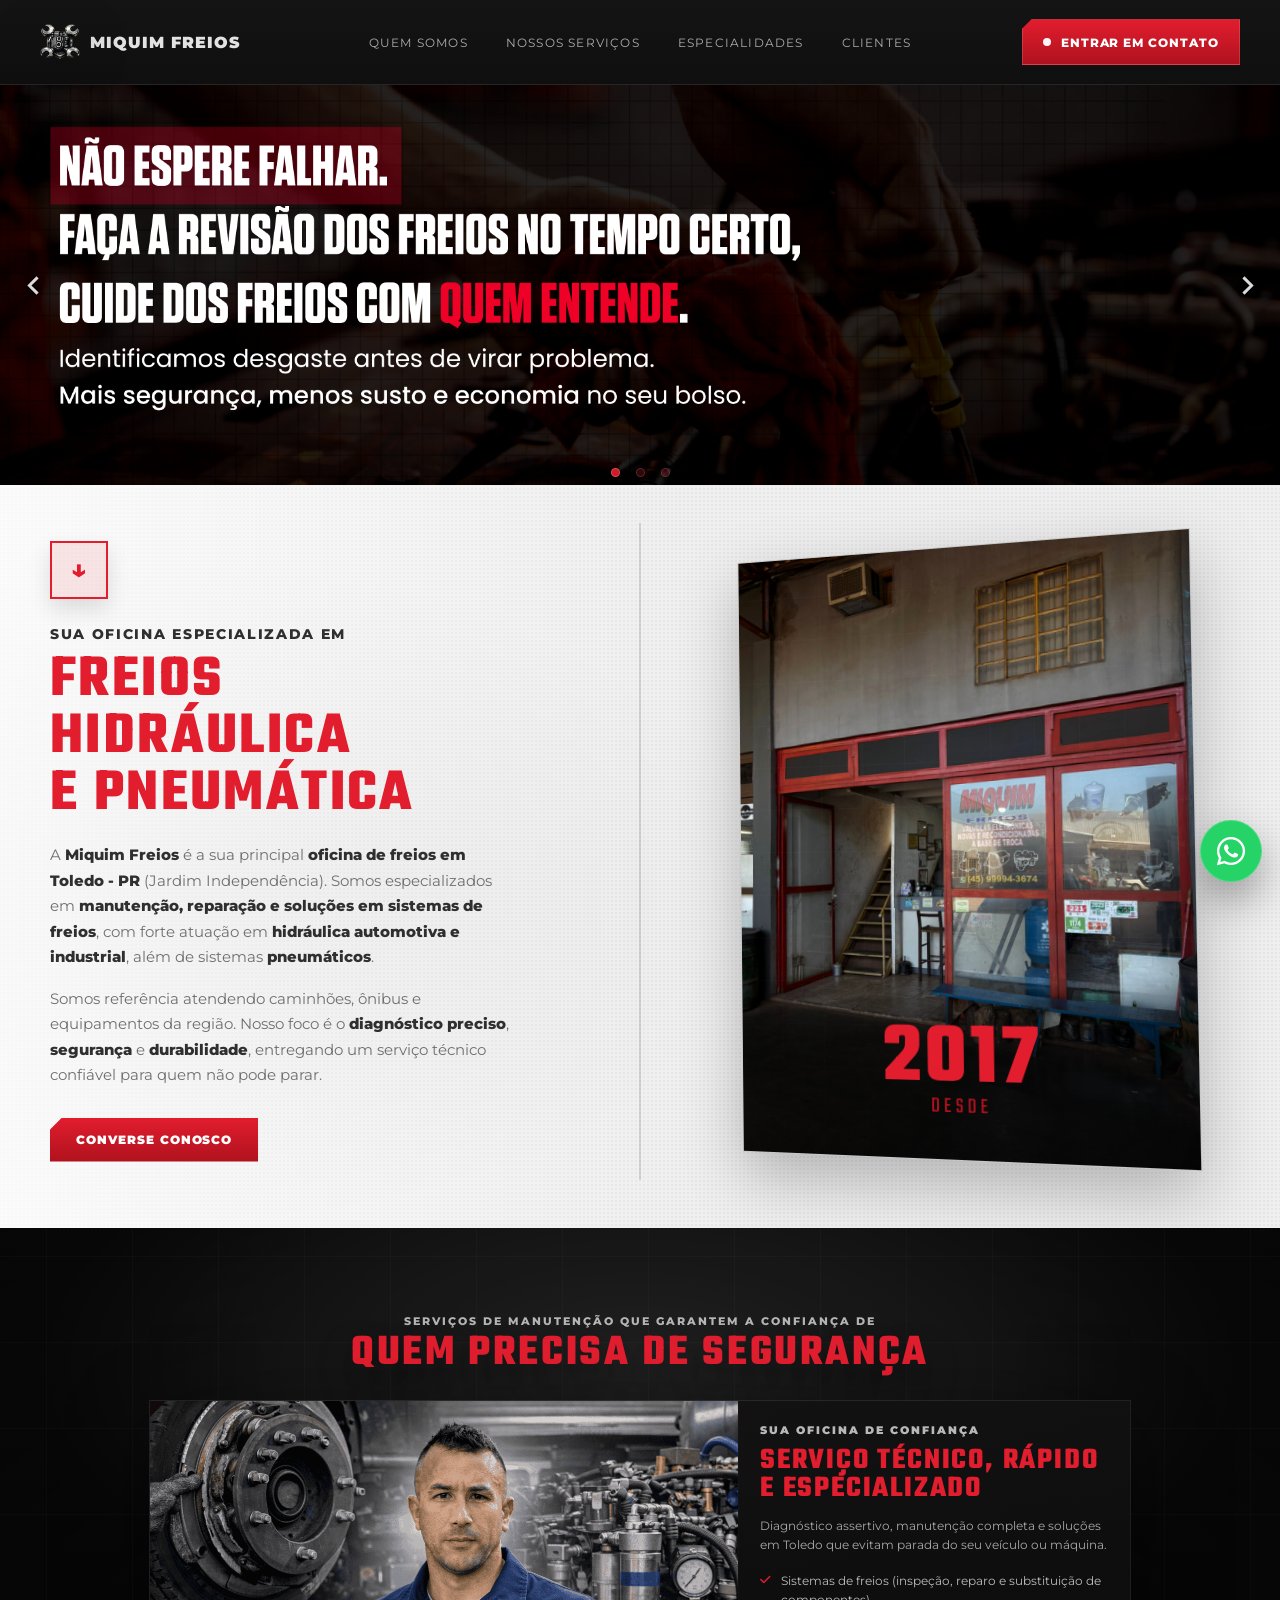
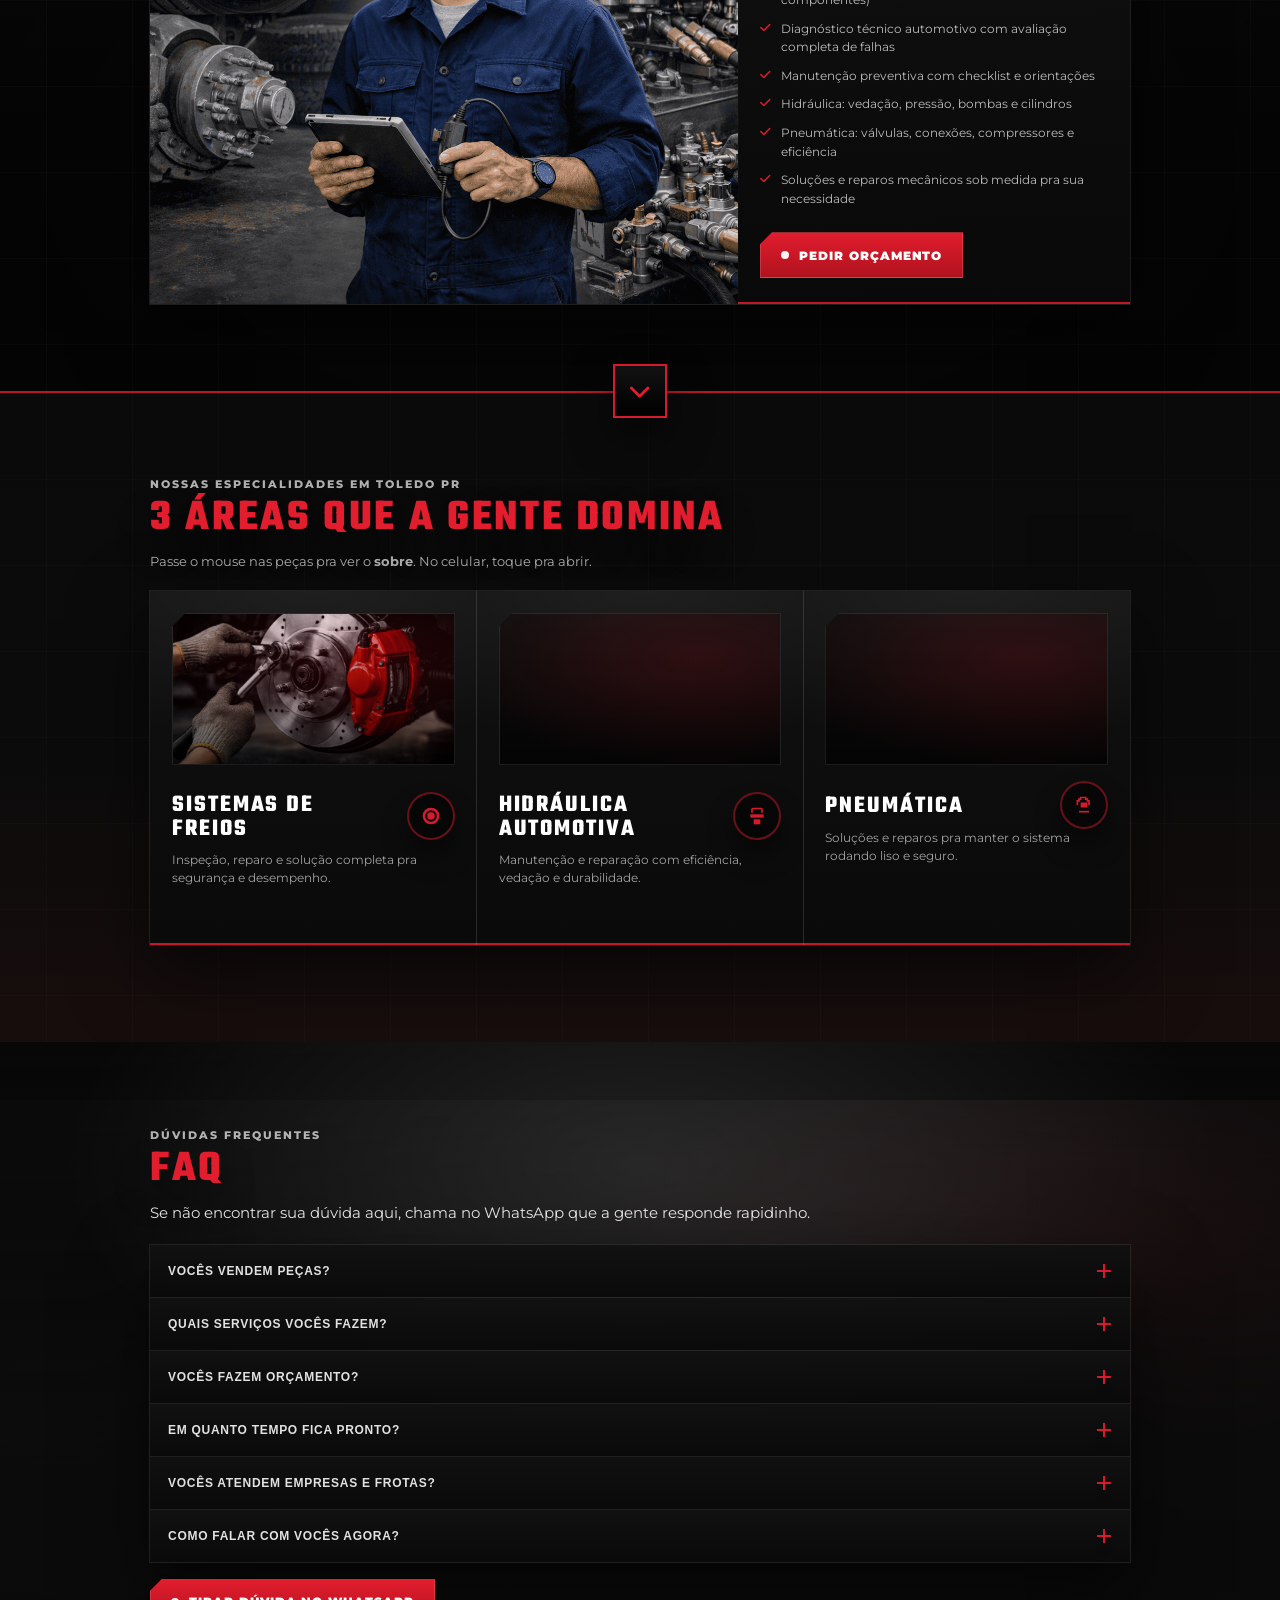
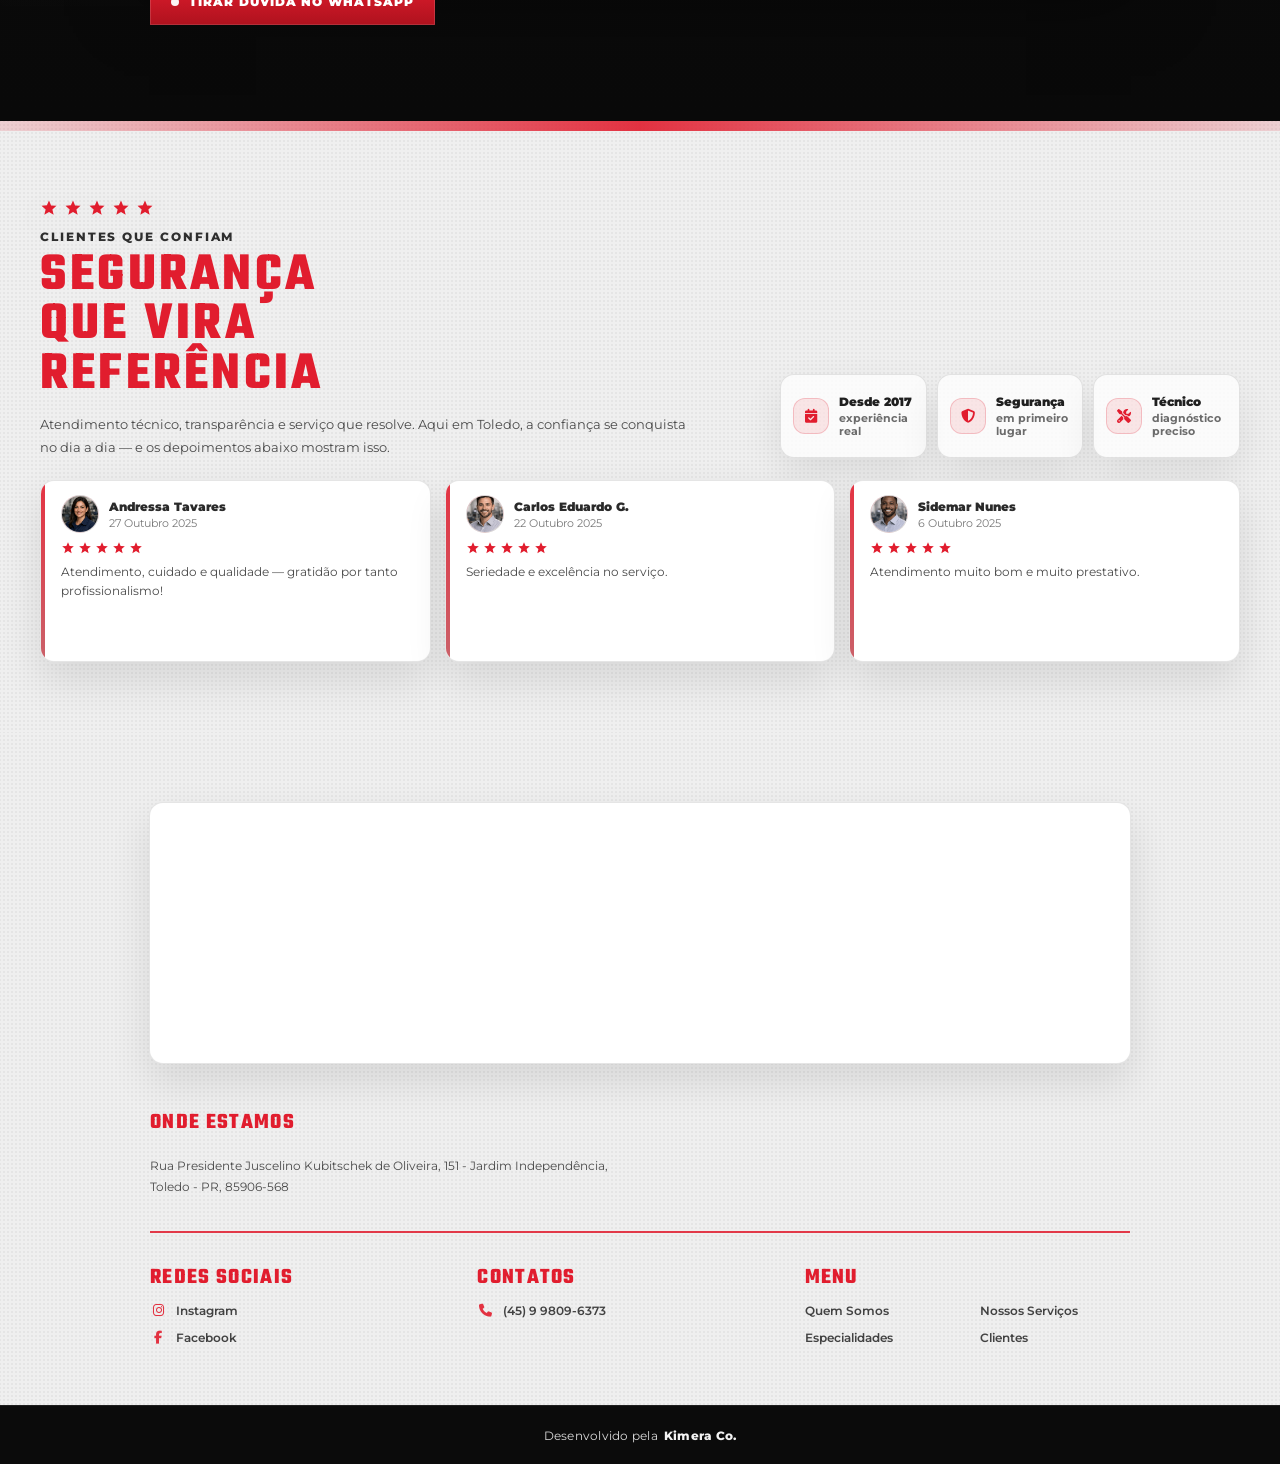
==== commit 27ee410b: "insta" ====
--- a/index.html
+++ b/index.html
@@ -172,7 +172,7 @@
         <div class="svc-video-grid">
 
           <div class="svc-video svc-image" aria-label="Imagem de apresentação">
-            <img class="svc-video-thumb" src="assets/img/miquimfoto.png" alt="Serviço de manutenção de freios Miquim"
+            <img class="svc-video-thumb" src="assets/img/miquimnafirma.png" alt="Serviço de manutenção de freios Miquim"
               loading="lazy" decoding="async" onerror="this.src='assets/img/download.png'">
           </div>
 
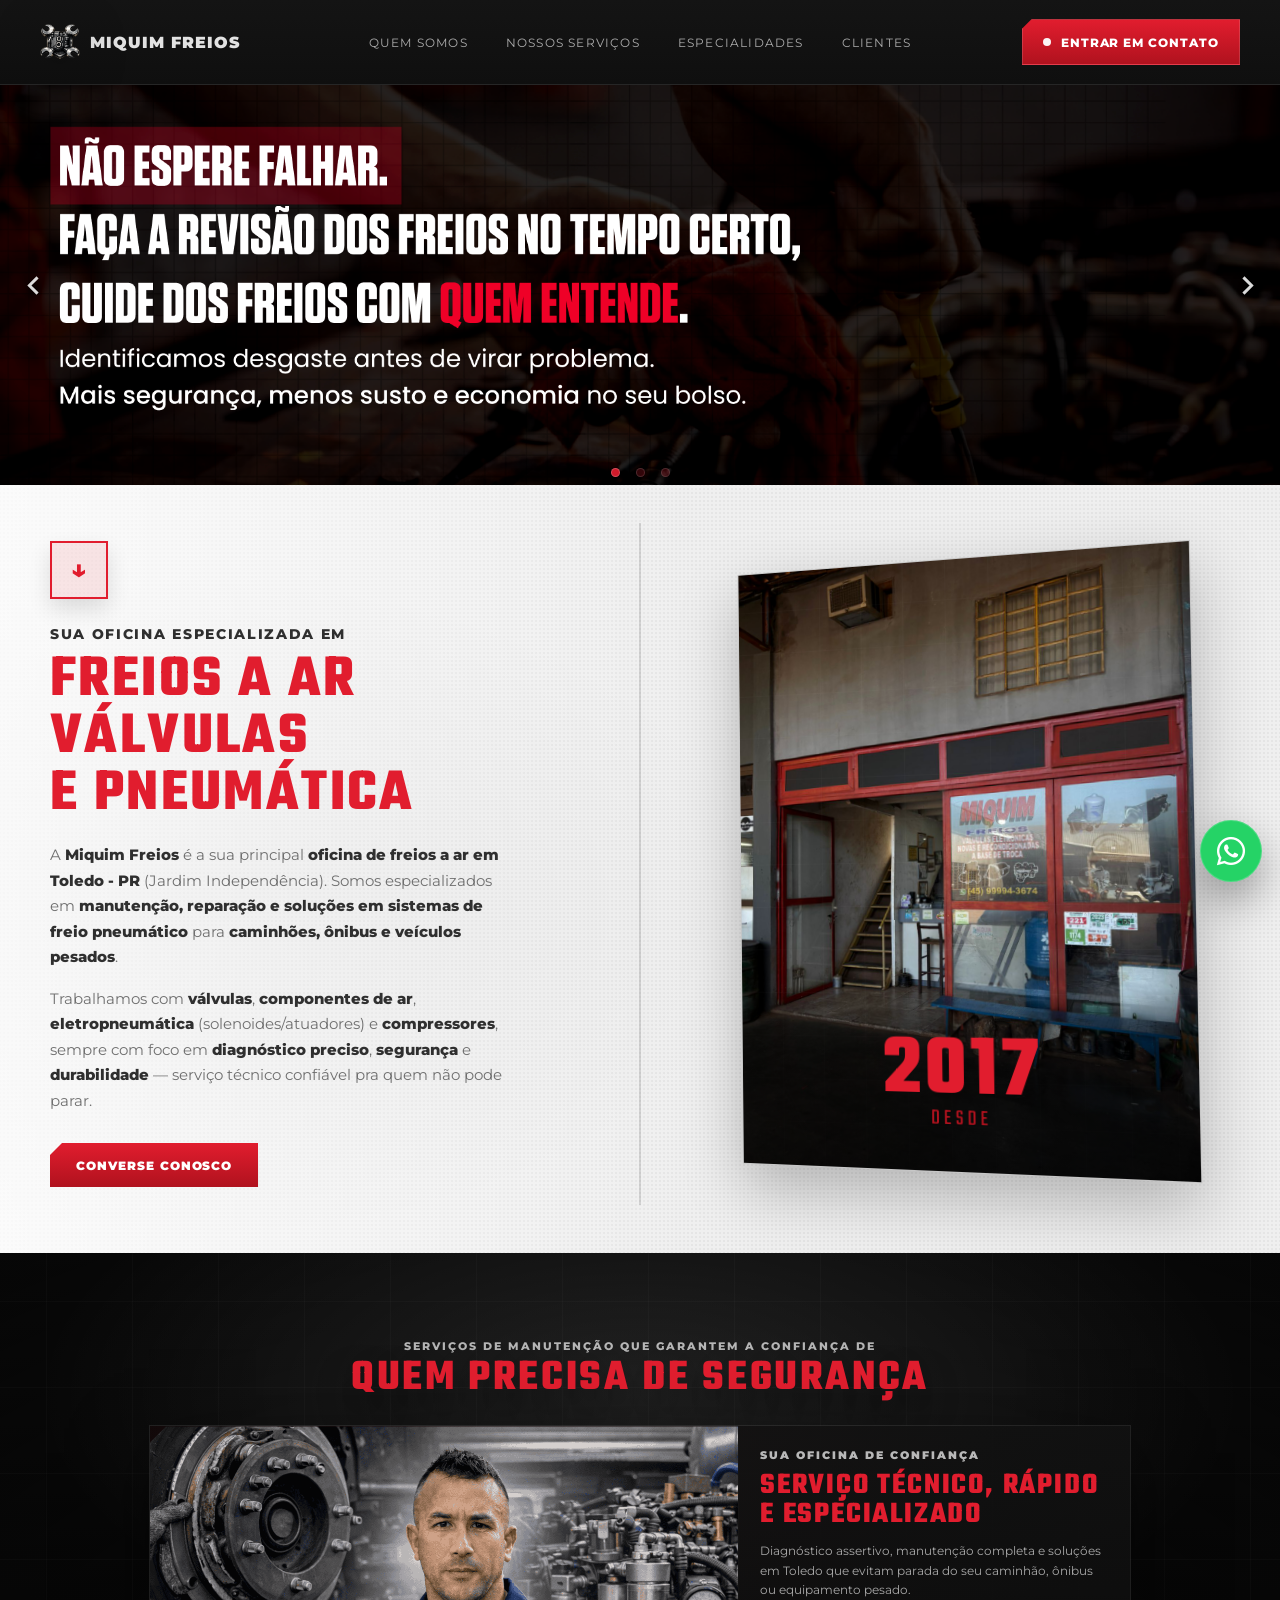
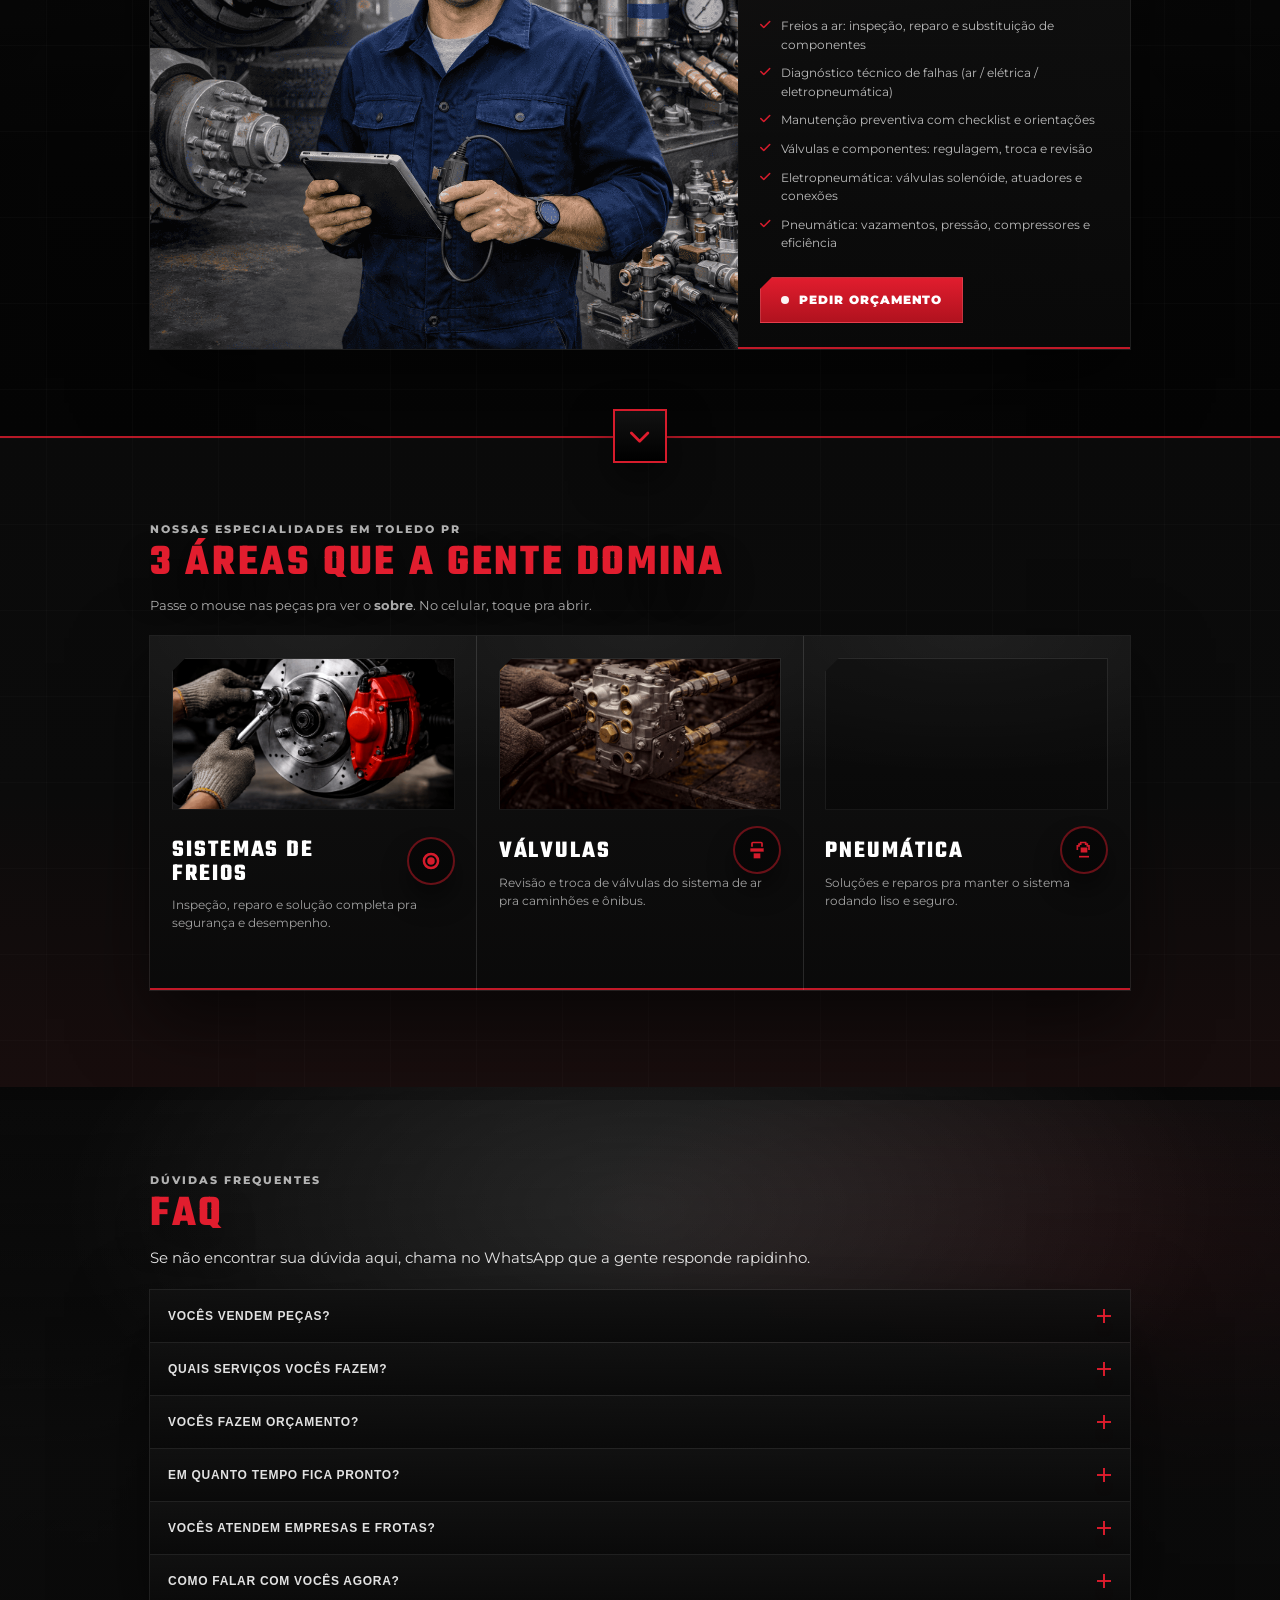
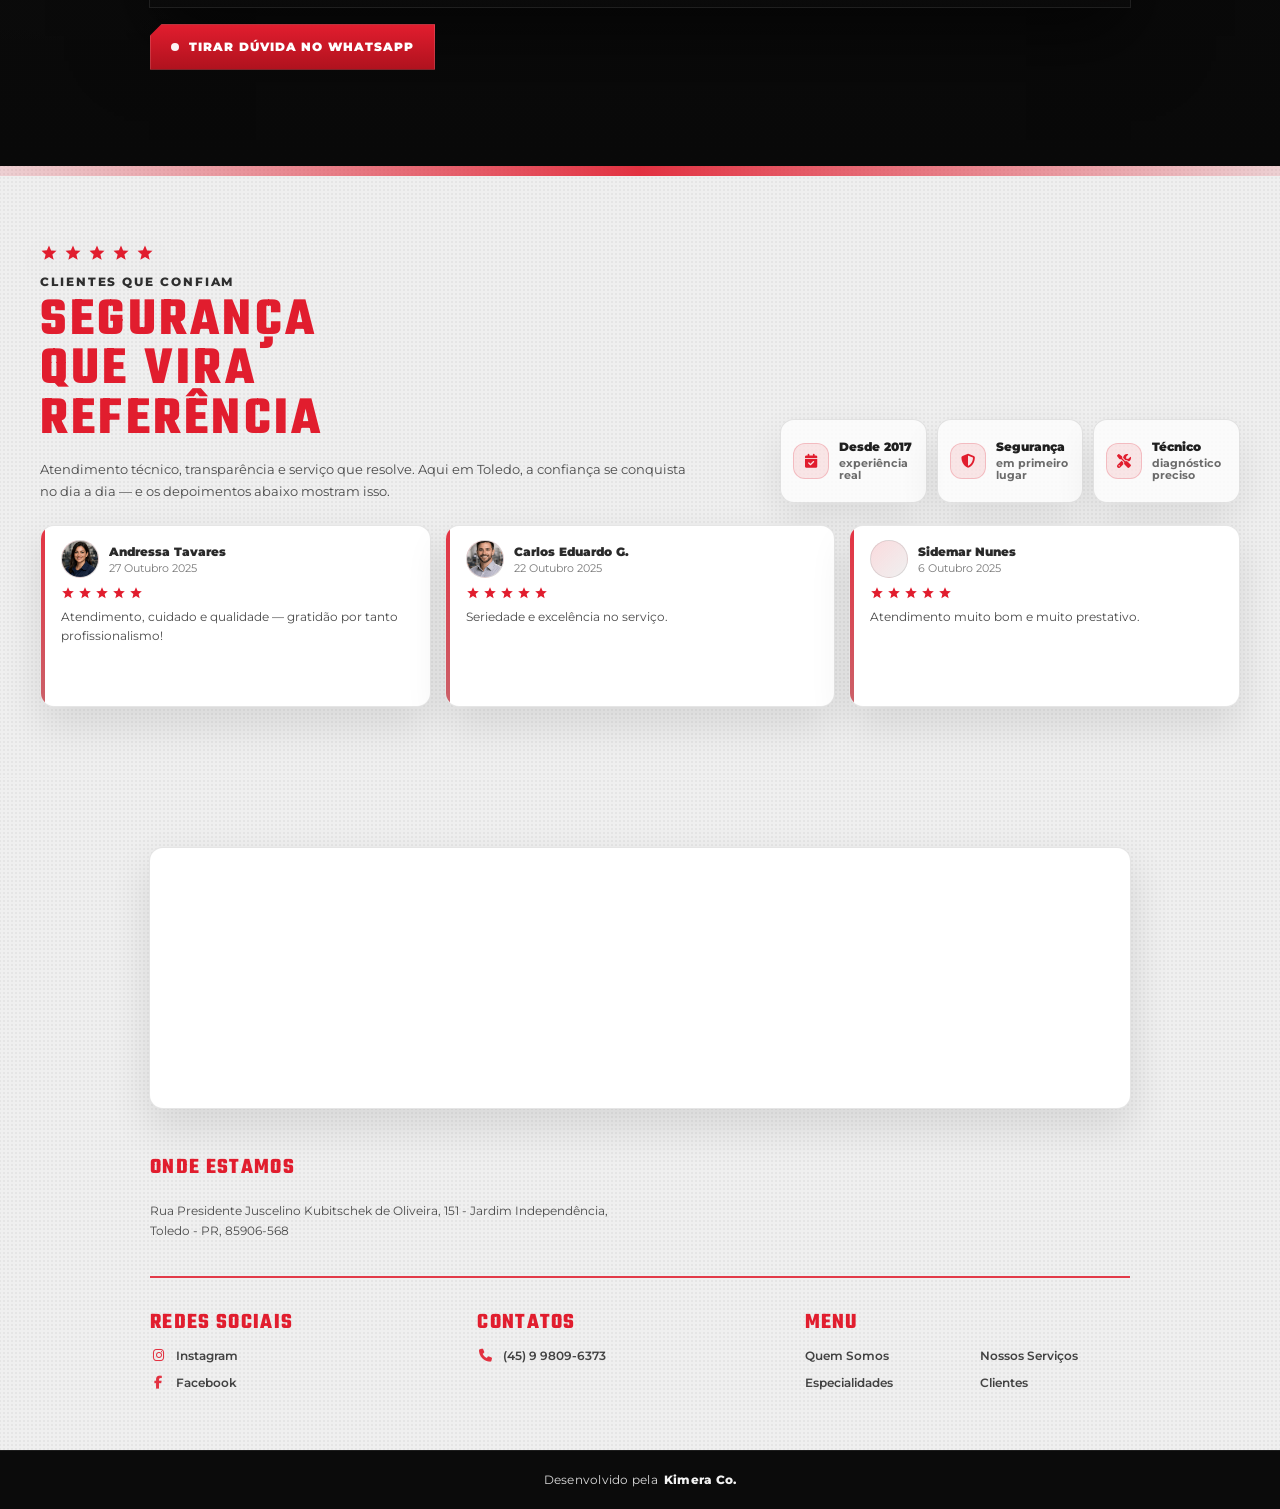
==== commit 4893638f: "feat: ajustes sobre hidro" ====
--- a/index.html
+++ b/index.html
@@ -4,39 +4,47 @@
 <head>
   <meta charset="UTF-8" />
   <meta name="viewport" content="width=device-width, initial-scale=1" />
-  
-  <title>Oficina de Freios em Toledo PR | Hidráulica e Pneumática - Miquim</title>
-  <meta name="description" content="Procurando oficina de freios em Toledo - PR? A Miquim Freios é especialista em manutenção e reparação de freios, hidráulica automotiva e pneumática." />
+
+  <title>Miquim Freios - Oficina de Freios a Ar em Toledo PR | Eletropneumática e Válvulas</title>
+  <meta name="description"
+    content="Procurando oficina de freios a ar em Toledo - PR? A Miquim Freios é especialista em sistemas pneumáticos de caminhões e ônibus: freio a ar, válvulas, eletropneumática e compressores." />
 
   <meta name="robots" content="index, follow, max-image-preview:large">
 
   <link rel="canonical" href="https://miquimfreios.com.br/">
 
   <meta property="og:type" content="website">
-  <meta property="og:title" content="Oficina de Freios em Toledo-PR | Miquim Freios">
-  <meta property="og:description" content="Sua oficina referência em sistemas de freios, hidráulica e pneumática em Toledo. Serviço técnico, rápido e confiável para caminhões e veículos.">
+  <meta property="og:title" content="Oficina de Freios a Ar em Toledo-PR | Miquim Freios">
+  <meta property="og:description"
+    content="Referência em freio a ar, válvulas, pneumática e eletropneumática para caminhões e ônibus em Toledo. Serviço técnico, rápido e confiável pra quem não pode parar.">
   <meta property="og:url" content="https://miquimfreios.com.br/">
   <meta property="og:image" content="https://miquimfreios.com.br/assets/img/miquimfoto.png">
 
   <meta name="twitter:card" content="summary_large_image">
-  <meta name="twitter:title" content="Oficina de Freios e Hidráulica em Toledo | Miquim Freios">
-  <meta name="twitter:description" content="Diagnóstico assertivo, manutenção completa e soluções que evitam parada e dor de cabeça.">
+  <meta name="twitter:title" content="Freios a Ar pneumática e Eletropneumática em Toledo | Miquim Freios">
+  <meta name="twitter:description"
+    content="Diagnóstico assertivo, manutenção completa e soluções em freios a ar, válvulas, compressores, pneumática e eletropneumática.">
   <meta name="twitter:image" content="https://miquimfreios.com.br/assets/img/miquimfoto.png">
 
   <link rel="shortcut icon" href="assets/img/logo.ico" type="image/x-icon">
 
   <link rel="preconnect" href="https://fonts.googleapis.com">
   <link rel="preconnect" href="https://fonts.gstatic.com" crossorigin>
-  <link href="https://fonts.googleapis.com/css2?family=Montserrat:wght@400;500;600;700;800;900&family=Teko:wght@400;500;600;700&display=swap" rel="stylesheet">
+  <link
+    href="https://fonts.googleapis.com/css2?family=Montserrat:wght@400;500;600;700;800;900&family=Teko:wght@400;500;600;700&display=swap"
+    rel="stylesheet">
 
   <link rel="preload" as="image" href="assets/img/MiquimSite1-mobile.png" media="(max-width: 520px)">
   <link rel="preload" as="image" href="assets/img/MiquimSite1-pc.png" media="(min-width: 981px)">
 
   <link rel="stylesheet" href="https://cdn.jsdelivr.net/npm/swiper@11/swiper-bundle.min.css" />
-  
-  <link rel="preload" href="https://cdnjs.cloudflare.com/ajax/libs/font-awesome/6.5.0/css/all.min.css" as="style" onload="this.onload=null;this.rel='stylesheet'">
-  <noscript><link rel="stylesheet" href="https://cdnjs.cloudflare.com/ajax/libs/font-awesome/6.5.0/css/all.min.css"></noscript>
-  
+
+  <link rel="preload" href="https://cdnjs.cloudflare.com/ajax/libs/font-awesome/6.5.0/css/all.min.css" as="style"
+    onload="this.onload=null;this.rel='stylesheet'">
+  <noscript>
+    <link rel="stylesheet" href="https://cdnjs.cloudflare.com/ajax/libs/font-awesome/6.5.0/css/all.min.css">
+  </noscript>
+
   <link rel="stylesheet" href="assets/css/styles.css">
 </head>
 
@@ -93,7 +101,8 @@
             <picture class="slide-picture">
               <source media="(max-width: 520px)" srcset="assets/img/MiquimSite1-mobile.png">
               <source media="(max-width: 980px)" srcset="assets/img/MiquimSite1-tablet.png">
-              <img class="slide-media" src="assets/img/MiquimSite1-pc.png" alt="Miquim Freios - Oficina em Toledo" fetchpriority="high" decoding="sync">
+              <img class="slide-media" src="assets/img/MiquimSite1-pc.png" alt="Miquim Freios - Oficina em Toledo"
+                fetchpriority="high" decoding="sync">
             </picture>
           </div>
 
@@ -101,7 +110,8 @@
             <picture class="slide-picture">
               <source media="(max-width: 520px)" srcset="assets/img/MiquimSite2-mobile.png">
               <source media="(max-width: 980px)" srcset="assets/img/MiquimSite2-tablet.png">
-              <img class="slide-media" src="assets/img/MiquimSite2-pc.png" alt="Manutenção de freios e hidráulica" loading="lazy" decoding="async">
+              <img class="slide-media" src="assets/img/MiquimSite2-pc.png"
+                alt="Manutenção de freios a ar, válvulas e eletropneumática" loading="lazy" decoding="async">
             </picture>
           </div>
 
@@ -109,7 +119,8 @@
             <picture class="slide-picture">
               <source media="(max-width: 520px)" srcset="assets/img/MiquimSite3-mobile.png">
               <source media="(max-width: 980px)" srcset="assets/img/MiquimSite3-tablet.png">
-              <img class="slide-media" src="assets/img/MiquimSite3-pc.png" alt="Equipe Miquim Freios Toledo PR" loading="lazy" decoding="async">
+              <img class="slide-media" src="assets/img/MiquimSite3-pc.png" alt="Equipe Miquim Freios Toledo PR"
+                loading="lazy" decoding="async">
             </picture>
           </div>
 
@@ -130,15 +141,23 @@
           <div class="downbox" aria-hidden="true"><span>↓</span></div>
           <div class="about-kicker">Sua Oficina Especializada em</div>
           <h2 class="about-title">
-            FREIOS<br />
-            HIDRÁULICA<br />
+            FREIOS A AR<br />
+            VÁLVULAS<br />
             E PNEUMÁTICA
           </h2>
           <p class="about-copy">
-            A <strong>Miquim Freios</strong> é a sua principal <strong>oficina de freios em Toledo - PR</strong> (Jardim Independência). Somos especializados em <strong>manutenção, reparação e soluções em sistemas de freios</strong>, com forte atuação em <strong>hidráulica automotiva e industrial</strong>, além de sistemas <strong>pneumáticos</strong>.
+            A <strong>Miquim Freios</strong> é a sua principal <strong>oficina de freios a ar em Toledo - PR</strong>
+            (Jardim Independência). Somos especializados em <strong>manutenção, reparação e soluções em sistemas de
+              freio
+              pneumático</strong> para <strong>caminhões, ônibus e veículos pesados</strong>.
           </p>
           <p class="about-copy">
-            Somos referência atendendo caminhões, ônibus e equipamentos da região. Nosso foco é o <strong>diagnóstico preciso</strong>, <strong>segurança</strong> e <strong>durabilidade</strong>, entregando um serviço técnico confiável para quem não pode parar.
+            Trabalhamos com <strong>válvulas</strong>, <strong>componentes de ar</strong>,
+            <strong>eletropneumática</strong>
+            (solenoides/atuadores) e <strong>compressores</strong>, sempre com foco em <strong>diagnóstico
+              preciso</strong>,
+            <strong>segurança</strong> e <strong>durabilidade</strong> — serviço técnico confiável pra quem não pode
+            parar.
           </p>
           <a class="about-btn" target="_blank"
             href="https://wa.me/5545998096373?text=Ol%C3%A1%20Miquim%20Freios!%20Quero%20um%20or%C3%A7amento.">Converse
@@ -147,7 +166,8 @@
 
         <div class="about-right">
           <div class="tilt-wrap">
-            <img src="assets/img/miquim.jpeg" alt="Fachada da oficina Miquim Freios em Toledo PR" loading="lazy" decoding="async">
+            <img src="assets/img/miquim.jpeg" alt="Fachada da oficina Miquim Freios em Toledo PR" loading="lazy"
+              decoding="async">
             <div class="badge-anos">
               <div class="anos-inner">
                 <div class="anos-num">2017</div>
@@ -172,21 +192,30 @@
         <div class="svc-video-grid">
 
           <div class="svc-video svc-image" aria-label="Imagem de apresentação">
-            <img class="svc-video-thumb" src="assets/img/miquimnafirma.png" alt="Serviço de manutenção de freios Miquim"
+            <img class="svc-video-thumb" src="assets/img/miquimnafirma.png" alt="Serviço em freios a ar Miquim Freios"
               loading="lazy" decoding="async" onerror="this.src='assets/img/download.png'">
           </div>
 
           <div class="svc-side">
             <p class="svc-side-kicker">SUA OFICINA DE CONFIANÇA</p>
             <h3 class="svc-side-title">Serviço técnico, rápido e especializado</h3>
-            <p class="svc-side-sub">Diagnóstico assertivo, manutenção completa e soluções em Toledo que evitam parada do seu veículo ou máquina.</p>
+            <p class="svc-side-sub">
+              Diagnóstico assertivo, manutenção completa e soluções em Toledo que evitam parada do seu caminhão, ônibus
+              ou equipamento pesado.
+            </p>
             <ul class="svc-list" aria-label="Lista de serviços">
-              <li><i class="fa-solid fa-check" aria-hidden="true"></i> Sistemas de freios (inspeção, reparo e substituição de componentes)</li>
-              <li><i class="fa-solid fa-check" aria-hidden="true"></i> Diagnóstico técnico automotivo com avaliação completa de falhas</li>
-              <li><i class="fa-solid fa-check" aria-hidden="true"></i> Manutenção preventiva com checklist e orientações</li>
-              <li><i class="fa-solid fa-check" aria-hidden="true"></i> Hidráulica: vedação, pressão, bombas e cilindros</li>
-              <li><i class="fa-solid fa-check" aria-hidden="true"></i> Pneumática: válvulas, conexões, compressores e eficiência</li>
-              <li><i class="fa-solid fa-check" aria-hidden="true"></i> Soluções e reparos mecânicos sob medida pra sua necessidade</li>
+              <li><i class="fa-solid fa-check" aria-hidden="true"></i> Freios a ar: inspeção, reparo e substituição de
+                componentes</li>
+              <li><i class="fa-solid fa-check" aria-hidden="true"></i> Diagnóstico técnico de falhas (ar / elétrica /
+                eletropneumática)</li>
+              <li><i class="fa-solid fa-check" aria-hidden="true"></i> Manutenção preventiva com checklist e orientações
+              </li>
+              <li><i class="fa-solid fa-check" aria-hidden="true"></i> Válvulas e componentes: regulagem, troca e
+                revisão</li>
+              <li><i class="fa-solid fa-check" aria-hidden="true"></i> Eletropneumática: válvulas solenóide, atuadores e
+                conexões</li>
+              <li><i class="fa-solid fa-check" aria-hidden="true"></i> Pneumática: vazamentos, pressão, compressores e
+                eficiência</li>
             </ul>
             <a class="svc-side-cta" target="_blank"
               href="https://wa.me/5545998096373?text=Ol%C3%A1%20Miquim%20Freios!%20Quero%20um%20or%C3%A7amento.">
@@ -223,9 +252,10 @@
       <div class="spec-grid-wrap">
         <div class="spec-grid">
 
-          <article class="spec-card" tabindex="0" aria-label="Sistemas de Freios — ver sobre">
+          <article class="spec-card" tabindex="0" aria-label="Freios a Ar — ver sobre">
             <div class="spec-media">
-              <img src="assets/img/freios.png" alt="Manutenção de freios automotivos" loading="lazy" decoding="async" onerror="this.src='assets/img/download.png'">
+              <img src="assets/img/freios.png" alt="Manutenção de freios a ar em caminhões e ônibus" loading="lazy"
+                decoding="async" onerror="this.src='assets/img/download.png'">
             </div>
             <div class="spec-topline">
               <h3 class="spec-h3">Sistemas de Freios</h3>
@@ -241,20 +271,21 @@
               <div class="spec-sobre"><span></span> SOBRE</div>
               <ul class="spec-list">
                 <li><strong>Diagnóstico</strong> rápido e preciso</li>
-                <li>Troca/retífica de componentes</li>
-                <li>Foco total em <strong>segurança</strong></li>
+                <li>Reparo / troca de componentes e conexões</li>
+                <li>Foco total em <strong>segurança</strong> na estrada</li>
               </ul>
               <a class="spec-cta" href="#contato">Orçamento</a>
             </div>
           </article>
 
-          <article class="spec-card" tabindex="0" aria-label="Hidráulica — ver sobre">
+          <article class="spec-card" tabindex="0" aria-label="Válvulas — ver sobre">
             <div class="spec-media">
-              <img src="assets/img/hidraulica.png" alt="Reparo em sistemas hidráulicos" loading="lazy" decoding="async"
-                onerror="this.src='assets/img/download.png'">
-            </div>
+              <img src="assets/img/valvulas.png" alt="Válvulas do sistema de freio a ar (caminhão/ônibus)"
+                loading="lazy" decoding="async" onerror="this.src='assets/img/download.png'">
+            </div>
+
             <div class="spec-topline">
-              <h3 class="spec-h3">Hidráulica Automotiva</h3>
+              <h3 class="spec-h3">Válvulas</h3>
               <div class="spec-ico" aria-hidden="true">
                 <svg viewBox="0 0 24 24">
                   <path d="M7 2h10a2 2 0 0 1 2 2v4h-2V4H7v4H5V4a2 2 0 0 1 2-2z" />
@@ -263,13 +294,15 @@
                 </svg>
               </div>
             </div>
-            <p class="spec-p">Manutenção e reparação com eficiência, vedação e durabilidade.</p>
+
+            <p class="spec-p">Revisão e troca de válvulas do sistema de ar pra caminhões e ônibus.</p>
+
             <div class="spec-overlay">
               <div class="spec-sobre"><span></span> SOBRE</div>
               <ul class="spec-list">
-                <li>Revisão de <strong>vazamentos</strong> e pressão</li>
-                <li>Troca de vedações e ajustes</li>
-                <li>Mais <strong>vida útil</strong> do equipamento</li>
+                <li>Válvulas do <strong>freio a ar</strong></li>
+                <li>Teste, regulagem e <strong>substituição</strong></li>
+                <li>Mais <strong>segurança</strong> e confiabilidade</li>
               </ul>
               <a class="spec-cta" href="#contato">Orçamento</a>
             </div>
@@ -277,8 +310,8 @@
 
           <article class="spec-card" tabindex="0" aria-label="Pneumática — ver sobre">
             <div class="spec-media">
-              <img src="assets/img/pneumatica.png" alt="Manutenção pneumática" loading="lazy" decoding="async"
-                onerror="this.src='assets/img/download.png'">
+              <img src="assets/img/pneumatica.png" alt="Manutenção pneumática em caminhões e ônibus" loading="lazy"
+                decoding="async" onerror="this.src='assets/img/download.png'">
             </div>
             <div class="spec-topline">
               <h3 class="spec-h3">Pneumática</h3>
@@ -294,9 +327,9 @@
             <div class="spec-overlay">
               <div class="spec-sobre"><span></span> SOBRE</div>
               <ul class="spec-list">
-                <li>Reparo em <strong>válvulas</strong> e conexões</li>
-                <li>Checagem de <strong>pressão</strong> / eficiência</li>
-                <li>Mais <strong>confiabilidade</strong> no uso</li>
+                <li>Checagem de <strong>vazamentos</strong> e linhas</li>
+                <li>Teste de <strong>pressão</strong> / eficiência</li>
+                <li>Revisão de <strong>compressores</strong> e conexões</li>
               </ul>
               <a class="spec-cta" href="#contato">Orçamento</a>
             </div>
@@ -325,12 +358,15 @@
           </button>
           <div class="faq-a" hidden>
             <p>
-              <strong>Sim.</strong> Trabalhamos com <strong>peças e componentes</strong> relacionados a freios,
-              hidráulica e pneumática.
-              Pra confirmar disponibilidade e preço, é só chamar no WhatsApp com a foto/medida ou modelo do equipamento.
+              <strong>Sim.</strong> Trabalhamos com <strong>peças e componentes</strong> relacionados a <strong>freios a
+                ar</strong>,
+              <strong>válvulas</strong> e <strong>pneumática/eletropneumática</strong>.
+              Pra confirmar disponibilidade e preço, é só chamar no WhatsApp com a foto/medida ou modelo do
+              veículo/equipamento.
             </p>
           </div>
         </div>
+
         <div class="faq-item">
           <button class="faq-q" type="button" aria-expanded="false">
             <span>Quais serviços vocês fazem?</span>
@@ -338,11 +374,15 @@
           </button>
           <div class="faq-a" hidden>
             <p>
-              Fazemos <strong>manutenção, reparação e diagnóstico</strong> em <strong>sistemas de freios</strong>,
-              além de soluções em <strong>hidráulica automotiva e industrial</strong> e <strong>pneumática</strong>.
+              Fazemos <strong>manutenção, reparação e diagnóstico</strong> em <strong>freios a ar</strong> de veículos
+              pesados,
+              além de soluções em <strong>válvulas</strong>, <strong>eletropneumática</strong>,
+              <strong>compressores</strong> e
+              <strong>sistemas pneumáticos</strong>.
             </p>
           </div>
         </div>
+
         <div class="faq-item">
           <button class="faq-q" type="button" aria-expanded="false">
             <span>Vocês fazem orçamento?</span>
@@ -355,6 +395,7 @@
             </p>
           </div>
         </div>
+
         <div class="faq-item">
           <button class="faq-q" type="button" aria-expanded="false">
             <span>Em quanto tempo fica pronto?</span>
@@ -367,6 +408,7 @@
             </p>
           </div>
         </div>
+
         <div class="faq-item">
           <button class="faq-q" type="button" aria-expanded="false">
             <span>Vocês atendem empresas e frotas?</span>
@@ -375,10 +417,11 @@
           <div class="faq-a" hidden>
             <p>
               <strong>Sim.</strong> Atendemos empresas, manutenção preventiva e demandas recorrentes em Toledo e região.
-              Priorizamos <strong>segurança e redução de parada</strong> da sua frota.
+              Priorizamos <strong>segurança</strong> e <strong>redução de parada</strong> da sua frota.
             </p>
           </div>
         </div>
+
         <div class="faq-item">
           <button class="faq-q" type="button" aria-expanded="false">
             <span>Como falar com vocês agora?</span>
@@ -409,11 +452,21 @@
       <div class="rv-top">
         <div class="rv-left">
           <div class="rv-stars" aria-hidden="true">
-            <svg viewBox="0 0 24 24"><path d="M12 17.3l-6.2 3.7 1.7-7.1-5.5-4.8 7.2-.6L12 2l2.8 6.5 7.2.6-5.5 4.8 1.7 7.1z" /></svg>
-            <svg viewBox="0 0 24 24"><path d="M12 17.3l-6.2 3.7 1.7-7.1-5.5-4.8 7.2-.6L12 2l2.8 6.5 7.2.6-5.5 4.8 1.7 7.1z" /></svg>
-            <svg viewBox="0 0 24 24"><path d="M12 17.3l-6.2 3.7 1.7-7.1-5.5-4.8 7.2-.6L12 2l2.8 6.5 7.2.6-5.5 4.8 1.7 7.1z" /></svg>
-            <svg viewBox="0 0 24 24"><path d="M12 17.3l-6.2 3.7 1.7-7.1-5.5-4.8 7.2-.6L12 2l2.8 6.5 7.2.6-5.5 4.8 1.7 7.1z" /></svg>
-            <svg viewBox="0 0 24 24"><path d="M12 17.3l-6.2 3.7 1.7-7.1-5.5-4.8 7.2-.6L12 2l2.8 6.5 7.2.6-5.5 4.8 1.7 7.1z" /></svg>
+            <svg viewBox="0 0 24 24">
+              <path d="M12 17.3l-6.2 3.7 1.7-7.1-5.5-4.8 7.2-.6L12 2l2.8 6.5 7.2.6-5.5 4.8 1.7 7.1z" />
+            </svg>
+            <svg viewBox="0 0 24 24">
+              <path d="M12 17.3l-6.2 3.7 1.7-7.1-5.5-4.8 7.2-.6L12 2l2.8 6.5 7.2.6-5.5 4.8 1.7 7.1z" />
+            </svg>
+            <svg viewBox="0 0 24 24">
+              <path d="M12 17.3l-6.2 3.7 1.7-7.1-5.5-4.8 7.2-.6L12 2l2.8 6.5 7.2.6-5.5 4.8 1.7 7.1z" />
+            </svg>
+            <svg viewBox="0 0 24 24">
+              <path d="M12 17.3l-6.2 3.7 1.7-7.1-5.5-4.8 7.2-.6L12 2l2.8 6.5 7.2.6-5.5 4.8 1.7 7.1z" />
+            </svg>
+            <svg viewBox="0 0 24 24">
+              <path d="M12 17.3l-6.2 3.7 1.7-7.1-5.5-4.8 7.2-.6L12 2l2.8 6.5 7.2.6-5.5 4.8 1.7 7.1z" />
+            </svg>
           </div>
           <p class="rv-kicker">CLIENTES QUE CONFIAM</p>
           <h2 class="rv-title">SEGURANÇA<br>QUE VIRA<br>REFERÊNCIA</h2>
@@ -464,11 +517,21 @@
           </div>
 
           <div class="testi-stars" aria-hidden="true">
-            <svg viewBox="0 0 24 24"><path d="M12 17.3l-6.2 3.7 1.7-7.1-5.5-4.8 7.2-.6L12 2l2.8 6.5 7.2.6-5.5 4.8 1.7 7.1z" /></svg>
-            <svg viewBox="0 0 24 24"><path d="M12 17.3l-6.2 3.7 1.7-7.1-5.5-4.8 7.2-.6L12 2l2.8 6.5 7.2.6-5.5 4.8 1.7 7.1z" /></svg>
-            <svg viewBox="0 0 24 24"><path d="M12 17.3l-6.2 3.7 1.7-7.1-5.5-4.8 7.2-.6L12 2l2.8 6.5 7.2.6-5.5 4.8 1.7 7.1z" /></svg>
-            <svg viewBox="0 0 24 24"><path d="M12 17.3l-6.2 3.7 1.7-7.1-5.5-4.8 7.2-.6L12 2l2.8 6.5 7.2.6-5.5 4.8 1.7 7.1z" /></svg>
-            <svg viewBox="0 0 24 24"><path d="M12 17.3l-6.2 3.7 1.7-7.1-5.5-4.8 7.2-.6L12 2l2.8 6.5 7.2.6-5.5 4.8 1.7 7.1z" /></svg>
+            <svg viewBox="0 0 24 24">
+              <path d="M12 17.3l-6.2 3.7 1.7-7.1-5.5-4.8 7.2-.6L12 2l2.8 6.5 7.2.6-5.5 4.8 1.7 7.1z" />
+            </svg>
+            <svg viewBox="0 0 24 24">
+              <path d="M12 17.3l-6.2 3.7 1.7-7.1-5.5-4.8 7.2-.6L12 2l2.8 6.5 7.2.6-5.5 4.8 1.7 7.1z" />
+            </svg>
+            <svg viewBox="0 0 24 24">
+              <path d="M12 17.3l-6.2 3.7 1.7-7.1-5.5-4.8 7.2-.6L12 2l2.8 6.5 7.2.6-5.5 4.8 1.7 7.1z" />
+            </svg>
+            <svg viewBox="0 0 24 24">
+              <path d="M12 17.3l-6.2 3.7 1.7-7.1-5.5-4.8 7.2-.6L12 2l2.8 6.5 7.2.6-5.5 4.8 1.7 7.1z" />
+            </svg>
+            <svg viewBox="0 0 24 24">
+              <path d="M12 17.3l-6.2 3.7 1.7-7.1-5.5-4.8 7.2-.6L12 2l2.8 6.5 7.2.6-5.5 4.8 1.7 7.1z" />
+            </svg>
           </div>
 
           <p class="testi-text">Atendimento, cuidado e qualidade — gratidão por tanto profissionalismo!</p>
@@ -489,11 +552,21 @@
           </div>
 
           <div class="testi-stars" aria-hidden="true">
-            <svg viewBox="0 0 24 24"><path d="M12 17.3l-6.2 3.7 1.7-7.1-5.5-4.8 7.2-.6L12 2l2.8 6.5 7.2.6-5.5 4.8 1.7 7.1z" /></svg>
-            <svg viewBox="0 0 24 24"><path d="M12 17.3l-6.2 3.7 1.7-7.1-5.5-4.8 7.2-.6L12 2l2.8 6.5 7.2.6-5.5 4.8 1.7 7.1z" /></svg>
-            <svg viewBox="0 0 24 24"><path d="M12 17.3l-6.2 3.7 1.7-7.1-5.5-4.8 7.2-.6L12 2l2.8 6.5 7.2.6-5.5 4.8 1.7 7.1z" /></svg>
-            <svg viewBox="0 0 24 24"><path d="M12 17.3l-6.2 3.7 1.7-7.1-5.5-4.8 7.2-.6L12 2l2.8 6.5 7.2.6-5.5 4.8 1.7 7.1z" /></svg>
-            <svg viewBox="0 0 24 24"><path d="M12 17.3l-6.2 3.7 1.7-7.1-5.5-4.8 7.2-.6L12 2l2.8 6.5 7.2.6-5.5 4.8 1.7 7.1z" /></svg>
+            <svg viewBox="0 0 24 24">
+              <path d="M12 17.3l-6.2 3.7 1.7-7.1-5.5-4.8 7.2-.6L12 2l2.8 6.5 7.2.6-5.5 4.8 1.7 7.1z" />
+            </svg>
+            <svg viewBox="0 0 24 24">
+              <path d="M12 17.3l-6.2 3.7 1.7-7.1-5.5-4.8 7.2-.6L12 2l2.8 6.5 7.2.6-5.5 4.8 1.7 7.1z" />
+            </svg>
+            <svg viewBox="0 0 24 24">
+              <path d="M12 17.3l-6.2 3.7 1.7-7.1-5.5-4.8 7.2-.6L12 2l2.8 6.5 7.2.6-5.5 4.8 1.7 7.1z" />
+            </svg>
+            <svg viewBox="0 0 24 24">
+              <path d="M12 17.3l-6.2 3.7 1.7-7.1-5.5-4.8 7.2-.6L12 2l2.8 6.5 7.2.6-5.5 4.8 1.7 7.1z" />
+            </svg>
+            <svg viewBox="0 0 24 24">
+              <path d="M12 17.3l-6.2 3.7 1.7-7.1-5.5-4.8 7.2-.6L12 2l2.8 6.5 7.2.6-5.5 4.8 1.7 7.1z" />
+            </svg>
           </div>
 
           <p class="testi-text">Seriedade e excelência no serviço.</p>
@@ -514,11 +587,21 @@
           </div>
 
           <div class="testi-stars" aria-hidden="true">
-            <svg viewBox="0 0 24 24"><path d="M12 17.3l-6.2 3.7 1.7-7.1-5.5-4.8 7.2-.6L12 2l2.8 6.5 7.2.6-5.5 4.8 1.7 7.1z" /></svg>
-            <svg viewBox="0 0 24 24"><path d="M12 17.3l-6.2 3.7 1.7-7.1-5.5-4.8 7.2-.6L12 2l2.8 6.5 7.2.6-5.5 4.8 1.7 7.1z" /></svg>
-            <svg viewBox="0 0 24 24"><path d="M12 17.3l-6.2 3.7 1.7-7.1-5.5-4.8 7.2-.6L12 2l2.8 6.5 7.2.6-5.5 4.8 1.7 7.1z" /></svg>
-            <svg viewBox="0 0 24 24"><path d="M12 17.3l-6.2 3.7 1.7-7.1-5.5-4.8 7.2-.6L12 2l2.8 6.5 7.2.6-5.5 4.8 1.7 7.1z" /></svg>
-            <svg viewBox="0 0 24 24"><path d="M12 17.3l-6.2 3.7 1.7-7.1-5.5-4.8 7.2-.6L12 2l2.8 6.5 7.2.6-5.5 4.8 1.7 7.1z" /></svg>
+            <svg viewBox="0 0 24 24">
+              <path d="M12 17.3l-6.2 3.7 1.7-7.1-5.5-4.8 7.2-.6L12 2l2.8 6.5 7.2.6-5.5 4.8 1.7 7.1z" />
+            </svg>
+            <svg viewBox="0 0 24 24">
+              <path d="M12 17.3l-6.2 3.7 1.7-7.1-5.5-4.8 7.2-.6L12 2l2.8 6.5 7.2.6-5.5 4.8 1.7 7.1z" />
+            </svg>
+            <svg viewBox="0 0 24 24">
+              <path d="M12 17.3l-6.2 3.7 1.7-7.1-5.5-4.8 7.2-.6L12 2l2.8 6.5 7.2.6-5.5 4.8 1.7 7.1z" />
+            </svg>
+            <svg viewBox="0 0 24 24">
+              <path d="M12 17.3l-6.2 3.7 1.7-7.1-5.5-4.8 7.2-.6L12 2l2.8 6.5 7.2.6-5.5 4.8 1.7 7.1z" />
+            </svg>
+            <svg viewBox="0 0 24 24">
+              <path d="M12 17.3l-6.2 3.7 1.7-7.1-5.5-4.8 7.2-.6L12 2l2.8 6.5 7.2.6-5.5 4.8 1.7 7.1z" />
+            </svg>
           </div>
 
           <p class="testi-text">Atendimento muito bom e muito prestativo.</p>
@@ -530,7 +613,8 @@
   <footer class="footer" id="contato">
     <div class="container">
       <div class="footer-map">
-        <iframe title="Mapa de localização da Miquim Freios no Google Maps" loading="lazy" referrerpolicy="no-referrer-when-downgrade"
+        <iframe title="Mapa de localização da Miquim Freios no Google Maps" loading="lazy"
+          referrerpolicy="no-referrer-when-downgrade"
           src="https://www.google.com/maps?q=Rua%20Presidente%20Juscelino%20Kubitschek%20de%20Oliveira%2C%20151%20-%20Jardim%20Independ%C3%AAncia%2C%20Toledo%20-%20PR&output=embed">
         </iframe>
       </div>
@@ -635,16 +719,34 @@
       "name": "Especialidades",
       "itemListElement": [{
         "@type": "OfferCatalog",
-        "name": "Sistemas de Freios",
-        "itemListElement": [{"@type":"Offer","itemOffered":{"@type":"Service","name":"Manutenção de freios automotivos, inspeção, reparo e solução completa pra segurança e desempenho em Toledo."}}]
+        "name": "Freios a Ar",
+        "itemListElement": [{
+          "@type":"Offer",
+          "itemOffered":{
+            "@type":"Service",
+            "name":"Manutenção de freios a ar para caminhões e ônibus: inspeção, reparo e solução completa com foco em segurança e desempenho em Toledo."
+          }
+        }]
       },{
         "@type": "OfferCatalog",
-        "name": "Hidráulica Automotiva",
-        "itemListElement": [{"@type":"Offer","itemOffered":{"@type":"Service","name":"Manutenção e reparação de hidráulica com eficiência, vedação e durabilidade."}}]
+        "name": "Eletropneumática",
+        "itemListElement": [{
+          "@type":"Offer",
+          "itemOffered":{
+            "@type":"Service",
+            "name":"Diagnóstico e reparos em eletropneumática: válvulas, solenóides, atuadores e conexões do sistema de ar."
+          }
+        }]
       },{
         "@type": "OfferCatalog",
         "name": "Pneumática",
-        "itemListElement": [{"@type":"Offer","itemOffered":{"@type":"Service","name":"Soluções e reparos em sistemas pneumáticos pra manter o sistema rodando seguro."}}]
+        "itemListElement": [{
+          "@type":"Offer",
+          "itemOffered":{
+            "@type":"Service",
+            "name":"Soluções e reparos em pneumática: vazamentos, pressão, linhas, conexões e revisão de compressores para manter o sistema rodando seguro."
+          }
+        }]
       }]
     },
     "aggregateRating": {
@@ -665,7 +767,7 @@
      "name": "Vocês vendem peças?",
      "acceptedAnswer": {
       "@type": "Answer",
-      "text": "Sim. Trabalhamos com peças e componentes relacionados a freios, hidráulica e pneumática. Pra confirmar disponibilidade e preço, é só chamar no WhatsApp com a foto/medida ou modelo do equipamento."
+      "text": "Sim. Trabalhamos com peças e componentes relacionados a freios a ar, válvulas e pneumática/eletropneumática. Pra confirmar disponibilidade e preço, é só chamar no WhatsApp com a foto/medida ou modelo do veículo/equipamento."
      }
     },
     {
@@ -673,7 +775,7 @@
      "name": "Quais serviços vocês fazem?",
      "acceptedAnswer": {
       "@type": "Answer",
-      "text": "Fazemos manutenção, reparação e diagnóstico em sistemas de freios, além de soluções em hidráulica automotiva e industrial e pneumática."
+      "text": "Fazemos manutenção, reparação e diagnóstico em freios a ar de veículos pesados, além de soluções em válvulas, eletropneumática, compressores e sistemas pneumáticos."
      }
     },
     {
@@ -713,4 +815,5 @@
   </script>
 
 </body>
+
 </html>
--- a/assets/css/styles.css
+++ b/assets/css/styles.css
@@ -1158,15 +1158,6 @@
     transform: scale(1.02);
 }
 
-.spec-media::after {
-    content: "";
-    position: absolute;
-    inset: 0;
-    background:
-        radial-gradient(420px 180px at 70% 30%, rgba(var(--redRGB), .16), transparent 60%),
-        linear-gradient(180deg, rgba(0, 0, 0, .10), rgba(0, 0, 0, .55));
-    pointer-events: none;
-}
 
 .spec-topline {
     display: flex;
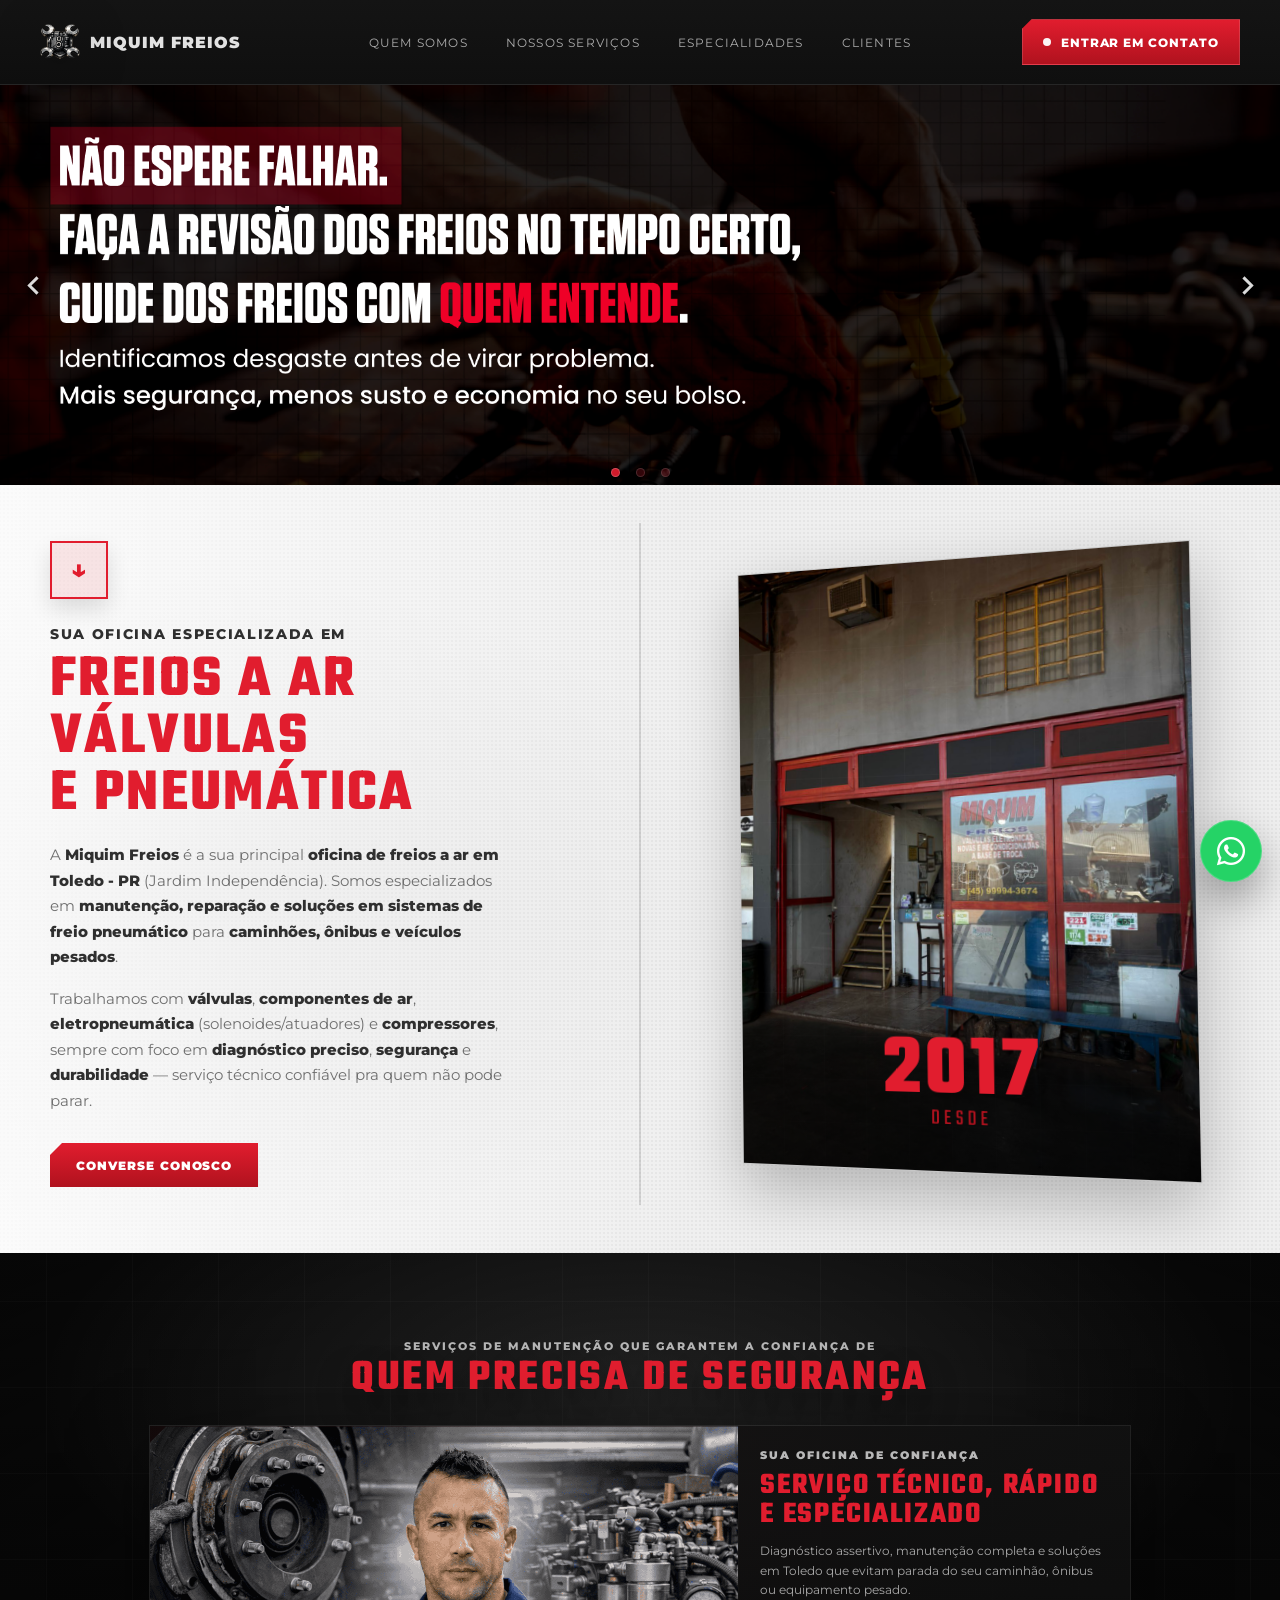
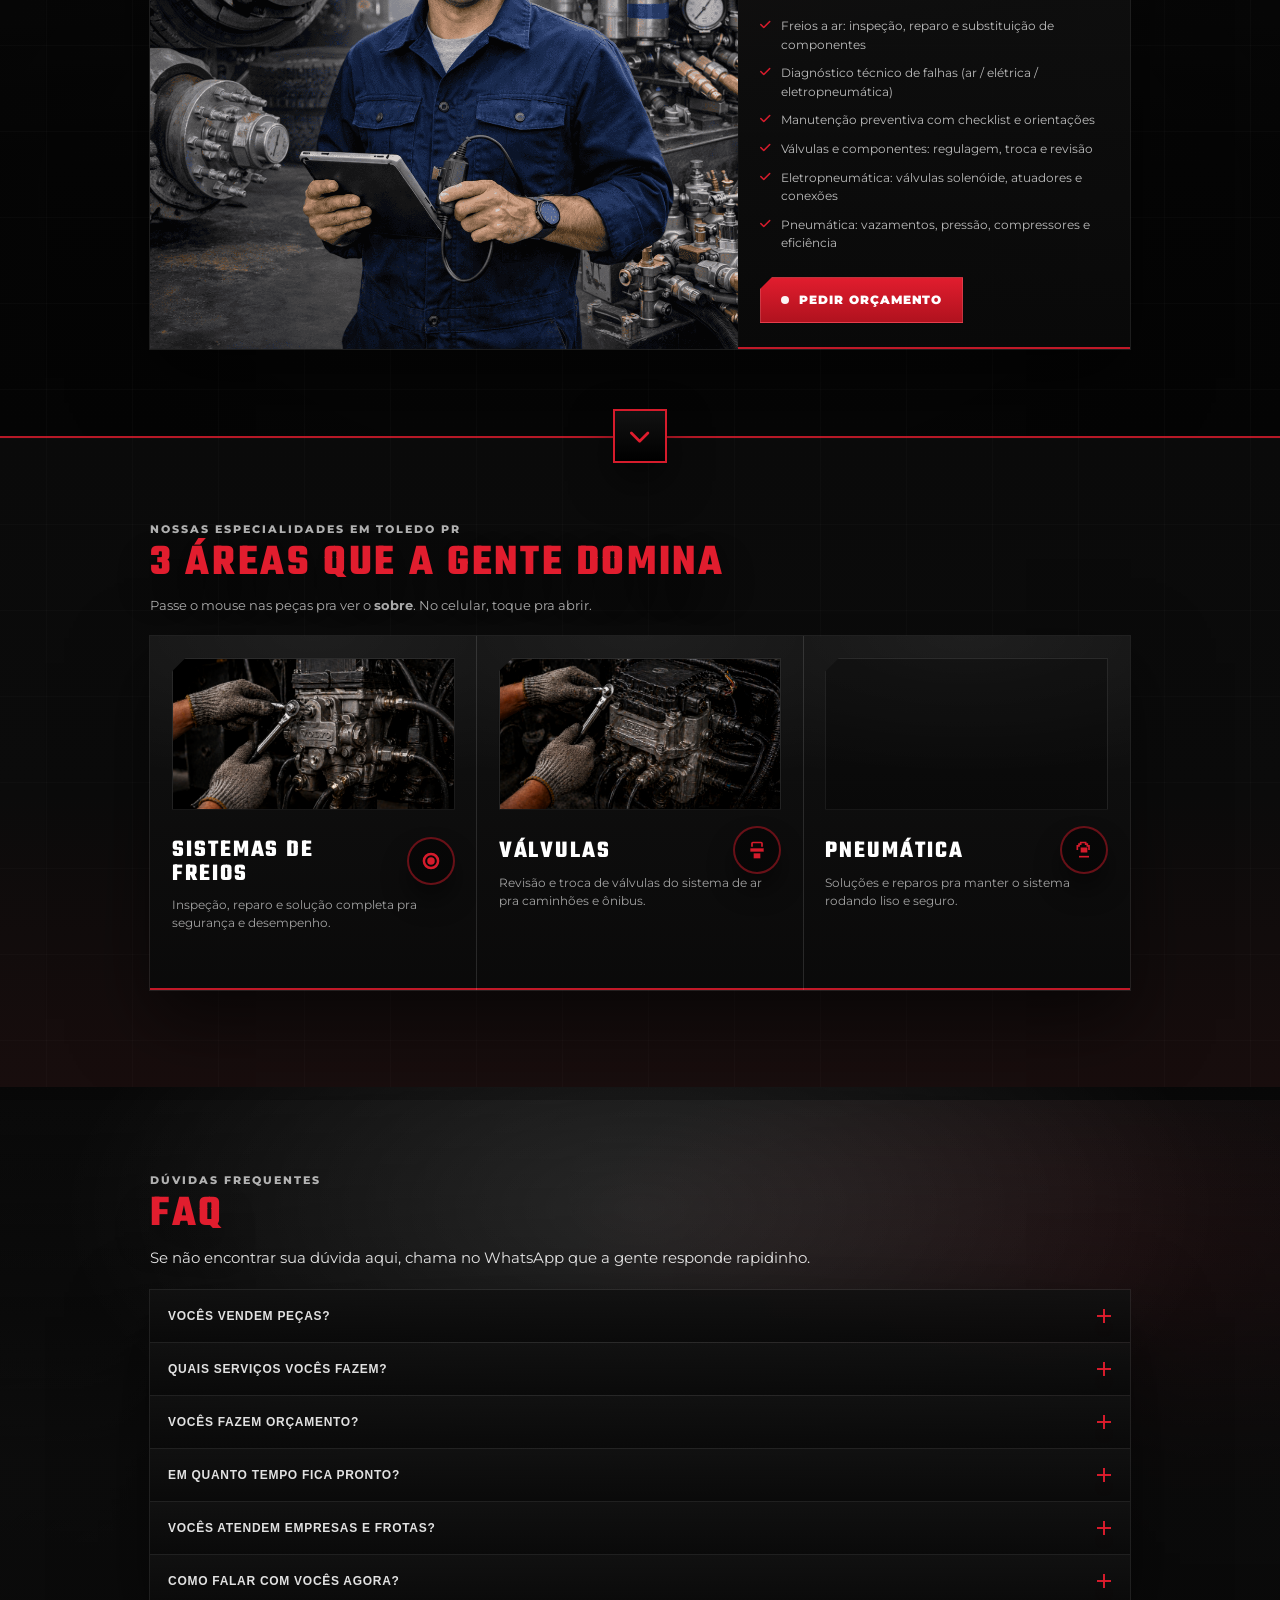
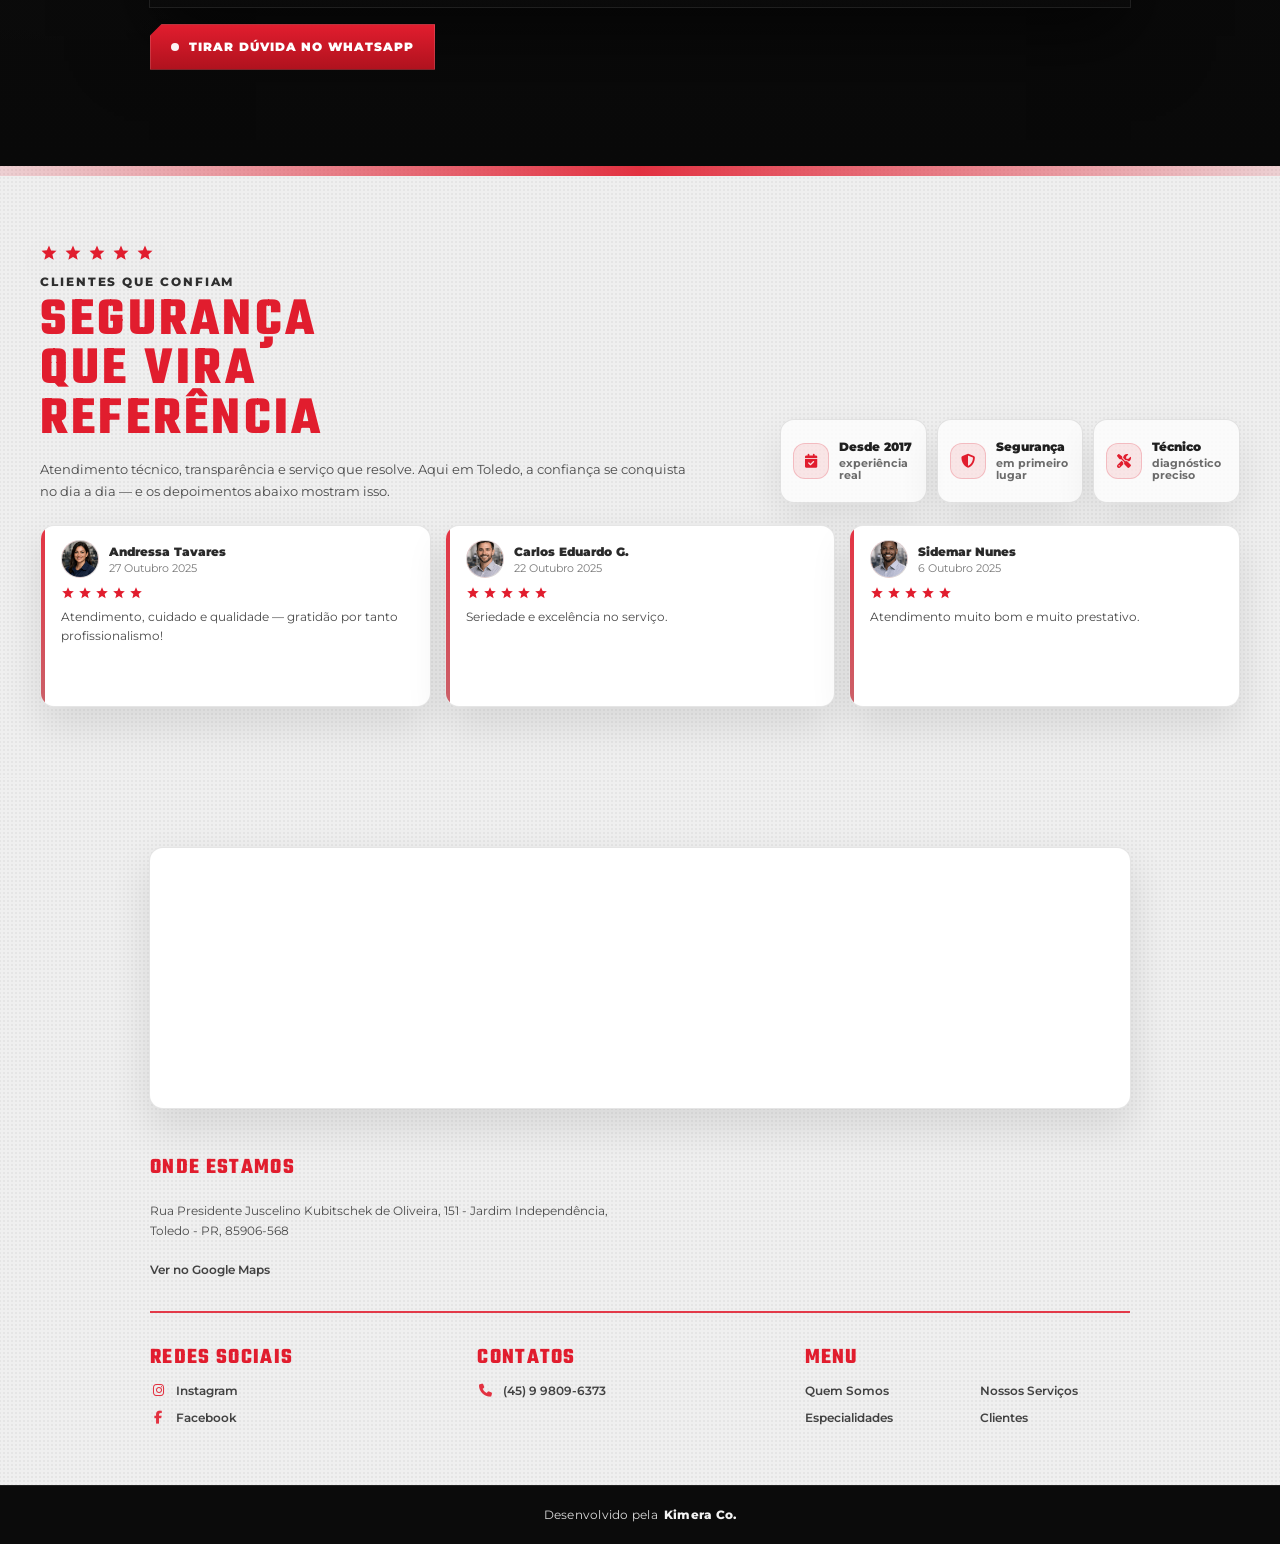
==== commit 9c8a10d0: "feat: novas img" ====
--- a/index.html
+++ b/index.html
@@ -254,7 +254,7 @@
 
           <article class="spec-card" tabindex="0" aria-label="Freios a Ar — ver sobre">
             <div class="spec-media">
-              <img src="assets/img/freios.png" alt="Manutenção de freios a ar em caminhões e ônibus" loading="lazy"
+              <img src="assets/img/volvo.webp" alt="Manutenção de freios a ar em caminhões e ônibus" loading="lazy"
                 decoding="async" onerror="this.src='assets/img/download.png'">
             </div>
             <div class="spec-topline">
@@ -280,7 +280,7 @@
 
           <article class="spec-card" tabindex="0" aria-label="Válvulas — ver sobre">
             <div class="spec-media">
-              <img src="assets/img/valvulas.png" alt="Válvulas do sistema de freio a ar (caminhão/ônibus)"
+              <img src="assets/img/valvula2.webp" alt="Válvulas do sistema de freio a ar (caminhão/ônibus)"
                 loading="lazy" decoding="async" onerror="this.src='assets/img/download.png'">
             </div>
 
@@ -310,7 +310,7 @@
 
           <article class="spec-card" tabindex="0" aria-label="Pneumática — ver sobre">
             <div class="spec-media">
-              <img src="assets/img/pneumatica.png" alt="Manutenção pneumática em caminhões e ônibus" loading="lazy"
+              <img src="assets/img/valvula3.webp" alt="Manutenção pneumática em caminhões e ônibus" loading="lazy"
                 decoding="async" onerror="this.src='assets/img/download.png'">
             </div>
             <div class="spec-topline">
@@ -615,7 +615,7 @@
       <div class="footer-map">
         <iframe title="Mapa de localização da Miquim Freios no Google Maps" loading="lazy"
           referrerpolicy="no-referrer-when-downgrade"
-          src="https://www.google.com/maps?q=Rua%20Presidente%20Juscelino%20Kubitschek%20de%20Oliveira%2C%20151%20-%20Jardim%20Independ%C3%AAncia%2C%20Toledo%20-%20PR&output=embed">
+          src="https://www.google.com/maps?q=Miquim%20Freios%2C%20Toledo%20-%20PR&output=embed">
         </iframe>
       </div>
 
@@ -626,6 +626,10 @@
             Rua Presidente Juscelino Kubitschek de Oliveira, 151 - Jardim Independência,<br>
             Toledo - PR, 85906-568
           </p>
+          <a class="foot-item" target="_blank" rel="noopener"
+            href="https://www.google.com/maps/place/Miquim+Freios/@-24.7193371,-53.7094986,17z">
+            Ver no Google Maps
+          </a>
         </div>
       </div>
 
@@ -711,7 +715,8 @@
     "sameAs": [
       "https://wa.me/5545998096373",
       "https://www.instagram.com/miquinbogado/",
-      "https://www.facebook.com/miquim.freiois/?locale=pt_BR"
+      "https://www.facebook.com/miquim.freiois/?locale=pt_BR",
+      "https://www.google.com/maps/place/Miquim+Freios/@-24.7193371,-53.7094986,17z"
     ],
     "logo": "https://miquimfreios.com.br/assets/img/logo.png",
     "hasOfferCatalog": {
@@ -816,4 +821,4 @@
 
 </body>
 
-</html>+</html>
--- a/assets/css/styles.css
+++ b/assets/css/styles.css
@@ -1678,6 +1678,11 @@
     color: #2f2f2f;
     font-weight: 600;
     opacity: .9
+}
+
+.footer-loc .foot-item {
+    margin-top: 12px;
+    text-decoration: none
 }
 
 .foot-item i {
@@ -2217,4 +2222,4 @@
 
 .testi-pic.fallback::after{
   opacity: 1;
-}+}
